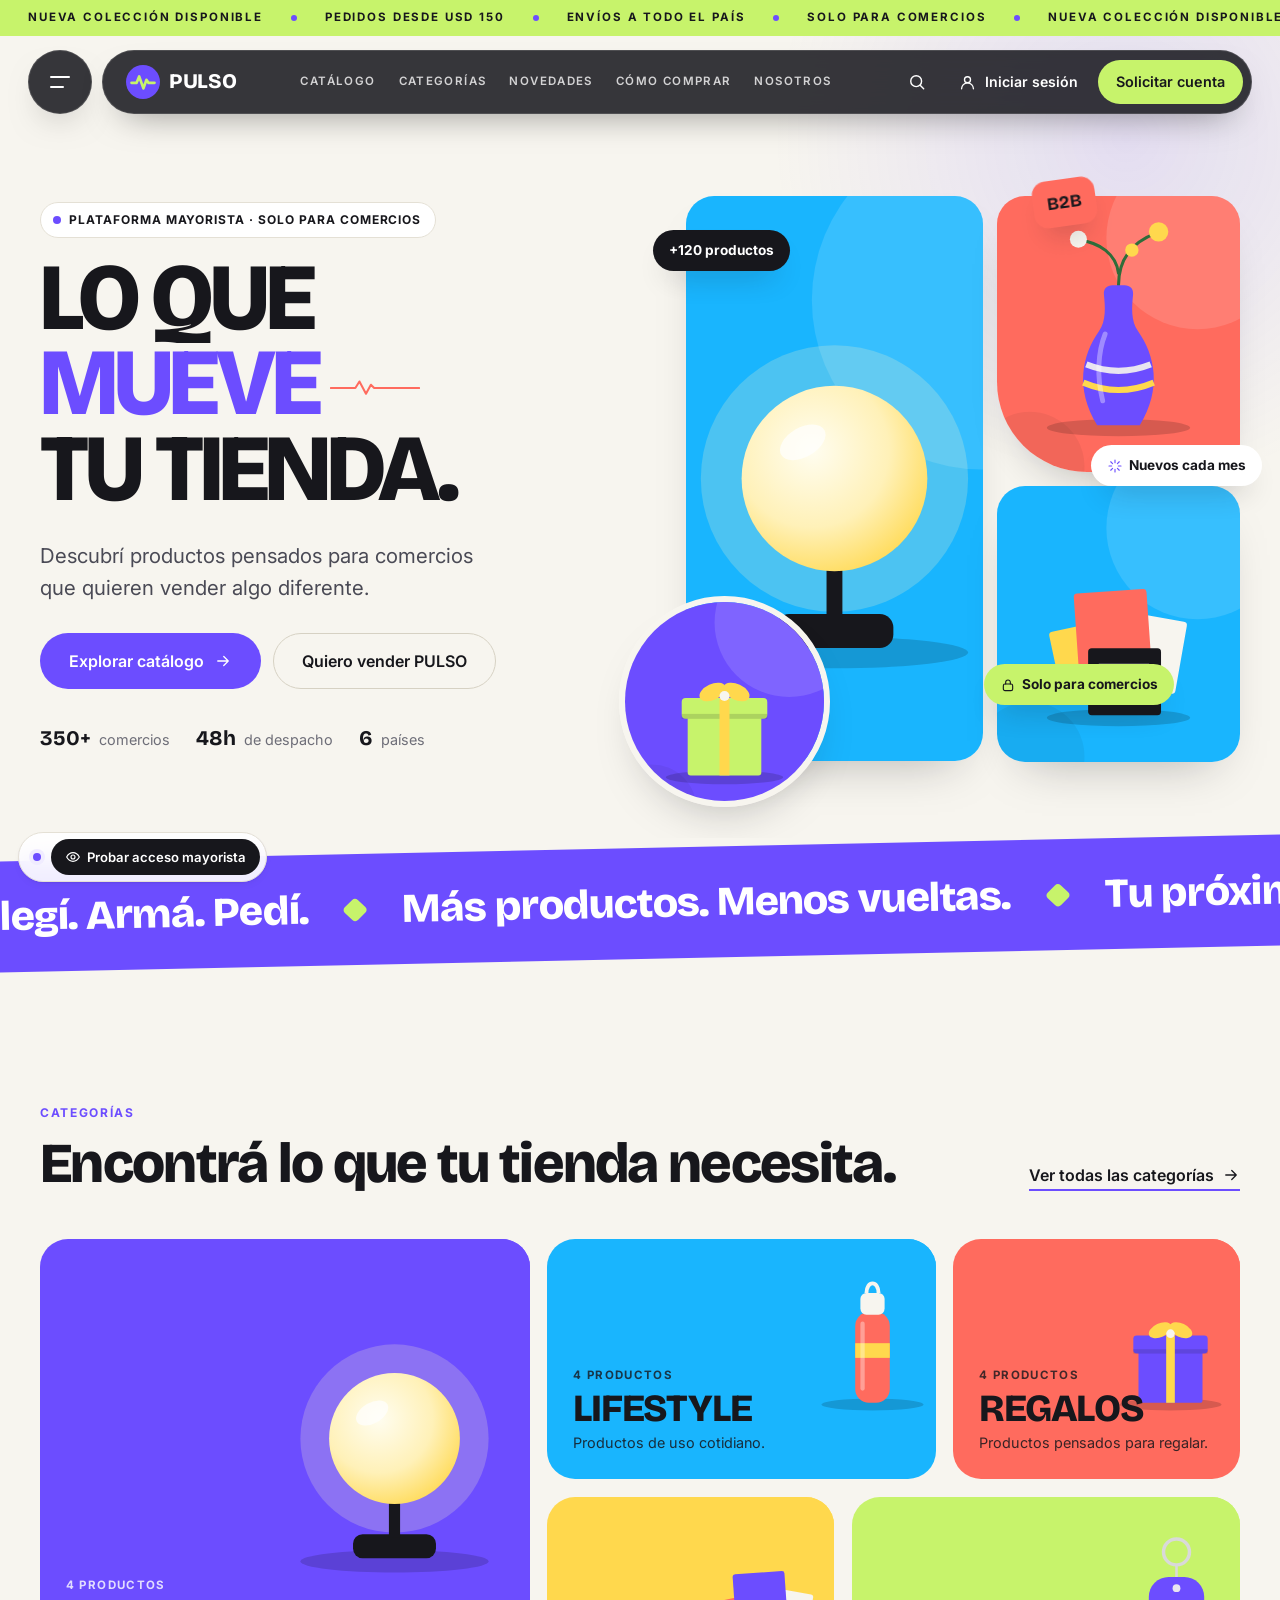
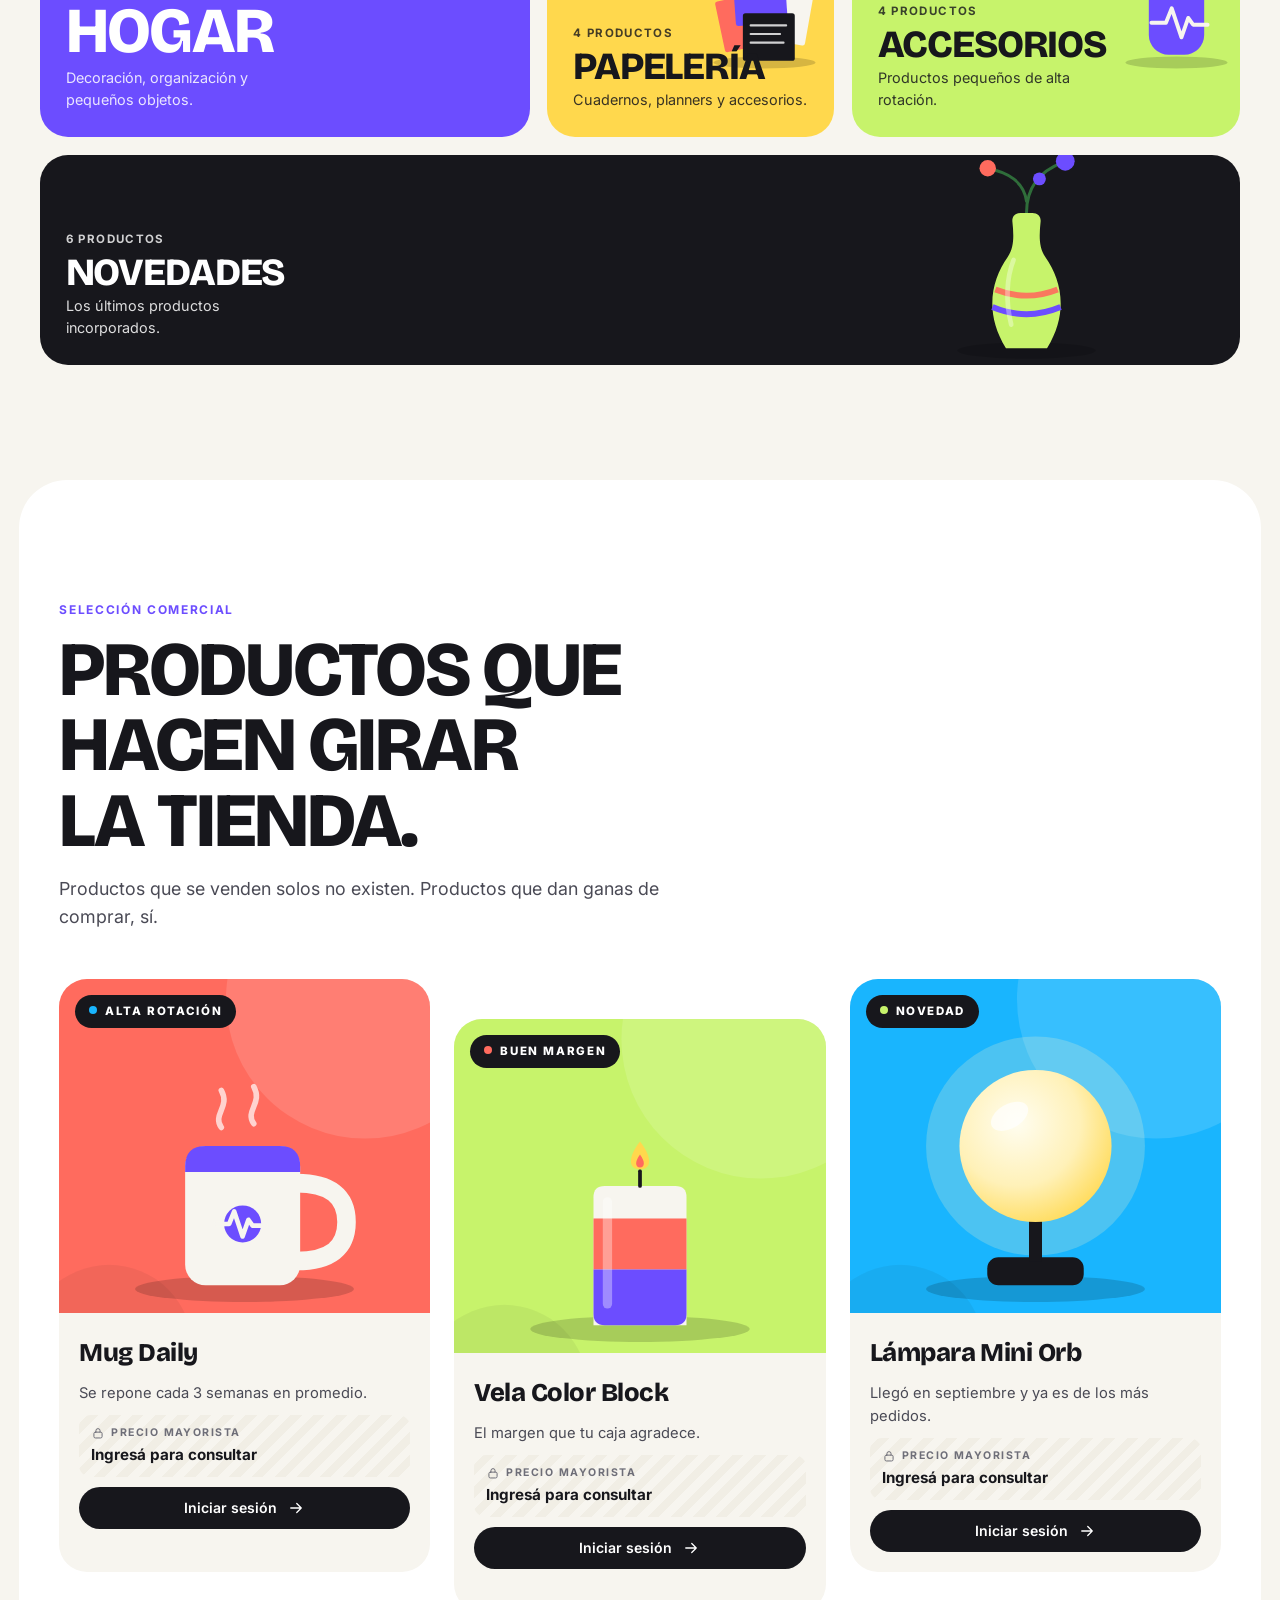
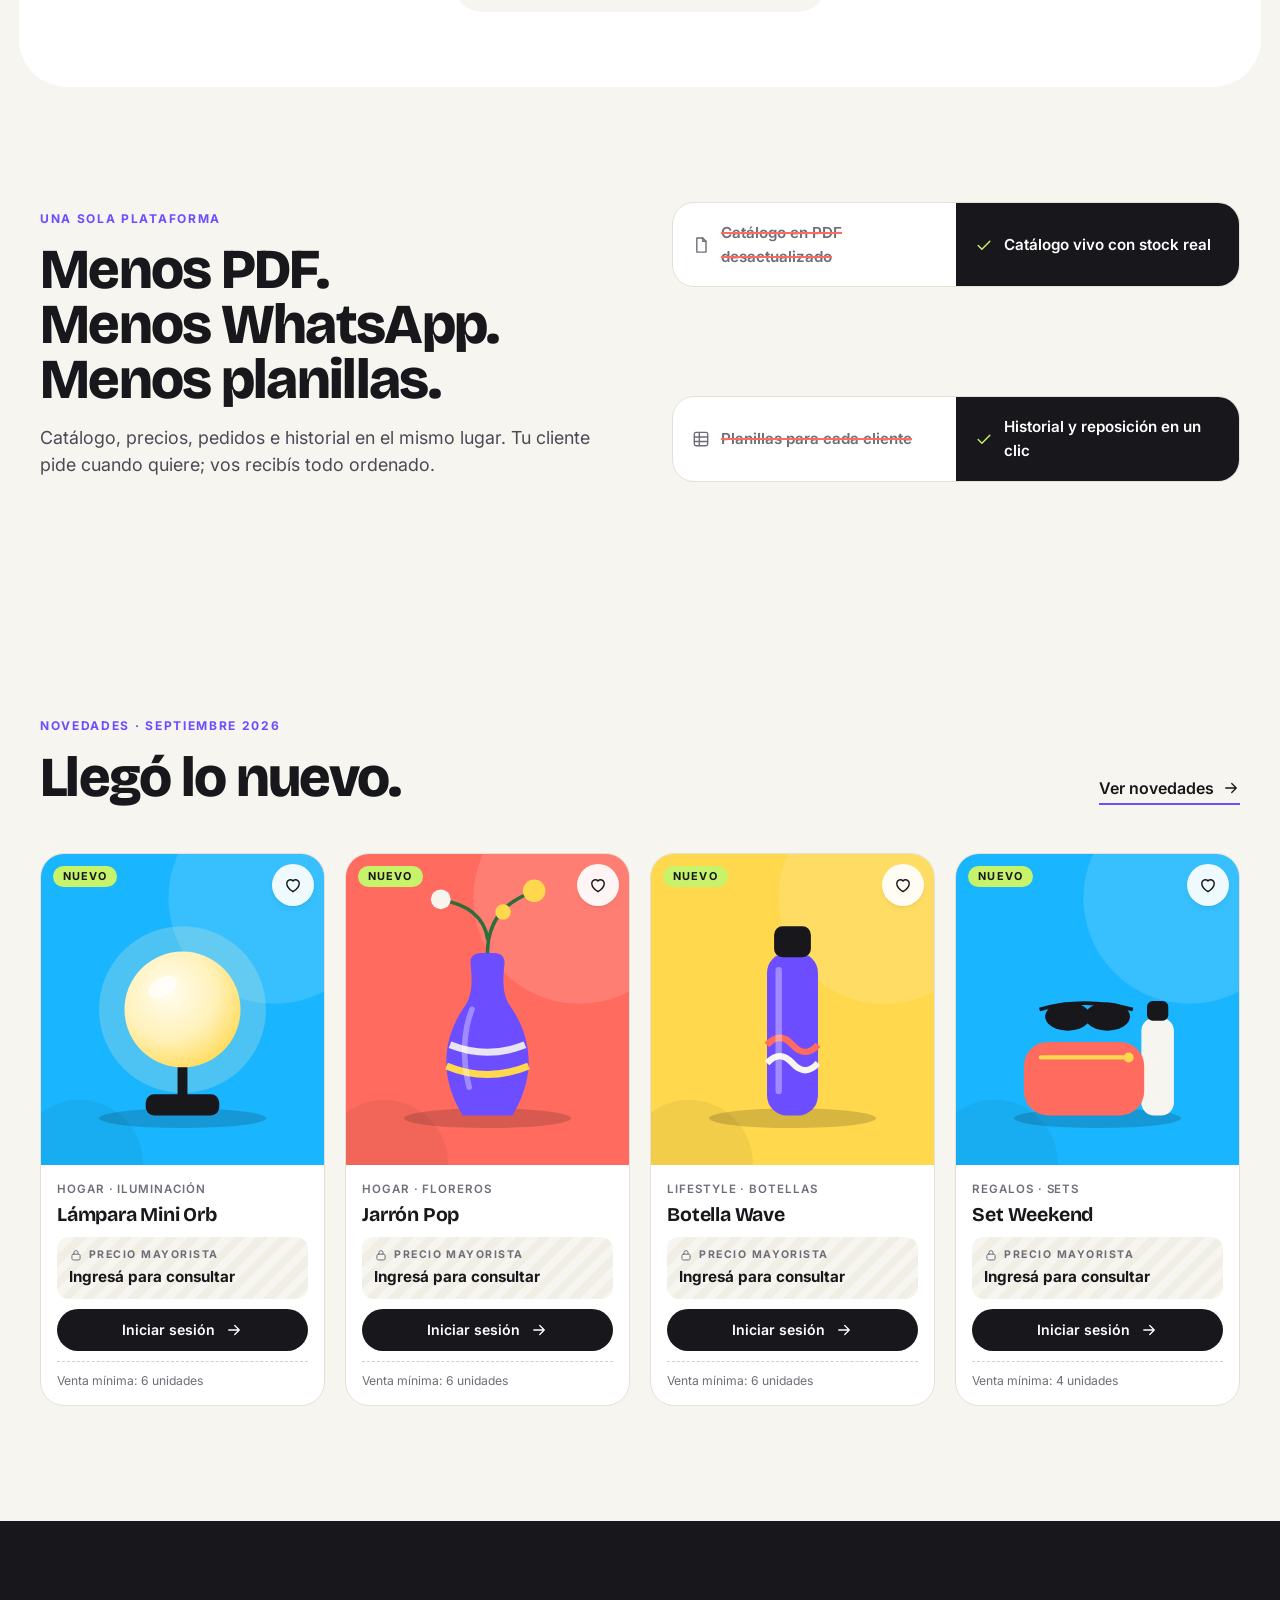
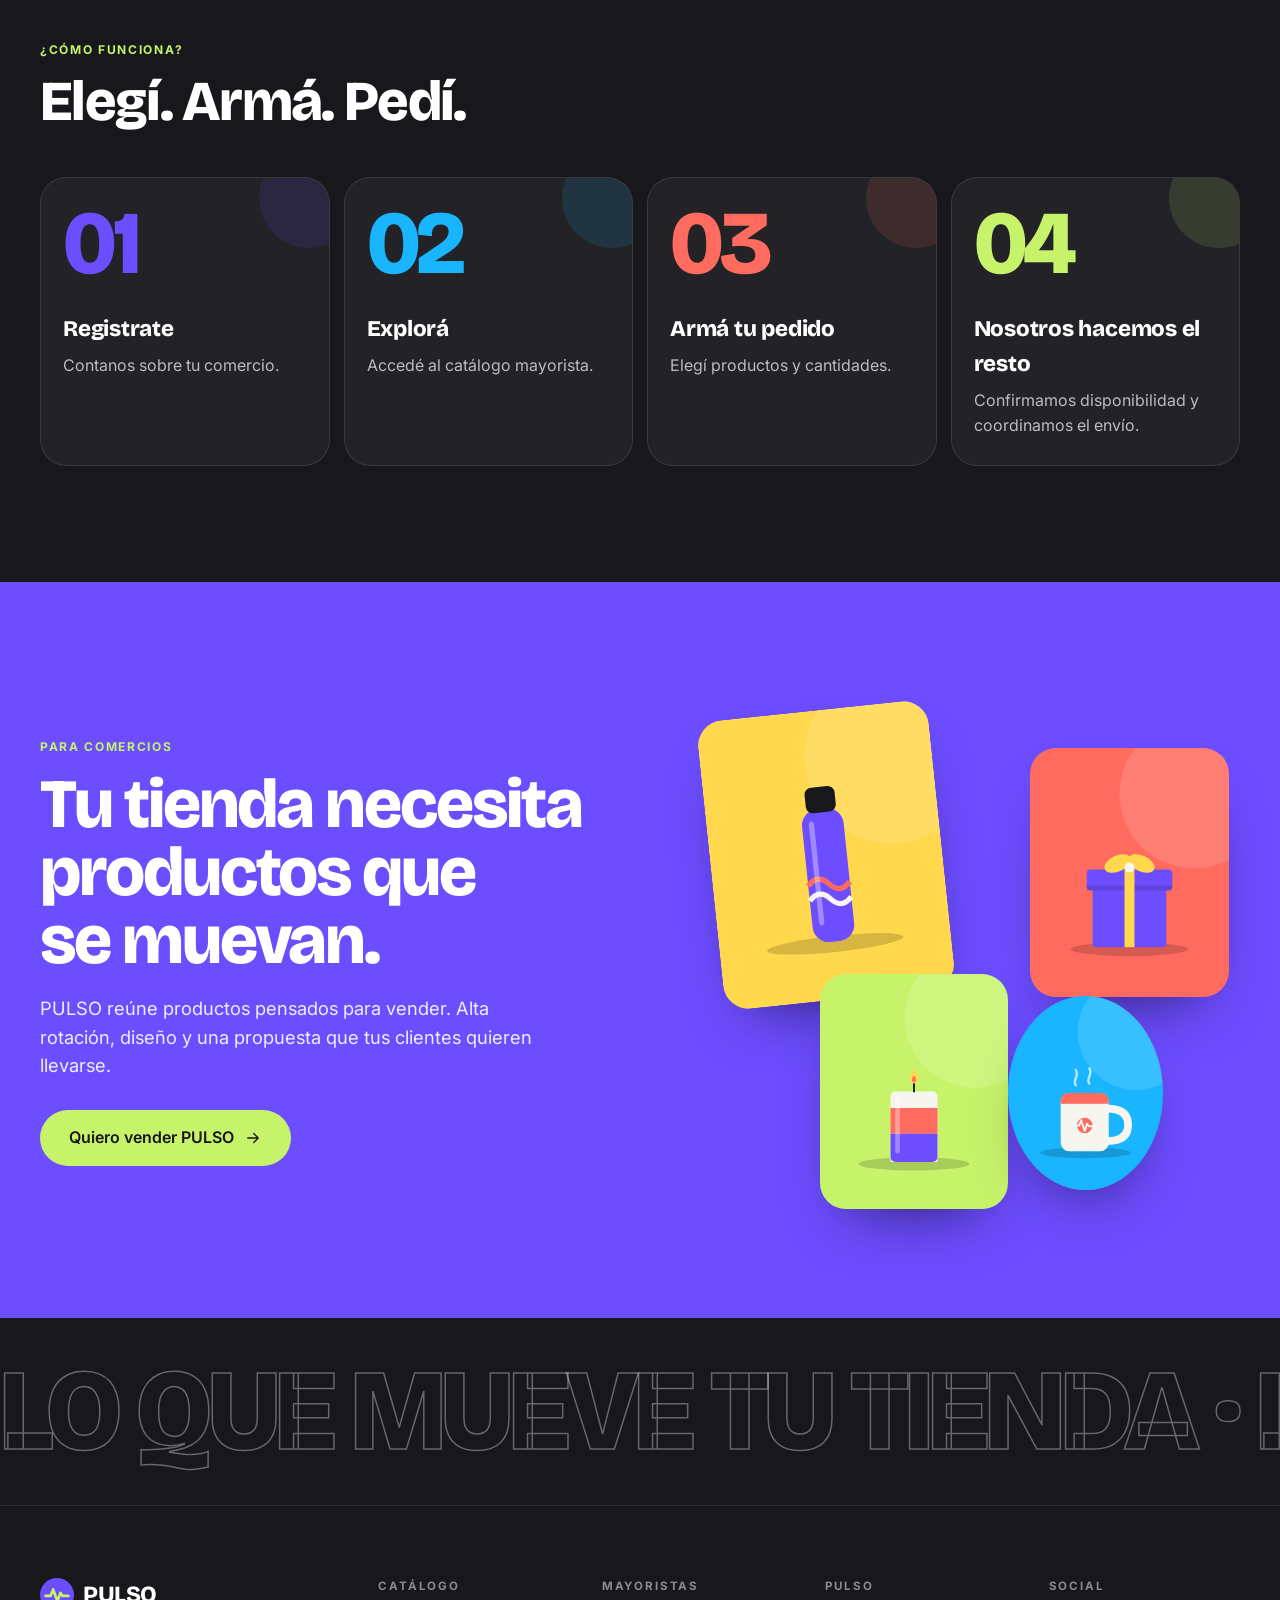
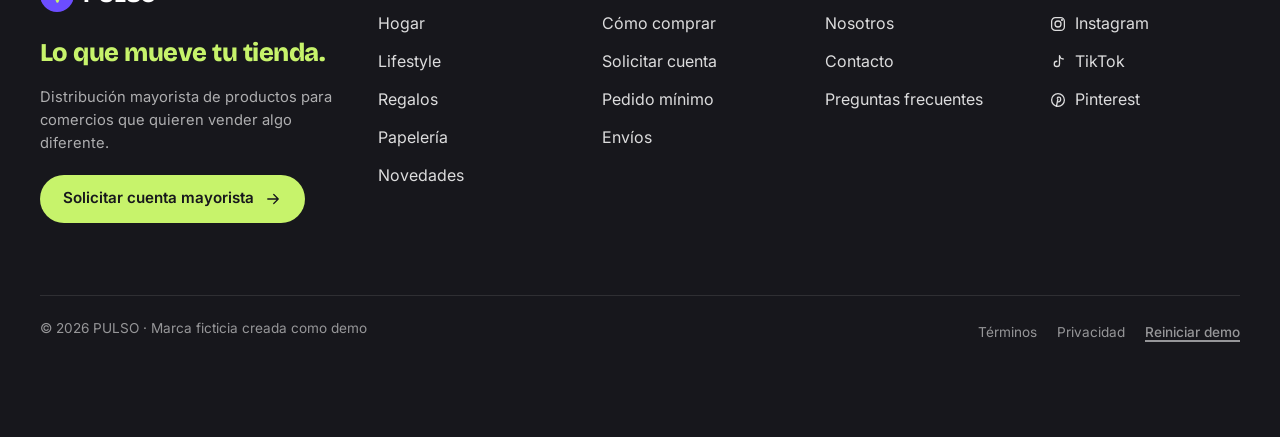
==== index.html @ f41ea363 "PULSO: demo de plataforma mayorista B2B Catálogo con precios privados, login demo, pedido con mínimo" ====
<!doctype html>
<html lang="es-UY">
<head>
  <meta charset="utf-8">
  <meta name="viewport" content="width=device-width, initial-scale=1, viewport-fit=cover">
  <title>PULSO · Lo que mueve tu tienda</title>
  <meta name="description" content="PULSO: plataforma mayorista B2B para comercios. Catálogo, precios exclusivos, pedidos con mínimo de compra e historial. Demo ficticia.">
  <meta name="theme-color" content="#6C4DFF">
  <meta property="og:title" content="PULSO · Lo que mueve tu tienda">
  <meta property="og:description" content="Demo de plataforma mayorista B2B: catálogo, precios privados, pedidos y cuenta de cliente.">
  <meta property="og:image" content="assets/img/og.svg">
  <link rel="icon" href="assets/img/favicon.svg" type="image/svg+xml">
  <link rel="preconnect" href="https://fonts.googleapis.com">
  <link rel="preconnect" href="https://fonts.gstatic.com" crossorigin>
  <link href="https://fonts.googleapis.com/css2?family=Bricolage+Grotesque:opsz,wght@12..96,500;12..96,700;12..96,800&family=Inter:wght@400;500;600;700&display=swap" rel="stylesheet">
  <link rel="stylesheet" href="assets/css/ns-firma.css">
  <link rel="stylesheet" href="assets/css/base.css">
  <link rel="stylesheet" href="assets/css/components.css">
  <link rel="stylesheet" href="assets/css/pages.css">
</head>
<body>
  <a class="pl-skip" href="#app">Saltar al contenido</a>

  <!-- Barra de anuncios (marquee) -->
  <div class="pl-topbar" role="region" aria-label="Anuncios">
    <p class="sr-only">Nueva colección disponible. Pedidos desde USD 150. Envíos a todo el país.</p>
    <div class="pl-topbar__track" aria-hidden="true">
      <span>Nueva colección disponible</span><i></i><span>Pedidos desde USD 150</span><i></i><span>Envíos a todo el país</span><i></i><span>Solo para comercios</span><i></i>
      <span>Nueva colección disponible</span><i></i><span>Pedidos desde USD 150</span><i></i><span>Envíos a todo el país</span><i></i><span>Solo para comercios</span><i></i>
    </div>
  </div>

  <!-- ============ Firma NS: header píldora + ☰ en círculo aparte + menú grande ============ -->
  <header class="ns-header" id="ns-header">
    <button class="ns-menu-btn" type="button" aria-expanded="false" aria-controls="ns-panel" aria-label="Abrir menú">
      <span class="ns-menu-btn__lines" aria-hidden="true"><span></span><span></span></span>
    </button>

    <div class="ns-bar">
      <a class="ns-brand" href="#/" aria-label="PULSO, ir al inicio">
        <span class="pl-logo">
          <svg class="pl-mark" viewBox="0 0 40 40" aria-hidden="true" focusable="false"><circle cx="20" cy="20" r="20" fill="#6C4DFF"/><path class="pl-mark__line" pathLength="1" d="M6.5 21h6l3-7.5 5 14 3.5-10 2.5 3.5h7" fill="none" stroke="#C7F36B" stroke-width="3.2" stroke-linecap="round" stroke-linejoin="round"/></svg>
          <span class="pl-logo__word">PULSO</span>
        </span>
      </a>
      <nav class="ns-nav" aria-label="Principal">
        <a href="#/catalogo">Catálogo</a>
        <a href="#/categorias">Categorías</a>
        <a href="#/novedades">Novedades</a>
        <a href="#/como-comprar">Cómo comprar</a>
        <a href="#/nosotros">Nosotros</a>
      </nav>
      <div class="pl-actions" id="pl-actions"></div>
    </div>

    <div class="ns-panel" id="ns-panel" aria-hidden="true">
      <nav class="ns-panel__nav" aria-label="Menú">
        <a href="#/catalogo"><small>01</small>Catálogo</a>
        <a href="#/categorias"><small>02</small>Categorías</a>
        <a href="#/novedades"><small>03</small>Novedades</a>
        <a href="#/como-comprar"><small>04</small>Cómo comprar</a>
        <a href="#/nosotros"><small>05</small>Nosotros</a>
        <div class="pl-panel-subs">
          <a href="#/catalogo?cat=hogar">Hogar</a><a href="#/catalogo?cat=lifestyle">Lifestyle</a><a href="#/catalogo?cat=regalos">Regalos</a><a href="#/catalogo?cat=papeleria">Papelería</a><a href="#/catalogo?cat=accesorios">Accesorios</a>
        </div>
      </nav>
      <div class="ns-panel__info">
        <p class="ns-panel__label">Hablemos</p>
        <a href="tel:+59800000000"><svg aria-hidden="true" viewBox="0 0 24 24"><path fill="none" stroke="currentColor" stroke-width="1.6" stroke-linecap="round" stroke-linejoin="round" d="M5 3h3.5l1.7 4.3-2.2 1.4a11 11 0 0 0 7.3 7.3l1.4-2.2L21 15.5V19a2 2 0 0 1-2 2A17 17 0 0 1 3 5a2 2 0 0 1 2-2z"/></svg>0000 0000</a>
        <a href="#/" data-action="social"><svg aria-hidden="true" viewBox="0 0 24 24"><g fill="none" stroke="currentColor" stroke-width="1.6" stroke-linecap="round" stroke-linejoin="round"><path d="M4 20l1.2-3.8A8 8 0 1 1 8 19.1z"/><path d="M9.2 8.6c.2-.4.5-.4.8-.4h.4l.9 2-.6.9c.5 1 1.3 1.8 2.3 2.3l.9-.6 2 .9v.4c0 .3 0 .6-.4.8-.9.6-2.3.4-4-.8a9 9 0 0 1-2.8-3.1c-.7-1.4-.1-2.1.5-2.4z"/></g></svg>099 000 000</a>
        <a href="mailto:hola@pulso.demo"><svg aria-hidden="true" viewBox="0 0 24 24"><g fill="none" stroke="currentColor" stroke-width="1.6" stroke-linecap="round" stroke-linejoin="round"><rect x="3" y="5" width="18" height="14" rx="2"/><path d="m3.5 6 8.5 7 8.5-7"/></g></svg>hola@pulso.demo</a>
        <p><svg aria-hidden="true" viewBox="0 0 24 24"><g fill="none" stroke="currentColor" stroke-width="1.6" stroke-linecap="round" stroke-linejoin="round"><path d="M12 21s-7-6.2-7-11.5a7 7 0 0 1 14 0C19 14.8 12 21 12 21z"/><circle cx="12" cy="9.5" r="2.5"/></g></svg>Depósito · Montevideo</p>
        <a class="pl-btn pl-btn--lime pl-btn--sm" href="#/registro">Solicitar cuenta mayorista</a>
      </div>
    </div>
  </header>
  <div class="ns-scrim" aria-hidden="true"></div>

  <main id="app" tabindex="-1"></main>

  <footer class="pl-footer" id="pl-footer"></footer>

  <!-- ============ Firma NS: volver arriba con anillo de progreso ============ -->
  <div class="ns-top" id="ns-top">
    <button type="button" class="ns-top__button" aria-label="Volver arriba">
      <svg class="ns-top__ring" viewBox="0 0 56 56" aria-hidden="true" focusable="false">
        <circle class="ns-top__track" cx="28" cy="28" r="25"/>
        <circle class="ns-top__progress" cx="28" cy="28" r="25" pathLength="1"/>
      </svg>
      <svg class="ns-top__arrow" viewBox="0 0 24 24" aria-hidden="true" focusable="false">
        <path d="M12 19V5M6 11l6-6 6 6" fill="none" stroke="currentColor" stroke-width="1.8" stroke-linecap="round" stroke-linejoin="round"/>
      </svg>
    </button>
  </div>

  <noscript><p class="pl-noscript">PULSO es una demo interactiva: activá JavaScript para recorrerla.</p></noscript>

  <script src="assets/js/ns-firma.js" defer></script>
  <script type="module" src="assets/js/main.js"></script>
</body>
</html>
---- assets/css/ns-firma.css ----
/* =========================================================
   Firma NS (Nico Stratta) · versión HTML
   Header flotante tipo píldora + ☰ en círculo aparte + menú grande numerado,
   volver arriba con anillo de progreso, foco propio y scroll fino.

   Independiente del resto del sitio: solo usa sus variables --ns-*.
   Para adaptarla a una marca, cambiar los tokens de :root (o redefinirlos en el CSS del sitio).
   Rangos: < 750px celular · 750–1099px tablet · ≥ 1100px escritorio.
   ========================================================= */

@property --ns-bar-h {
  syntax: '<length>';
  inherits: true;
  initial-value: 64px;
}

:root {
  /* ---- Marca (lo único que cambia de un cliente a otro) ---- */
  --ns-accent: #2ec4b6;            /* anillo de progreso, foco, subrayados, CTA */
  --ns-on-accent: #111111;         /* texto sobre el acento: oscuro si el acento es claro */
  --ns-bar: #111111;               /* color de la barra y del círculo del ☰ */
  --ns-panel-bg: #111111;          /* fondo del menú grande */
  --ns-text: #ffffff;              /* texto sobre la barra */
  --ns-top-bg: #111111;            /* fondo del botón volver arriba */
  --ns-scrollbar: #9a9a94;
  --ns-font-display: system-ui, sans-serif;   /* enlaces grandes del menú */
  --ns-font-body: system-ui, -apple-system, 'Segoe UI', sans-serif;

  /* ---- Forma ---- */
  --ns-gap: 14px;                  /* separación del borde superior */
  --ns-gap-x: clamp(14px, 2.2vw, 32px);
  --ns-radius: 40px;               /* 40 o más = píldora completa */
  --ns-split: 10px;                /* separación entre el círculo del ☰ y la barra */
  --ns-ease: cubic-bezier(0.22, 1, 0.36, 1);
  --ns-z: 50;
}

/* =========================================================
   Header flotante
   ========================================================= */
.ns-header {
  --ns-glass: color-mix(in srgb, var(--ns-bar) 52%, transparent);
  --ns-bar-h: 64px;

  position: fixed;
  top: var(--ns-gap);
  left: var(--ns-gap-x);
  right: var(--ns-gap-x);
  z-index: var(--ns-z);
  display: grid;
  grid-template-columns: var(--ns-bar-h) minmax(0, 1fr);
  column-gap: var(--ns-split);
  align-items: start;
  color: var(--ns-text);
  font-family: var(--ns-font-body);
  transition: --ns-bar-h 0.35s var(--ns-ease);
  /* La grilla ocupa también el alto del desplegable cerrado: sin esto, esa zona invisible tapa clics */
  pointer-events: none;
}
.ns-header > .ns-menu-btn,
.ns-header > .ns-bar,
.ns-header.is-open > .ns-panel { pointer-events: auto; }

/* Al bajar (o con el menú abierto): más compacta y menos transparente */
.ns-header.is-scrolled,
.ns-header.is-open {
  --ns-glass: color-mix(in srgb, var(--ns-bar) 88%, transparent);
  --ns-bar-h: 56px;
}

.ns-menu-btn,
.ns-bar,
.ns-panel {
  background: var(--ns-glass);
  border: 1px solid rgb(255 255 255 / 0.12);
  box-shadow: 0 16px 36px -20px rgb(0 0 0 / 0.55);
  -webkit-backdrop-filter: blur(16px) saturate(1.4);
  backdrop-filter: blur(16px) saturate(1.4);
  transition: background-color 0.4s ease;
}

/* ☰ en su propio círculo: dos líneas alineadas a la izquierda, la de abajo más corta */
.ns-menu-btn {
  grid-column: 1;
  grid-row: 1;
  width: var(--ns-bar-h);
  height: var(--ns-bar-h);
  display: grid;
  place-items: center;
  padding: 0;
  border-radius: 50%;
  cursor: pointer;
  color: var(--ns-text);
  font: inherit;
}
.ns-menu-btn__lines {
  position: relative;
  width: 20px;
  height: 12px;
  transition: transform 0.35s var(--ns-ease);
}
.ns-menu-btn__lines span {
  position: absolute;
  left: 0;
  width: 100%;
  height: 2px;
  border-radius: 2px;
  background: currentColor;
  transition: transform 0.35s var(--ns-ease), top 0.35s var(--ns-ease), width 0.35s var(--ns-ease);
}
.ns-menu-btn__lines span:first-child { top: 0; }
.ns-menu-btn__lines span:last-child { top: 10px; width: 70%; }
.ns-menu-btn:hover { color: var(--ns-accent); }
.ns-menu-btn:hover .ns-menu-btn__lines { transform: scale(1.08); }
.ns-menu-btn:hover .ns-menu-btn__lines span:last-child { width: 100%; }

/* Abierto: X */
.ns-header.is-open .ns-menu-btn__lines span:first-child { top: 5px; transform: rotate(45deg); }
.ns-header.is-open .ns-menu-btn__lines span:last-child { top: 5px; width: 100%; transform: rotate(-45deg); }

/* Barra principal */
.ns-bar {
  grid-column: 2;
  grid-row: 1;
  height: var(--ns-bar-h);
  display: flex;
  align-items: center;
  gap: 24px;
  padding-inline: clamp(16px, 1.8vw, 26px) 8px;
  border-radius: var(--ns-radius);
}

.ns-brand {
  display: inline-flex;
  align-items: center;
  gap: 10px;
  flex: none;
  color: inherit;
  text-decoration: none;
}
.ns-brand img {
  width: auto;
  height: calc(var(--ns-bar-h) - 26px);
  transition: transform 0.45s var(--ns-ease);
}
.ns-brand:hover img { transform: translateX(-4px); }
.ns-brand span {
  font-family: var(--ns-font-display);
  font-weight: 800;
  font-size: 1.3rem;
  line-height: 1;
}

/* Menú en línea (se oculta en tablet y celular: queda el ☰) */
.ns-nav {
  display: flex;
  gap: clamp(18px, 2.4vw, 36px);
  margin-inline: auto;
}
.ns-nav a {
  position: relative;
  font-size: 0.75rem;
  font-weight: 600;
  letter-spacing: 0.12em;
  text-transform: uppercase;
  color: color-mix(in srgb, var(--ns-text) 78%, transparent);
  text-decoration: none;
  padding-block: 6px;
  transition: color 0.25s;
}
.ns-nav a::after {
  content: '';
  position: absolute;
  left: 0;
  right: 0;
  bottom: 0;
  height: 2px;
  border-radius: 2px;
  background: var(--ns-accent);
  transform: scaleX(0);
  transform-origin: right;
  transition: transform 0.4s var(--ns-ease);
}
.ns-nav a:hover,
.ns-nav a.is-active { color: var(--ns-text); }
.ns-nav a:hover::after,
.ns-nav a.is-active::after { transform: scaleX(1); transform-origin: left; }

/* Botón de acción (WhatsApp, reservar, etc.) */
.ns-cta {
  display: inline-flex;
  align-items: center;
  gap: 8px;
  height: calc(var(--ns-bar-h) - 16px);
  padding-inline: 18px;
  margin-left: auto;
  border-radius: 999px;
  background: var(--ns-accent);
  color: var(--ns-on-accent);
  text-decoration: none;
  font-weight: 600;
  font-size: 0.9rem;
  flex: none;
  transition: background-color 0.25s, transform 0.35s var(--ns-ease);
}
.ns-nav + .ns-cta { margin-left: 0; }
.ns-cta svg { width: 18px; height: 18px; }
.ns-cta:hover { background: color-mix(in srgb, var(--ns-accent) 82%, white); transform: scale(1.03); }

/* =========================================================
   Menú grande: dentro de la columna de la barra, enlaces numerados + contacto
   ========================================================= */
.ns-panel {
  grid-column: 2;
  grid-row: 2;
  margin-top: 8px;
  border-radius: 28px;
  background: color-mix(in srgb, var(--ns-panel-bg) 95%, transparent);
  padding: clamp(24px, 3.4vw, 44px);
  display: grid;
  grid-template-columns: 1.4fr 1fr;
  gap: 32px;
  max-height: calc(100svh - var(--ns-bar-h) - var(--ns-gap) * 2 - 8px);
  overflow-y: auto;
  opacity: 0;
  visibility: hidden;
  transform: translateY(-10px) scale(0.985);
  transform-origin: top center;
  transition: opacity 0.3s ease, transform 0.45s var(--ns-ease), visibility 0s linear 0.45s;
}
.ns-header.is-open .ns-panel {
  opacity: 1;
  visibility: visible;
  transform: none;
  transition: opacity 0.3s ease, transform 0.45s var(--ns-ease), visibility 0s;
}

.ns-panel__nav { display: flex; flex-direction: column; }
.ns-panel__nav a {
  display: flex;
  align-items: baseline;
  gap: 16px;
  padding-block: 8px;
  font-family: var(--ns-font-display);
  font-weight: 800;
  font-size: clamp(1.9rem, 4.2vw, 3rem);
  line-height: 1.05;
  color: inherit;
  text-decoration: none;
  border-bottom: 1px solid rgb(255 255 255 / 0.12);
  opacity: 0;
  transform: translateY(10px);
  transition: color 0.25s, padding-left 0.4s var(--ns-ease), opacity 0.4s ease, transform 0.5s var(--ns-ease);
}
.ns-header.is-open .ns-panel__nav a {
  opacity: 1;
  transform: none;
  transition-delay: 0s, 0s, calc(0.08s + var(--i, 0) * 0.05s), calc(0.08s + var(--i, 0) * 0.05s);
}
.ns-panel__nav a small {
  font-family: var(--ns-font-body);
  font-weight: 500;
  font-size: 0.75rem;
  letter-spacing: 0.1em;
  color: var(--ns-accent);
}
.ns-panel__nav a:hover { color: var(--ns-accent); padding-left: 8px; }

.ns-panel__info {
  display: flex;
  flex-direction: column;
  gap: 14px;
  align-self: end;
  font-size: 0.95rem;
  color: color-mix(in srgb, var(--ns-text) 85%, transparent);
}
.ns-panel__info > a,
.ns-panel__info > p {
  display: flex;
  align-items: center;
  gap: 12px;
  margin: 0;
  color: inherit;
  text-decoration: none;
}
.ns-panel__info > a:hover { color: var(--ns-accent); }
.ns-panel__info svg { width: 18px; height: 18px; flex: none; color: var(--ns-accent); }
.ns-panel__label {
  font-size: 0.72rem;
  font-weight: 600;
  letter-spacing: 0.14em;
  text-transform: uppercase;
  color: color-mix(in srgb, var(--ns-text) 55%, transparent);
}
.ns-panel__social { display: flex; gap: 10px; margin-top: 6px; }
.ns-panel__social a {
  display: grid;
  place-items: center;
  width: 42px;
  height: 42px;
  color: var(--ns-text);
  border: 1px solid rgb(255 255 255 / 0.2);
  border-radius: 50%;
  transition: background-color 0.25s ease, border-color 0.25s ease;
}
.ns-panel__social a:hover { background: rgb(255 255 255 / 0.08); border-color: var(--ns-accent); }
.ns-panel__social svg { width: 18px; height: 18px; color: currentColor; }

/* Vidrio sobre la página con el menú abierto */
.ns-scrim {
  position: fixed;
  inset: 0;
  z-index: calc(var(--ns-z) - 10);
  background: rgb(10 10 10 / 0.28);
  -webkit-backdrop-filter: blur(8px);
  backdrop-filter: blur(8px);
  opacity: 0;
  visibility: hidden;
  transition: opacity 0.35s ease, visibility 0s linear 0.35s;
}
html.ns-menu-open .ns-scrim {
  opacity: 1;
  visibility: visible;
  transition: opacity 0.35s ease, visibility 0s;
}

@media (max-width: 1099px) {
  .ns-nav { display: none; }
  .ns-nav + .ns-cta { margin-left: auto; }
}

@media (max-width: 749px) {
  :root { --ns-gap: 10px; --ns-gap-x: 10px; }

  .ns-header { grid-template-columns: minmax(0, 1fr); --ns-bar-h: 58px; }
  .ns-header.is-scrolled,
  .ns-header.is-open { --ns-bar-h: 54px; }

  /* En celular el ☰ vive dentro de la píldora */
  .ns-menu-btn {
    position: relative;
    z-index: 1;
    width: 44px;
    height: 44px;
    margin: calc((var(--ns-bar-h) - 44px) / 2) 0 0 7px;
    background: transparent;
    border: 0;
    box-shadow: none;
    -webkit-backdrop-filter: none;
    backdrop-filter: none;
  }
  .ns-bar {
    grid-column: 1;
    padding-left: 58px;
    gap: 12px;
    border-radius: min(var(--ns-radius), 28px);
  }
  .ns-cta { padding-inline: 14px; }

  .ns-panel {
    grid-column: 1;
    grid-template-columns: 1fr;
    gap: 28px;
    border-radius: 24px;
  }
  .ns-panel__info { align-self: start; }
}

@media (max-width: 379px) {
  .ns-cta span { display: none; }
  .ns-cta { width: calc(var(--ns-bar-h) - 16px); padding: 0; justify-content: center; }
}

/* =========================================================
   Volver arriba con anillo de progreso
   ========================================================= */
.ns-top {
  position: fixed;
  right: max(18px, env(safe-area-inset-right));
  bottom: max(18px, env(safe-area-inset-bottom));
  z-index: calc(var(--ns-z) - 5);
  opacity: 0;
  visibility: hidden;
  transform: translateY(16px) scale(0.85);
  transition: opacity 0.35s ease, transform 0.45s var(--ns-ease), visibility 0s linear 0.35s;
}
.ns-top.is-visible {
  opacity: 1;
  visibility: visible;
  transform: none;
  transition: opacity 0.35s ease, transform 0.45s var(--ns-ease), visibility 0s;
}
.ns-top__button {
  position: relative;
  display: grid;
  place-items: center;
  width: 54px;
  height: 54px;
  padding: 0;
  color: #fff;
  cursor: pointer;
  background: var(--ns-top-bg);
  border: 0;
  border-radius: 50%;
  box-shadow: 0 14px 30px -14px rgb(0 0 0 / 0.55);
  transition: transform 0.35s var(--ns-ease);
}
.ns-top__button:hover { transform: translateY(-3px); }
.ns-top__ring {
  position: absolute;
  inset: 0;
  width: 100%;
  height: 100%;
  transform: rotate(-90deg);
}
.ns-top__track,
.ns-top__progress { fill: none; stroke-width: 2.5; }
.ns-top__track { stroke: rgb(255 255 255 / 0.15); }
.ns-top__progress {
  stroke: var(--ns-accent);
  stroke-linecap: round;
  stroke-dasharray: 1;
  stroke-dashoffset: calc(1 - var(--ns-progress, 0));
}
.ns-top__arrow {
  width: 20px;
  height: 20px;
  transition: transform 0.35s var(--ns-ease);
}
.ns-top__button:hover .ns-top__arrow { transform: translateY(-3px); }
html.ns-menu-open .ns-top { opacity: 0; visibility: hidden; }

@media (max-width: 749px) {
  .ns-top__button { width: 46px; height: 46px; }
}

/* =========================================================
   Foco propio (teclado)
   ========================================================= */
:where(a, button, input, select, textarea, summary, [tabindex]):focus-visible {
  outline: 2px solid var(--ns-accent);
  outline-offset: 3px;
}

/* =========================================================
   Barra de scroll fina (opcional: agregar la clase ns-scroll-fino al <html>)
   ========================================================= */
html.ns-scroll-fino {
  scrollbar-width: thin;
  scrollbar-color: var(--ns-scrollbar) transparent;
}
html.ns-scroll-fino ::-webkit-scrollbar { width: 10px; height: 10px; }
html.ns-scroll-fino ::-webkit-scrollbar-track { background: transparent; }
html.ns-scroll-fino ::-webkit-scrollbar-thumb {
  background: var(--ns-scrollbar);
  background-clip: padding-box;
  border: 3px solid transparent;
  border-radius: 999px;
}
html.ns-scroll-fino ::-webkit-scrollbar-thumb:hover {
  background: var(--ns-accent);
  background-clip: padding-box;
}

@media (prefers-reduced-motion: reduce) {
  .ns-header,
  .ns-header *,
  .ns-top,
  .ns-scrim {
    transition-duration: 0.01ms !important;
  }
}
---- assets/css/base.css ----
/* =========================================================
   PULSO · base: tokens, tipografía, botones, badges, formularios.
   Prefijo pl- para PULSO; ns- para la firma de Nico Stratta.
   Rangos: < 750px celular · 750–1099px tablet · ≥ 1100px compu.
   ========================================================= */

:root {
  /* Marca */
  --purple: #6C4DFF;
  --purple-600: #5A3BEE;
  --purple-50: #F0ECFF;
  --electric-blue: #19B5FE;
  --lime: #C7F36B;
  --coral: #FF6B5E;
  --yellow: #FFD84D;
  --dark: #17171C;
  --cream: #F7F5EF;
  --white: #FFFFFF;

  /* Neutros */
  --ink: #17171C;
  --ink-2: #4A4A55;
  --ink-3: #6E6E78;
  --line: #E4E0D5;
  --line-2: #D6D1C3;
  --surface: #FFFFFF;
  --bg: var(--cream);

  /* Estado */
  --ok: #1E9E5A;
  --warn: #C98A00;

  /* Forma */
  --r-sm: 10px;
  --r: 16px;
  --r-lg: 24px;
  --r-xl: 32px;
  --shadow-sm: 0 1px 2px rgb(23 23 28 / .06), 0 4px 12px -6px rgb(23 23 28 / .12);
  --shadow: 0 24px 48px -28px rgb(23 23 28 / .35);
  --ease: cubic-bezier(.22, 1, .36, 1);
  --ease-back: cubic-bezier(.34, 1.56, .64, 1);

  --font-display: 'Bricolage Grotesque', 'Inter', system-ui, sans-serif;
  --font-body: 'Inter', system-ui, -apple-system, 'Segoe UI', sans-serif;

  --container: 1320px;
  --gutter: clamp(16px, 4vw, 40px);
  --pl-top: 36px;

  /* Firma NS adaptada a PULSO */
  --ns-accent: #6C4DFF;
  --ns-on-accent: #FFFFFF;
  --ns-bar: #17171C;
  --ns-panel-bg: #17171C;
  --ns-top-bg: #17171C;
  --ns-font-display: var(--font-display);
  --ns-font-body: var(--font-body);
}

/* ---------- Reset ---------- */
*, *::before, *::after { box-sizing: border-box; }
html { -webkit-text-size-adjust: 100%; scroll-padding-top: 110px; }
body {
  margin: 0;
  font-family: var(--font-body);
  font-size: 16px;
  line-height: 1.55;
  color: var(--ink);
  background: var(--bg);
  -webkit-font-smoothing: antialiased;
  overflow-x: clip;
}
img, svg { display: block; max-width: 100%; }
img { height: auto; }
a { color: inherit; }
button, input, select, textarea { font: inherit; color: inherit; }
button { cursor: pointer; }
h1, h2, h3, h4, p, ul, ol, dl, dd, figure { margin: 0; }
ul, ol { padding: 0; list-style: none; }
code { font-family: ui-monospace, 'SF Mono', Consolas, monospace; font-size: .92em; }
[hidden] { display: none !important; }
.i { width: 20px; height: 20px; flex: none; }

.sr-only {
  position: absolute !important; width: 1px; height: 1px; padding: 0; margin: -1px;
  overflow: hidden; clip: rect(0 0 0 0); white-space: nowrap; border: 0;
}
.pl-skip {
  position: fixed; left: 12px; top: -60px; z-index: 200;
  padding: 10px 16px; border-radius: 999px; background: var(--dark); color: #fff; text-decoration: none; font-weight: 600;
  transition: top .2s;
}
.pl-skip:focus { top: 12px; }
.pl-noscript { padding: 140px 24px; text-align: center; }

/* Foco: sobre fondos violeta u oscuros el anillo pasa a lima */
.pl-sellers :focus-visible, .pl-auth__brand :focus-visible, .pl-footer :focus-visible,
.pl-unlock :focus-visible, .pl-news-hero :focus-visible, .ns-header :focus-visible { outline-color: var(--lime); }

/* ---------- Layout ---------- */
.pl-container { width: min(100% - var(--gutter) * 2, var(--container)); margin-inline: auto; }
.pl-section { padding-block: clamp(64px, 9vw, 120px); }
.pl-section--tight { padding-block: clamp(28px, 4vw, 48px); }

#app { outline: none; min-height: 70svh; }
#app.is-entering { animation: pl-page-in .5s var(--ease) both; }
@keyframes pl-page-in { from { opacity: 0; } to { opacity: 1; } }
#app.is-entering > * { animation: pl-rise .6s var(--ease) both; }
@keyframes pl-rise { from { opacity: 0; transform: translateY(14px); } to { opacity: 1; transform: none; } }

/* Cambio de estado login/logout: destello sutil */
html.is-switching #app { animation: pl-switch .6s var(--ease); }
@keyframes pl-switch { 0% { filter: saturate(1.6) brightness(1.04); } 100% { filter: none; } }

/* ---------- Tipografía ---------- */
.pl-h1, .pl-h2, .pl-display {
  font-family: var(--font-display);
  font-weight: 800;
  letter-spacing: -.03em;
  line-height: .98;
  text-wrap: balance;
}
.pl-h1 { font-size: clamp(2.5rem, 6.2vw, 5.2rem); }
.pl-h2 { font-size: clamp(2rem, 4.4vw, 3.6rem); }
.pl-h2--xl { font-size: clamp(2.4rem, 6vw, 5rem); }
.pl-lead { font-size: clamp(1.05rem, 1.4vw, 1.25rem); color: var(--ink-2); max-width: 56ch; margin-top: 16px; text-wrap: pretty; }
.pl-muted { color: var(--ink-3); font-size: .9rem; }
.pl-eyebrow {
  display: inline-flex; align-items: center; gap: 8px;
  font-size: .75rem; font-weight: 700; letter-spacing: .14em; text-transform: uppercase;
  color: var(--purple); margin-bottom: 14px;
}
.pl-eyebrow--light { color: var(--lime); }
.pl-head { margin-bottom: clamp(28px, 4vw, 48px); max-width: 900px; }
.pl-head--split { display: flex; align-items: end; justify-content: space-between; gap: 24px; max-width: none; flex-wrap: wrap; }
.pl-link {
  display: inline-flex; align-items: center; gap: 8px;
  font-weight: 600; text-decoration: none; color: var(--ink);
  border-bottom: 2px solid var(--purple); padding-bottom: 2px;
}
.pl-link .i { width: 18px; height: 18px; transition: transform .35s var(--ease); }
.pl-link:hover .i { transform: translateX(4px); }
.pl-dot { display: inline-block; width: 10px; height: 10px; border-radius: 50%; flex: none; }
.pl-dot--purple { background: var(--purple); } .pl-dot--blue { background: var(--electric-blue); }
.pl-dot--coral { background: var(--coral); } .pl-dot--yellow { background: var(--yellow); }
.pl-dot--lime { background: var(--lime); } .pl-dot--dark { background: var(--dark); }

/* ---------- Botones ---------- */
.pl-btn {
  --bg: var(--dark); --fg: #fff; --bd: transparent;
  position: relative;
  display: inline-flex; align-items: center; justify-content: center; gap: 10px;
  min-height: 48px; padding: 0 22px;
  border-radius: 999px; border: 1.5px solid var(--bd);
  background: var(--bg); color: var(--fg);
  font-weight: 600; font-size: .95rem; line-height: 1.1; text-decoration: none; white-space: nowrap;
  transition: transform .35s var(--ease), background-color .25s, box-shadow .35s var(--ease), color .25s, border-color .25s;
  overflow: hidden;
  isolation: isolate;
}
.pl-btn::before {
  content: ''; position: absolute; inset: 0; z-index: -1;
  background: rgb(255 255 255 / .16);
  transform: translateX(-101%);
  transition: transform .5s var(--ease);
}
.pl-btn:hover::before { transform: none; }
.pl-btn:hover { transform: translateY(-2px); box-shadow: 0 12px 24px -14px rgb(23 23 28 / .6); }
.pl-btn:active { transform: translateY(0) scale(.98); }
.pl-btn:disabled { opacity: .45; cursor: not-allowed; transform: none; box-shadow: none; }
.pl-btn:disabled::before { display: none; }
.pl-btn__arrow { display: inline-flex; transition: transform .35s var(--ease); }
.pl-btn__arrow .i { width: 18px; height: 18px; }
.pl-btn:hover .pl-btn__arrow { transform: translateX(4px); }
.pl-btn .i { width: 18px; height: 18px; }

.pl-btn--primary { --bg: var(--purple); }
.pl-btn--primary:hover { --bg: var(--purple-600); box-shadow: 0 14px 28px -14px rgb(108 77 255 / .8); }
.pl-btn--dark { --bg: var(--dark); }
.pl-btn--lime { --bg: var(--lime); --fg: var(--dark); }
.pl-btn--lime::before { background: rgb(255 255 255 / .35); }
.pl-btn--ghost { --bg: transparent; --fg: var(--ink); --bd: var(--line-2); }
.pl-btn--ghost::before { background: var(--dark); }
.pl-btn--ghost:hover { --fg: #fff; --bd: var(--dark); }
.pl-btn--outline-light { --bg: transparent; --fg: #fff; --bd: rgb(255 255 255 / .5); }
.pl-btn--outline-light::before { background: #fff; }
.pl-btn--outline-light:hover { --fg: var(--dark); }
.pl-btn--sm { min-height: 42px; padding: 0 16px; font-size: .88rem; }
.pl-btn--lg { min-height: 56px; padding: 0 28px; font-size: 1rem; }
.pl-btn--block { width: 100%; }

.pl-btn.is-loading { color: transparent !important; pointer-events: none; }
.pl-btn.is-loading::after {
  content: ''; position: absolute; width: 20px; height: 20px; border-radius: 50%;
  border: 2.5px solid rgb(255 255 255 / .35); border-top-color: #fff;
  animation: pl-spin .7s linear infinite;
}
@keyframes pl-spin { to { transform: rotate(360deg); } }

.pl-linkbtn {
  background: none; border: 0; padding: 4px 0; color: var(--purple); font-weight: 600; font-size: .9rem;
  text-decoration: underline; text-underline-offset: 3px; text-decoration-thickness: 1.5px;
  display: inline-flex; align-items: center; gap: 6px;
}
.pl-linkbtn:hover { color: var(--purple-600); }
.pl-linkbtn--light { color: #fff; opacity: .85; }
.pl-linkbtn .i { width: 16px; height: 16px; }

.pl-iconbtn {
  display: grid; place-items: center; width: 44px; height: 44px; padding: 0;
  border-radius: 50%; border: 0; background: transparent; color: inherit;
  transition: background-color .25s, transform .35s var(--ease);
}
.pl-iconbtn:hover { background: rgb(255 255 255 / .1); }
.pl-iconbtn--light { background: var(--cream); color: var(--ink); }
.pl-iconbtn--light:hover { background: var(--line); transform: rotate(90deg); }

/* ---------- Badges & chips ---------- */
.pl-badge {
  display: inline-flex; align-items: center; gap: 6px;
  padding: 5px 10px; border-radius: 999px;
  font-size: .68rem; font-weight: 700; letter-spacing: .1em; text-transform: uppercase; line-height: 1;
  background: var(--dark); color: #fff; text-decoration: none;
}
.pl-badge--lime { background: var(--lime); color: var(--dark); }
.pl-badge--yellow { background: var(--yellow); color: var(--dark); }
.pl-badge--coral { background: var(--coral); color: var(--dark); }
.pl-badge--blue { background: var(--electric-blue); color: var(--dark); }
.pl-badge--purple { background: var(--purple); color: #fff; }
.pl-badge--light { background: #fff; color: var(--ink); }
.pl-badge--dark { background: var(--dark); color: #fff; }

.pl-chips { display: flex; flex-wrap: wrap; gap: 8px; }
.pl-chip {
  display: inline-flex; align-items: center; gap: 6px;
  min-height: 36px; padding: 0 14px; border-radius: 999px;
  border: 1.5px solid var(--line-2); background: var(--surface);
  font-size: .85rem; font-weight: 500; text-decoration: none; color: var(--ink);
  transition: border-color .2s, background-color .2s, color .2s, transform .3s var(--ease);
}
.pl-chip:hover { border-color: var(--ink); }
.pl-chip.is-on { background: var(--dark); color: #fff; border-color: var(--dark); }
.pl-chip.is-static { cursor: default; }
.pl-chip.is-static:hover { border-color: var(--line-2); }
.pl-chip span { color: var(--ink-3); font-size: .78rem; }
.pl-chip.is-on span { color: rgb(255 255 255 / .7); }
.pl-chip .i { width: 16px; height: 16px; }
.pl-chip--active { background: var(--purple-50); border-color: transparent; color: var(--purple); font-weight: 600; }
.pl-chip--active .i { width: 14px; height: 14px; }
.pl-chip--active:hover { border-color: var(--purple); }
.pl-chip--purple { background: var(--purple); color: #fff; border-color: transparent; }
.pl-chip--blue { background: var(--electric-blue); border-color: transparent; }
.pl-chip--coral { background: var(--coral); border-color: transparent; }
.pl-chip--yellow { background: var(--yellow); border-color: transparent; }
.pl-chip--lime { background: var(--lime); border-color: transparent; }
.pl-chip--dark { background: var(--dark); color: #fff; border-color: transparent; }

.pl-count {
  display: inline-grid; place-items: center; min-width: 20px; height: 20px; padding: 0 6px;
  border-radius: 999px; background: var(--lime); color: var(--dark);
  font-size: .72rem; font-weight: 700; line-height: 1;
}
.pl-count.is-bump { animation: pl-bump .5s var(--ease-back); }
@keyframes pl-bump { 0% { transform: scale(1); } 40% { transform: scale(1.5); } 100% { transform: scale(1); } }

.pl-live {
  width: 8px; height: 8px; border-radius: 50%; background: var(--lime);
  box-shadow: 0 0 0 0 rgb(199 243 107 / .7); animation: pl-live 1.8s infinite;
}
@keyframes pl-live { 70% { box-shadow: 0 0 0 10px rgb(199 243 107 / 0); } 100% { box-shadow: 0 0 0 0 rgb(199 243 107 / 0); } }

/* ---------- Formularios ---------- */
.pl-form { display: grid; gap: 18px; }
.pl-form--grid { grid-template-columns: 1fr 1fr; gap: 16px 18px; }
.pl-form--grid .pl-field--full, .pl-form--grid .pl-form__title { grid-column: 1 / -1; }
.pl-form__title { font-family: var(--font-display); font-size: 1.5rem; font-weight: 800; letter-spacing: -.02em; margin-bottom: 4px; }
.pl-field { display: grid; gap: 6px; align-content: start; }
.pl-field > label { font-size: .85rem; font-weight: 600; }
.pl-field > label small { font-weight: 400; color: var(--ink-3); }
.pl-field input, .pl-field textarea, .pl-select select {
  width: 100%; min-height: 50px; padding: 12px 16px;
  border: 1.5px solid var(--line-2); border-radius: 14px; background: #fff;
  transition: border-color .2s, box-shadow .2s;
}
.pl-field input::placeholder, textarea::placeholder { color: #9d9da6; }
.pl-field input:hover, .pl-select select:hover { border-color: #b7b1a1; }
.pl-field input:focus, .pl-field textarea:focus, .pl-select select:focus {
  outline: none; border-color: var(--purple); box-shadow: 0 0 0 4px rgb(108 77 255 / .15);
}
.pl-field [aria-invalid="true"] { border-color: var(--coral); box-shadow: 0 0 0 4px rgb(255 107 94 / .15); }
.pl-field__msg { font-size: .8rem; color: #C23A2E; min-height: 0; }
.pl-field__msg:empty { display: none; }
.pl-field__pass { position: relative; }
.pl-field__pass input { padding-right: 52px; }
.pl-field__toggle {
  position: absolute; right: 4px; top: 50%; translate: 0 -50%;
  width: 44px; height: 44px; display: grid; place-items: center; border: 0; background: none; color: var(--ink-3); border-radius: 10px;
}
.pl-field__toggle[aria-pressed="true"] { color: var(--purple); }
.pl-form__row { display: flex; justify-content: space-between; align-items: center; gap: 12px; flex-wrap: wrap; }
.pl-form__error {
  padding: 12px 14px; border-radius: 12px; background: #FFE9E6; color: #A42D22; font-size: .9rem; font-weight: 500;
}
.pl-form__note { font-size: .8rem; color: var(--ink-3); text-align: center; }
.pl-form.is-shake { animation: pl-shake .4s; }
@keyframes pl-shake { 20%, 60% { transform: translateX(-6px); } 40%, 80% { transform: translateX(6px); } }

.pl-select { position: relative; display: inline-flex; align-items: center; }
.pl-select select { appearance: none; padding-right: 44px; cursor: pointer; font-weight: 500; }
.pl-select > .i { position: absolute; right: 14px; pointer-events: none; width: 18px; height: 18px; }
.pl-select--field { display: flex; }

/* Checkbox y switch propios (el input real sigue accesible) */
.pl-check, .pl-switch { display: flex; align-items: center; gap: 10px; min-height: 36px; cursor: pointer; font-size: .92rem; position: relative; }
.pl-check input, .pl-switch input { position: absolute; opacity: 0; width: 1px; height: 1px; }
.pl-check > span {
  width: 22px; height: 22px; border-radius: 7px; border: 1.5px solid var(--line-2); background: #fff; flex: none;
  display: grid; place-items: center; transition: background-color .2s, border-color .2s;
}
.pl-check > span::after {
  content: ''; width: 10px; height: 6px; border: 2.5px solid #fff; border-top: 0; border-right: 0;
  transform: rotate(-45deg) scale(0); margin-top: -3px; transition: transform .25s var(--ease-back);
}
.pl-check input:checked + span { background: var(--purple); border-color: var(--purple); }
.pl-check input:checked + span::after { transform: rotate(-45deg) scale(1); }
.pl-check input:focus-visible + span, .pl-switch input:focus-visible + span { outline: 2px solid var(--purple); outline-offset: 3px; }
.pl-check input[aria-invalid="true"] + span { border-color: var(--coral); }
.pl-switch > span {
  width: 40px; height: 24px; border-radius: 999px; background: var(--line-2); position: relative; flex: none; transition: background-color .25s;
}
.pl-switch > span::after {
  content: ''; position: absolute; left: 3px; top: 3px; width: 18px; height: 18px; border-radius: 50%; background: #fff;
  box-shadow: var(--shadow-sm); transition: transform .3s var(--ease);
}
.pl-switch input:checked + span { background: var(--purple); }
.pl-switch input:checked + span::after { transform: translateX(16px); }

/* ---------- Revelado al hacer scroll ---------- */
[data-reveal] {
  opacity: 0; transform: translateY(22px);
  transition: opacity .7s var(--ease), transform .8s var(--ease);
  transition-delay: calc(var(--d, 0) * 70ms);
}
[data-reveal].is-in { opacity: 1; transform: none; }

@media (max-width: 749px) {
  .pl-form--grid { grid-template-columns: 1fr; }
  .pl-btn--lg { min-height: 54px; padding: 0 22px; }
}

@media (prefers-reduced-motion: reduce) {
  *, *::before, *::after { animation-duration: .01ms !important; animation-iteration-count: 1 !important; transition-duration: .01ms !important; }
  [data-reveal] { opacity: 1 !important; transform: none !important; }
}
---- assets/css/components.css ----
/* =========================================================
   PULSO · componentes reutilizables
   ========================================================= */

/* ---------- Barra de anuncios (marquee) ---------- */
.pl-topbar {
  position: relative; z-index: 1;
  height: 36px; overflow: hidden;
  background: var(--lime); color: var(--dark);
  display: flex; align-items: center;
}
.pl-topbar__track {
  display: flex; align-items: center; gap: 28px; flex: none;
  padding-left: 28px;
  font-size: .72rem; font-weight: 700; letter-spacing: .16em; text-transform: uppercase; white-space: nowrap;
  animation: pl-marquee 36s linear infinite;
}
.pl-topbar__track i { width: 6px; height: 6px; border-radius: 50%; background: var(--purple); flex: none; }
.pl-topbar:hover .pl-topbar__track { animation-play-state: paused; }
@keyframes pl-marquee { to { transform: translateX(-50%); } }

/* ---------- Header: ajustes sobre la firma NS ---------- */
.ns-header { top: calc(var(--ns-gap) + var(--pl-top)); --ns-glass: color-mix(in srgb, var(--ns-bar) 86%, transparent); }
.ns-header.is-scrolled, .ns-header.is-open { --ns-glass: color-mix(in srgb, var(--ns-bar) 94%, transparent); }
.ns-bar { gap: 20px; }
.ns-nav { gap: clamp(14px, 1.8vw, 30px); }
.ns-nav a { font-size: .72rem; }

.pl-logo { display: inline-flex; align-items: center; gap: 9px; }
.pl-mark { width: 34px; height: 34px; flex: none; }
.pl-mark__line { stroke-dasharray: 1; stroke-dashoffset: 0; }
.ns-brand:hover .pl-mark__line, .pl-auth__logo:hover .pl-mark__line { animation: pl-draw 1s var(--ease); }
@keyframes pl-draw { from { stroke-dashoffset: 1; } to { stroke-dashoffset: 0; } }
.pl-logo__word { font-family: var(--font-display); font-weight: 800; font-size: 1.45rem; letter-spacing: -.02em; line-height: 1; }
.pl-logo--light { color: #fff; }

.pl-actions { display: flex; align-items: center; gap: 6px; flex: none; }
.ns-nav + .pl-actions { margin-left: 0; }
.pl-actions .pl-iconbtn { width: 42px; height: 42px; }
.pl-login {
  display: inline-flex; align-items: center; gap: 8px; height: 42px; padding: 0 14px;
  border-radius: 999px; text-decoration: none; font-weight: 600; font-size: .88rem;
  transition: background-color .25s;
}
.pl-login:hover { background: rgb(255 255 255 / .1); }
.pl-login .i { width: 19px; height: 19px; }
.pl-cta { background: var(--lime); color: var(--dark); height: 44px; }
.pl-cta:hover { background: #d6f98f; }

.pl-tag-wholesale {
  display: inline-flex; align-items: center; gap: 6px;
  padding: 6px 10px; border-radius: 999px; background: rgb(199 243 107 / .14); color: var(--lime);
  font-size: .64rem; font-weight: 700; letter-spacing: .14em; text-transform: uppercase; white-space: nowrap;
}
.pl-tag-wholesale::before { content: ''; width: 6px; height: 6px; border-radius: 50%; background: var(--lime); }
.pl-tag-wholesale.is-block { background: var(--dark); align-self: start; }

.pl-avatar {
  display: grid; place-items: center; width: 34px; height: 34px; border-radius: 50%;
  background: linear-gradient(135deg, var(--coral), var(--yellow)); color: var(--dark);
  font-weight: 700; font-size: .78rem; flex: none;
}
.pl-avatar--lg { width: 52px; height: 52px; font-size: 1.05rem; }

.pl-user { position: relative; }
.pl-user__btn {
  display: flex; align-items: center; gap: 8px; height: 44px; padding: 0 10px 0 5px;
  border: 0; border-radius: 999px; background: rgb(255 255 255 / .08); color: #fff; font-weight: 600; font-size: .88rem;
  transition: background-color .25s;
}
.pl-user__btn:hover, .pl-user__btn[aria-expanded="true"] { background: rgb(255 255 255 / .16); }
.pl-user__chev { width: 16px; height: 16px; transition: transform .3s var(--ease); }
.pl-user__btn[aria-expanded="true"] .pl-user__chev { transform: rotate(180deg); }
.pl-user__menu {
  position: absolute; right: 0; top: calc(100% + 12px); min-width: 250px;
  padding: 8px; border-radius: 20px; background: #fff; color: var(--ink);
  box-shadow: 0 30px 60px -20px rgb(23 23 28 / .45); border: 1px solid var(--line);
  animation: pl-pop .3s var(--ease);
  transform-origin: top right;
}
@keyframes pl-pop { from { opacity: 0; transform: translateY(-6px) scale(.97); } }
.pl-user__head { display: grid; padding: 10px 12px 12px; border-bottom: 1px solid var(--line); margin-bottom: 6px; }
.pl-user__head span { font-size: .8rem; color: var(--ink-3); }
.pl-user__menu a, .pl-user__menu button {
  display: flex; align-items: center; gap: 12px; width: 100%; min-height: 44px; padding: 0 12px;
  border: 0; border-radius: 12px; background: none; text-decoration: none; font-size: .92rem; font-weight: 500; text-align: left;
}
.pl-user__menu a:hover, .pl-user__menu button:hover { background: var(--cream); }
.pl-user__menu .i { width: 18px; height: 18px; color: var(--purple); }
.pl-user__menu button { color: #B03A2E; }
.pl-user__menu button .i { color: currentColor; }

.pl-cartbtn {
  position: relative; display: inline-flex; align-items: center; gap: 8px; height: 44px; padding: 0 16px 0 14px;
  border: 0; border-radius: 999px; background: var(--purple); color: #fff; font-weight: 600; font-size: .88rem;
  transition: background-color .25s, transform .35s var(--ease);
}
.pl-cartbtn:hover { background: var(--purple-600); transform: scale(1.03); }
.pl-cartbtn .i { width: 19px; height: 19px; }

/* Menú grande (firma): subenlaces de categorías */
.ns-panel__nav .pl-panel-subs { display: flex; flex-wrap: wrap; gap: 8px; margin-top: 18px; }
.ns-panel__nav .pl-panel-subs a {
  font-family: var(--font-body); font-size: .85rem; font-weight: 500; padding: 8px 14px; border: 1px solid rgb(255 255 255 / .2);
  border-radius: 999px; opacity: 1; transform: none; line-height: 1.2;
}
.ns-panel__nav .pl-panel-subs a:hover { padding-left: 14px; border-color: var(--lime); color: var(--lime); }
.ns-panel__nav a:hover, .ns-panel__nav a.is-active { color: var(--lime); }
.ns-panel__nav a small { color: var(--lime); }
.ns-panel__info svg { color: var(--lime); }
.ns-panel__info .pl-btn { align-self: start; margin-top: 8px; color: var(--dark); }
.ns-nav a::after { background: var(--lime); }

@media (max-width: 1279px) {
  .pl-login span, .pl-tag-wholesale:not(.is-block), .pl-user__name { display: none; }
  .pl-login { width: 42px; padding: 0; justify-content: center; }
}
@media (max-width: 1099px) {
  .pl-actions { margin-left: auto; }
}
@media (max-width: 749px) {
  .pl-cta { display: none; }
  .pl-cartbtn__label { display: none; }
  .pl-cartbtn { padding: 0 12px; }
  .pl-actions { gap: 2px; }
  .pl-logo__word { font-size: 1.25rem; }
  .pl-mark { width: 30px; height: 30px; }
  .pl-user__btn { padding: 0 4px; background: none; }
  .pl-user__chev { display: none; }
  .pl-user__menu { position: fixed; right: 10px; left: 10px; top: auto; margin-top: 12px; }
}

/* ---------- Product card ---------- */
.pl-grid { display: grid; grid-template-columns: repeat(4, minmax(0, 1fr)); gap: clamp(14px, 1.6vw, 22px); }
.pl-grid--3 { grid-template-columns: repeat(3, minmax(0, 1fr)); }

.pl-card {
  position: relative; display: flex; flex-direction: column;
  background: var(--surface); border-radius: var(--r-lg); overflow: hidden;
  border: 1px solid var(--line);
  transition: transform .45s var(--ease), box-shadow .45s var(--ease), border-color .3s, opacity .7s var(--ease);
}
.pl-card:hover { transform: translateY(-6px); box-shadow: var(--shadow); border-color: transparent; }
.pl-card.is-leaving { opacity: 0 !important; transform: scale(.95) !important; }
.pl-card__media { position: relative; display: block; aspect-ratio: 4 / 4.4; overflow: hidden; background: var(--line); }
.pl-card__media img { position: absolute; inset: 0; width: 100%; height: 100%; object-fit: cover; transition: transform .8s var(--ease), opacity .5s; }
.pl-card__alt { opacity: 0; }
.pl-card:hover .pl-card__media img { transform: scale(1.06); }
@media (hover: hover) { .pl-card:hover .pl-card__alt { opacity: 1; } }
.pl-card__badges { position: absolute; top: 12px; left: 12px; display: flex; flex-wrap: wrap; gap: 6px; pointer-events: none; max-width: calc(100% - 70px); }

.pl-fav {
  position: absolute; top: 10px; right: 10px; z-index: 2;
  width: 42px; height: 42px; display: grid; place-items: center; padding: 0;
  border: 0; border-radius: 50%; background: rgb(255 255 255 / .92); color: var(--ink);
  box-shadow: var(--shadow-sm); transition: transform .35s var(--ease), color .2s, background-color .2s;
}
.pl-fav:hover { transform: scale(1.1); }
.pl-fav .i { width: 20px; height: 20px; }
.pl-fav.is-on { color: var(--coral); }
.pl-fav.is-on .i g { fill: currentColor; }
.pl-fav.is-pop { animation: pl-heart .5s var(--ease-back); }
@keyframes pl-heart { 30% { transform: scale(1.35); } 60% { transform: scale(.9); } }
.pl-fav--lg { width: 50px; height: 50px; top: 16px; right: 16px; }

.pl-card__body { display: flex; flex-direction: column; gap: 10px; padding: 16px 16px 14px; flex: 1; }
.pl-card__cat { font-size: .72rem; font-weight: 600; letter-spacing: .08em; text-transform: uppercase; color: var(--ink-3); }
.pl-card__title { font-family: var(--font-display); font-size: 1.22rem; font-weight: 700; letter-spacing: -.01em; line-height: 1.15; margin-top: -4px; }
.pl-card__title a { text-decoration: none; }
.pl-card__title a::after { content: ''; position: absolute; inset: 0 0 auto 0; aspect-ratio: 4 / 4.4; }
.pl-card__title a:hover { color: var(--purple); }
.pl-card__foot { display: flex; justify-content: space-between; gap: 8px; flex-wrap: wrap; margin-top: auto; padding-top: 10px; border-top: 1px dashed var(--line-2); font-size: .76rem; color: var(--ink-3); }

/* ---------- Precio ---------- */
.pl-price { display: grid; gap: 2px; }
.pl-price__label { display: inline-flex; align-items: center; gap: 6px; font-size: .66rem; font-weight: 700; letter-spacing: .14em; text-transform: uppercase; color: var(--ink-3); }
.pl-price__label .i { width: 14px; height: 14px; }
.pl-price__value { font-family: var(--font-display); font-size: 1.6rem; font-weight: 800; letter-spacing: -.02em; line-height: 1.1; animation: pl-price-in .6s var(--ease) both; }
@keyframes pl-price-in { from { opacity: 0; filter: blur(6px); transform: translateY(4px); } }
.pl-price__rrp { font-size: .78rem; color: var(--ink-3); }
.pl-price__rrp em { font-style: normal; font-weight: 700; color: #1a7f49; background: #E3F8D0; padding: 1px 6px; border-radius: 6px; margin-left: 4px; }
.pl-price.is-locked { padding: 10px 12px; border-radius: 12px; background: repeating-linear-gradient(-45deg, var(--cream), var(--cream) 8px, #F1EEE5 8px, #F1EEE5 16px); }
.pl-price__locked { font-weight: 700; font-size: .95rem; }

.pl-buy { display: grid; grid-template-columns: auto 1fr; gap: 8px; }

/* Selector de cantidad */
.pl-qty {
  display: inline-flex; align-items: center; height: 42px;
  border: 1.5px solid var(--line-2); border-radius: 999px; background: #fff; overflow: hidden;
}
.pl-qty__btn { width: 36px; height: 100%; display: grid; place-items: center; border: 0; background: none; padding: 0; transition: background-color .2s, color .2s; }
.pl-qty__btn:hover { background: var(--cream); color: var(--purple); }
.pl-qty__btn .i { width: 16px; height: 16px; }
.pl-qty__input {
  width: 42px; height: 100%; border: 0; background: none; text-align: center; font-weight: 700; font-size: .95rem;
  -moz-appearance: textfield; appearance: textfield;
}
.pl-qty__input::-webkit-inner-spin-button, .pl-qty__input::-webkit-outer-spin-button { -webkit-appearance: none; margin: 0; }
.pl-qty__input:focus { outline: none; background: var(--purple-50); }
.pl-qty--sm { height: 36px; }
.pl-qty--sm .pl-qty__btn { width: 32px; }
.pl-qty--sm .pl-qty__input { width: 38px; font-size: .88rem; }
.pl-qty--lg { height: 56px; }
.pl-qty--lg .pl-qty__btn { width: 48px; }
.pl-qty--lg .pl-qty__input { width: 56px; font-size: 1.1rem; }

.pl-add { overflow: hidden; }
.pl-add__label, .pl-add__done { display: inline-flex; align-items: center; gap: 6px; transition: transform .4s var(--ease), opacity .3s; }
.pl-add__done { position: absolute; inset: 0; justify-content: center; transform: translateY(110%); opacity: 0; }
.pl-add.is-done { background: var(--lime) !important; color: var(--dark) !important; opacity: 1 !important; cursor: default; }
.pl-add.is-done .pl-add__label { transform: translateY(-110%); opacity: 0; }
.pl-add.is-done .pl-add__done { transform: none; opacity: 1; }

/* Stock */
.pl-stock { display: inline-flex; align-items: center; gap: 6px; font-weight: 600; }
.pl-stock i { width: 8px; height: 8px; border-radius: 50%; background: var(--ok); }
.pl-stock--in { color: #1a7f49; }
.pl-stock--low { color: #9A6A00; } .pl-stock--low i { background: #E8A500; }
.pl-stock--restock { color: #B03A2E; } .pl-stock--restock i { background: var(--coral); }

/* Estados de pedido: color + punto + texto (nunca solo color) */
.pl-status {
  display: inline-flex; align-items: center; gap: 7px; padding: 5px 11px 5px 9px; border-radius: 999px;
  font-size: .78rem; font-weight: 600; white-space: nowrap; background: var(--cream); color: var(--ink);
}
.pl-status i { width: 8px; height: 8px; border-radius: 50%; background: currentColor; }
.pl-status--recibido { background: var(--purple-50); color: #4B30D6; }
.pl-status--confirmado { background: #E0F4FF; color: #0B6FA0; }
.pl-status--preparando { background: #FFF4CC; color: #7A5B00; }
.pl-status--enviado { background: #FFE6E3; color: #A8342A; }
.pl-status--entregado { background: #E3F8D0; color: #1F6E3C; }

/* ---------- Capas: scrim, drawer, modal ---------- */
.pl-scrim {
  position: fixed; inset: 0; z-index: 80;
  background: rgb(23 23 28 / .3);
  -webkit-backdrop-filter: blur(8px); backdrop-filter: blur(8px);
  opacity: 0; visibility: hidden; transition: opacity .35s ease, visibility 0s linear .35s;
}
html.pl-layer-open { overflow: hidden; }
html.pl-layer-open .pl-scrim { opacity: 1; visibility: visible; transition: opacity .35s ease, visibility 0s; }
html.pl-layer-open .ns-top, html.pl-layer-open .pl-demo { opacity: 0; visibility: hidden; }

.pl-drawer {
  position: fixed; z-index: 90; top: 10px; right: 10px; bottom: 10px;
  width: min(460px, calc(100vw - 20px));
  display: flex; flex-direction: column;
  background: #fff; border-radius: 24px; box-shadow: 0 40px 80px -30px rgb(23 23 28 / .5);
  transform: translateX(calc(100% + 20px)); visibility: hidden;
  transition: transform .55s var(--ease), visibility 0s linear .55s;
}
.pl-drawer.is-open { transform: none; visibility: visible; transition: transform .55s var(--ease), visibility 0s; }
.pl-drawer__head { display: flex; align-items: center; justify-content: space-between; gap: 12px; padding: 20px 20px 16px 24px; border-bottom: 1px solid var(--line); }
.pl-drawer__head h2 { font-family: var(--font-display); font-size: 1.7rem; font-weight: 800; letter-spacing: -.02em; line-height: 1; text-transform: uppercase; }
.pl-drawer__count { font-size: .82rem; color: var(--ink-3); }
.pl-drawer__body { flex: 1; overflow-y: auto; padding: 18px 24px; overscroll-behavior: contain; }
.pl-drawer__foot { padding: 16px 24px 20px; border-top: 1px solid var(--line); background: var(--cream); border-radius: 0 0 24px 24px; display: grid; gap: 12px; }
.pl-drawer__legal { font-size: .76rem; color: var(--ink-3); text-align: center; }
.pl-drawer--filters .pl-drawer__head h2 { font-size: 1.4rem; }
.pl-drawer--filters .pl-drawer__body { display: grid; gap: 26px; align-content: start; }

/* Progreso de pedido mínimo */
.pl-progress { padding: 16px; border-radius: 18px; background: var(--cream); margin-bottom: 16px; }
.pl-progress__msg { font-size: .9rem; min-height: 24px; }
.pl-progress__msg .i { display: inline-block; vertical-align: -4px; margin-right: 4px; width: 18px; height: 18px; color: #1a7f49; }
.pl-progress__bar { position: relative; height: 10px; margin-top: 12px; border-radius: 999px; background: #E6E1D4; overflow: hidden; }
.pl-progress__bar span {
  position: absolute; inset: 0; transform-origin: left; transform: scaleX(var(--p, 0));
  border-radius: inherit; background: linear-gradient(90deg, var(--purple), var(--electric-blue));
  transition: transform .7s var(--ease), background .4s;
}
.pl-progress.is-done { background: #EEFAD9; }
.pl-progress.is-done .pl-progress__bar span { background: linear-gradient(90deg, #7ED957, var(--lime)); }
.pl-progress.is-done .pl-progress__msg { color: #1F6E3C; animation: pl-bump .5s var(--ease-back); }
.pl-progress__legend { display: flex; justify-content: space-between; margin-top: 6px; font-size: .72rem; color: var(--ink-3); }

.pl-lines { display: grid; gap: 4px; }
.pl-line {
  display: grid; grid-template-columns: 64px 1fr auto; gap: 14px; align-items: start;
  padding: 14px 0; border-bottom: 1px solid var(--line);
  animation: pl-rise .5s var(--ease) both;
  transition: opacity .22s, transform .22s;
}
.pl-line.is-leaving { opacity: 0; transform: translateX(30px); }
.pl-line__img img { width: 64px; height: 80px; object-fit: cover; border-radius: 12px; }
.pl-line__info { display: grid; gap: 3px; min-width: 0; }
.pl-line__name { font-weight: 700; text-decoration: none; line-height: 1.2; }
.pl-line__name:hover { color: var(--purple); }
.pl-line__sku { font-size: .74rem; color: var(--ink-3); }
.pl-line__calc { font-size: .85rem; color: var(--ink-2); margin-bottom: 6px; }
.pl-line__end { display: grid; justify-items: end; gap: 10px; }
.pl-line__end strong { font-size: 1rem; }
.pl-line__remove { width: 36px; height: 36px; border: 0; background: none; border-radius: 50%; display: grid; place-items: center; color: var(--ink-3); }
.pl-line__remove:hover { background: #FFE9E6; color: #B03A2E; }
.pl-line__remove .i { width: 18px; height: 18px; }
.pl-note { display: grid; gap: 6px; margin-top: 16px; font-size: .85rem; font-weight: 600; }
.pl-note small { font-weight: 400; color: var(--ink-3); }
.pl-note textarea { width: 100%; resize: vertical; min-height: 64px; padding: 10px 14px; border-radius: 14px; border: 1.5px solid var(--line-2); font-size: .9rem; font-weight: 400; }
.pl-note textarea:focus { outline: none; border-color: var(--purple); }

.pl-totals { display: grid; gap: 6px; font-size: .9rem; }
.pl-totals div { display: flex; justify-content: space-between; gap: 12px; }
.pl-totals dt { color: var(--ink-2); }
.pl-totals div:first-child dd { font-family: var(--font-display); font-size: 1.5rem; font-weight: 800; }
.pl-totals div:first-child { align-items: baseline; }
.pl-totals__state dd { font-weight: 600; color: #9A6A00; display: inline-flex; align-items: center; gap: 4px; }
.pl-totals__state.is-ok dd { color: #1a7f49; }
.pl-totals__state .i { width: 16px; height: 16px; }

.pl-modal {
  position: fixed; inset: 0; z-index: 90; display: grid; place-items: center; padding: 16px;
  visibility: hidden; pointer-events: none;
}
.pl-modal.is-open { visibility: visible; pointer-events: auto; }
.pl-modal__card {
  position: relative; width: min(520px, 100%); max-height: calc(100svh - 32px); overflow-y: auto;
  padding: clamp(24px, 4vw, 36px); border-radius: 28px; background: #fff; box-shadow: 0 40px 80px -30px rgb(23 23 28 / .5);
  opacity: 0; transform: translateY(20px) scale(.97);
  transition: opacity .3s, transform .45s var(--ease);
}
.pl-modal__card.is-wide { width: min(640px, 100%); }
.pl-modal.is-open .pl-modal__card { opacity: 1; transform: none; }
.pl-modal__close { position: absolute; top: 14px; right: 14px; background: var(--cream); }
.pl-modal__close:hover { background: var(--line); }
.pl-modal__title { font-family: var(--font-display); font-size: clamp(1.6rem, 3vw, 2.1rem); font-weight: 800; letter-spacing: -.02em; line-height: 1.05; padding-right: 48px; }
.pl-modal__lead { color: var(--ink-2); margin: 10px 0 20px; }
.pl-modal__actions { display: flex; flex-wrap: wrap; gap: 10px; margin-top: 22px; }

/* Buscador */
.pl-modal--search { place-items: start center; padding-top: clamp(16px, 10vh, 110px); }
.pl-modal--search .pl-modal__card { width: min(680px, 100%); padding: 10px; }
.pl-search__form { display: flex; align-items: center; gap: 12px; padding: 6px 12px 6px 18px; border-bottom: 1px solid var(--line); }
.pl-search__form > .i { width: 22px; height: 22px; color: var(--purple); }
.pl-search__form input { flex: 1; min-width: 0; height: 58px; border: 0; background: none; font-size: 1.2rem; font-weight: 500; }
.pl-search__form input:focus { outline: none; }
.pl-search__form input::-webkit-search-cancel-button { display: none; }
.pl-search__form kbd { font-family: inherit; font-size: .72rem; padding: 4px 8px; border-radius: 6px; background: var(--cream); color: var(--ink-3); border: 1px solid var(--line); }
.pl-search__results { padding: 16px 14px 14px; display: grid; gap: 12px; max-height: min(60svh, 520px); overflow-y: auto; }
.pl-search__hint { font-size: .7rem; font-weight: 700; letter-spacing: .14em; text-transform: uppercase; color: var(--ink-3); }
.pl-search__none { display: grid; gap: 4px; padding: 20px 4px; }
.pl-search__none span { color: var(--ink-3); }
.pl-results { display: grid; gap: 4px; }
.pl-result {
  display: grid; grid-template-columns: 48px 1fr auto; gap: 14px; align-items: center; padding: 8px; border-radius: 14px;
  text-decoration: none; transition: background-color .2s;
  animation: pl-rise .35s var(--ease) both;
}
.pl-result:hover, .pl-result:focus-visible { background: var(--cream); }
.pl-result img { width: 48px; height: 60px; object-fit: cover; border-radius: 10px; }
.pl-result__text { display: grid; min-width: 0; }
.pl-result__text small { color: var(--ink-3); font-size: .78rem; }
.pl-result__price { font-weight: 700; font-size: .92rem; display: inline-flex; align-items: center; gap: 6px; white-space: nowrap; }
.pl-result__price .i { width: 14px; height: 14px; }
.pl-result__price:has(.i) { font-weight: 500; font-size: .78rem; color: var(--ink-3); }

/* ---------- Toasts ---------- */
.pl-toasts {
  position: fixed; z-index: 120; right: max(18px, env(safe-area-inset-right)); bottom: calc(max(18px, env(safe-area-inset-bottom)) + 66px);
  display: grid; gap: 10px; justify-items: end; pointer-events: none; width: min(400px, calc(100vw - 32px));
}
.pl-toast {
  display: flex; align-items: center; gap: 12px; padding: 10px 10px 10px 12px; border-radius: 18px;
  background: var(--dark); color: #fff; box-shadow: 0 20px 40px -18px rgb(23 23 28 / .6);
  pointer-events: auto; font-size: .92rem; font-weight: 500;
  opacity: 0; transform: translateY(16px) scale(.96);
  transition: opacity .3s, transform .45s var(--ease);
}
.pl-toast.is-in { opacity: 1; transform: none; }
.pl-toast.is-out { opacity: 0; transform: translateX(30px); }
.pl-toast__icon { width: 32px; height: 32px; border-radius: 50%; display: grid; place-items: center; background: var(--lime); color: var(--dark); flex: none; }
.pl-toast__icon .i { width: 18px; height: 18px; }
.pl-toast--purple { background: var(--purple); }
.pl-toast--coral .pl-toast__icon { background: var(--coral); }
.pl-toast__text { flex: 1; }
.pl-toast__action { color: var(--lime); font-weight: 700; font-size: .85rem; white-space: nowrap; }
.pl-toast__close { width: 32px; height: 32px; display: grid; place-items: center; border: 0; background: none; color: rgb(255 255 255 / .6); border-radius: 50%; }
.pl-toast__close:hover { color: #fff; background: rgb(255 255 255 / .1); }
.pl-toast__close .i { width: 16px; height: 16px; }

/* ---------- Píldora "Probar acceso mayorista" ---------- */
.pl-demo {
  position: fixed; z-index: 44; left: max(18px, env(safe-area-inset-left)); bottom: max(18px, env(safe-area-inset-bottom));
  display: flex; align-items: center; gap: 10px; padding: 6px 6px 6px 14px; border-radius: 999px;
  background: rgb(255 255 255 / .9); -webkit-backdrop-filter: blur(12px); backdrop-filter: blur(12px);
  border: 1px solid var(--line); box-shadow: var(--shadow-sm); font-size: .84rem;
  animation: pl-rise .6s 1.2s var(--ease) both;
  transition: opacity .3s, visibility .3s;
}
.pl-demo__dot { width: 8px; height: 8px; border-radius: 50%; background: var(--purple); box-shadow: 0 0 0 4px var(--purple-50); }
.pl-demo button {
  display: inline-flex; align-items: center; gap: 6px; min-height: 36px; padding: 0 14px; border: 0; border-radius: 999px;
  background: var(--dark); color: #fff; font-weight: 600; font-size: .82rem; transition: background-color .25s;
}
.pl-demo button:hover { background: var(--purple); }
.pl-demo button .i { width: 16px; height: 16px; }
html.is-member .pl-demo__dot { background: var(--lime); box-shadow: 0 0 0 4px #EEFAD9; }
html.is-member .pl-demo button { background: var(--cream); color: var(--ink); border: 1px solid var(--line-2); }
html.is-member .pl-demo button:hover { background: var(--dark); color: #fff; }
html.ns-menu-open .pl-demo { opacity: 0; visibility: hidden; }

.pl-demo-card { border-radius: 20px; padding: 18px; background: var(--dark); color: #fff; }
.pl-demo-card__label { display: flex; align-items: center; gap: 10px; font-size: .72rem; font-weight: 700; letter-spacing: .14em; text-transform: uppercase; color: var(--lime); margin-bottom: 12px; }
.pl-demo-card__label .pl-mark { width: 26px; height: 26px; }
.pl-demo-card dl { display: grid; gap: 8px; }
.pl-demo-card dl div { display: flex; justify-content: space-between; gap: 12px; padding: 10px 12px; border-radius: 12px; background: rgb(255 255 255 / .07); }
.pl-demo-card dt { color: rgb(255 255 255 / .6); font-size: .85rem; }
.pl-demo-card code { font-size: .95rem; color: #fff; }
.pl-demo-steps { display: grid; gap: 8px; margin-top: 18px; }
.pl-demo-steps li { display: flex; align-items: center; gap: 12px; font-size: .92rem; }
.pl-demo-steps span { width: 26px; height: 26px; border-radius: 50%; display: grid; place-items: center; background: var(--purple-50); color: var(--purple); font-weight: 700; font-size: .8rem; }

/* ---------- Estados vacíos ---------- */
.pl-empty { display: grid; justify-items: center; text-align: center; gap: 10px; padding: clamp(32px, 6vw, 64px) 16px; }
.pl-empty__art { width: 120px; height: 120px; margin-bottom: 8px; animation: pl-float 5s ease-in-out infinite; }
.pl-empty h3 { font-family: var(--font-display); font-size: 1.5rem; font-weight: 800; letter-spacing: -.02em; }
.pl-empty p { color: var(--ink-2); max-width: 40ch; }
.pl-empty .pl-btn { margin-top: 10px; }

/* ---------- Tablas, paneles ---------- */
.pl-panel { background: #fff; border: 1px solid var(--line); border-radius: var(--r-lg); padding: clamp(18px, 2.4vw, 28px); }
.pl-panel__head { display: flex; justify-content: space-between; align-items: center; gap: 12px; margin-bottom: 16px; flex-wrap: wrap; }
.pl-panel__head h2 { font-family: var(--font-display); font-size: 1.3rem; font-weight: 800; letter-spacing: -.01em; }
.pl-pad { padding: 12px 4px; }
.pl-table-wrap { position: relative; overflow-x: auto; margin-inline: -4px; }
.pl-table { width: 100%; border-collapse: collapse; font-size: .92rem; min-width: 520px; }
.pl-table th, .pl-table td { text-align: left; padding: 14px 10px; border-bottom: 1px solid var(--line); }
.pl-table thead th { font-size: .7rem; font-weight: 700; letter-spacing: .12em; text-transform: uppercase; color: var(--ink-3); padding-block: 8px 10px; }
.pl-table tbody tr { transition: background-color .2s; }
.pl-table tbody tr:hover { background: var(--cream); }
.pl-table tbody tr:last-child th, .pl-table tbody tr:last-child td { border-bottom: 0; }
.pl-table .is-num { text-align: right; font-variant-numeric: tabular-nums; font-weight: 600; }
.pl-table .is-end { text-align: right; }
.pl-table tr.is-fresh { animation: pl-fresh 2.4s var(--ease); }
@keyframes pl-fresh { 0%, 40% { background: #EEFAD9; } }
.pl-order-link { border: 0; background: none; padding: 0; font-weight: 700; font-family: ui-monospace, Consolas, monospace; font-size: .9rem; color: var(--ink); }
.pl-order-link:hover { color: var(--purple); text-decoration: underline; }

.pl-dl { display: grid; gap: 0; }
.pl-dl div { display: flex; justify-content: space-between; gap: 12px; padding: 10px 0; border-bottom: 1px solid var(--line); font-size: .92rem; }
.pl-dl div:last-child { border-bottom: 0; }
.pl-dl dt { color: var(--ink-3); }
.pl-dl dd { font-weight: 600; text-align: right; }

/* Línea de tiempo de estado */
.pl-timeline { display: grid; grid-template-columns: repeat(5, 1fr); gap: 4px; margin: 6px 0 22px; counter-reset: s; }
.pl-timeline li { position: relative; display: grid; justify-items: center; gap: 6px; font-size: .72rem; font-weight: 600; color: var(--ink-3); text-align: center; }
.pl-timeline li::before { content: ''; position: absolute; top: 13px; left: -50%; right: 50%; height: 3px; background: var(--line); z-index: 0; }
.pl-timeline li:first-child::before { display: none; }
.pl-timeline span { position: relative; z-index: 1; width: 28px; height: 28px; border-radius: 50%; display: grid; place-items: center; background: var(--line); color: #fff; }
.pl-timeline span .i { width: 14px; height: 14px; }
.pl-timeline li.is-done, .pl-timeline li.is-current { color: var(--ink); }
.pl-timeline li.is-done::before, .pl-timeline li.is-current::before { background: var(--purple); }
.pl-timeline li.is-done span { background: var(--purple); }
.pl-timeline li.is-current span { background: var(--lime); color: var(--dark); box-shadow: 0 0 0 5px #EEFAD9; }

.pl-mini-lines { display: grid; }
.pl-mini-lines li { display: grid; grid-template-columns: 48px 1fr auto; gap: 12px; align-items: center; padding: 10px 0; border-bottom: 1px solid var(--line); font-size: .92rem; }
.pl-mini-lines img { width: 48px; height: 60px; object-fit: cover; border-radius: 10px; }
.pl-mini-lines span { display: grid; font-weight: 600; }
.pl-mini-lines span a { text-decoration: none; }
.pl-mini-lines span a:hover { color: var(--purple); }
.pl-mini-lines small { font-weight: 400; color: var(--ink-3); }
.pl-mini-total { display: flex; justify-content: space-between; align-items: baseline; padding-top: 14px; }
.pl-mini-total strong { font-family: var(--font-display); font-size: 1.6rem; font-weight: 800; }
.pl-order-note { margin-top: 12px; padding: 12px; border-radius: 12px; background: var(--cream); font-size: .9rem; }

/* Check animado (registro, confirmación) */
.pl-check-anim { width: 76px; height: 76px; }
.pl-check-anim circle { fill: var(--lime); stroke: none; transform-origin: center; animation: pl-pop-in .5s var(--ease-back) both; }
.pl-check-anim path { fill: none; stroke: var(--dark); stroke-width: 6; stroke-linecap: round; stroke-linejoin: round; stroke-dasharray: 1; stroke-dashoffset: 1; animation: pl-draw-check .5s .35s var(--ease) forwards; }
.pl-check-anim--xl { width: 96px; height: 96px; }
@keyframes pl-pop-in { from { transform: scale(0); } }
@keyframes pl-draw-check { to { stroke-dashoffset: 0; } }

@keyframes pl-float { 0%, 100% { transform: translateY(0); } 50% { transform: translateY(-10px); } }

/* ---------- Footer ---------- */
.pl-footer { background: var(--dark); color: #fff; margin-top: 0; overflow: hidden; }
.pl-footer__big { border-bottom: 1px solid rgb(255 255 255 / .1); padding-block: clamp(20px, 3vw, 36px); overflow: hidden; }
.pl-footer__marquee { display: flex; width: max-content; animation: pl-marquee 40s linear infinite; }
.pl-footer__marquee span {
  font-family: var(--font-display); font-weight: 800; font-size: clamp(3rem, 9vw, 8rem); letter-spacing: -.04em; line-height: 1; white-space: nowrap; padding-right: .3em;
  color: transparent; -webkit-text-stroke: 1.5px rgb(255 255 255 / .35);
}
.pl-footer__grid { display: grid; grid-template-columns: 1.6fr repeat(4, 1fr); gap: 40px 32px; padding-block: clamp(48px, 6vw, 72px); }
.pl-footer__brand { display: grid; gap: 14px; align-content: start; justify-items: start; }
.pl-footer__brand > a { text-decoration: none; }
.pl-footer__slogan { font-family: var(--font-display); font-size: 1.6rem; font-weight: 800; letter-spacing: -.02em; color: var(--lime); }
.pl-footer__small { color: rgb(255 255 255 / .65); max-width: 36ch; font-size: .92rem; margin-bottom: 6px; }
.pl-footer__col { display: grid; gap: 10px; align-content: start; }
.pl-footer__col h2 { font-size: .72rem; font-weight: 700; letter-spacing: .16em; text-transform: uppercase; color: rgb(255 255 255 / .5); margin-bottom: 4px; }
.pl-footer__col a { display: inline-flex; align-items: center; gap: 8px; color: rgb(255 255 255 / .85); text-decoration: none; min-height: 28px; transition: color .2s, transform .3s var(--ease); }
.pl-footer__col a:hover { color: var(--lime); transform: translateX(3px); }
.pl-footer__col .i { width: 18px; height: 18px; }
.pl-footer__bottom { display: flex; justify-content: space-between; gap: 16px; flex-wrap: wrap; padding-block: 22px 90px; border-top: 1px solid rgb(255 255 255 / .1); font-size: .85rem; color: rgb(255 255 255 / .55); }
.pl-footer__bottom div { display: flex; gap: 20px; align-items: center; flex-wrap: wrap; }
.pl-footer__bottom a { color: inherit; text-decoration: none; }
.pl-footer__bottom a:hover { color: #fff; }
.pl-footer__bottom .pl-linkbtn { color: rgb(255 255 255 / .55); font-weight: 500; font-size: .85rem; }

@media (max-width: 1099px) {
  .pl-grid { grid-template-columns: repeat(3, minmax(0, 1fr)); }
  .pl-footer__grid { grid-template-columns: repeat(2, 1fr); }
  .pl-footer__brand { grid-column: 1 / -1; }
}
@media (max-width: 749px) {
  .pl-grid, .pl-grid--3 { grid-template-columns: repeat(2, minmax(0, 1fr)); gap: 10px; }
  .pl-card { border-radius: 18px; }
  .pl-card__body { padding: 12px 12px 12px; gap: 8px; }
  .pl-card__title { font-size: 1.02rem; }
  .pl-card__badges { top: 8px; left: 8px; }
  .pl-card__badges .pl-badge { font-size: .58rem; padding: 4px 7px; }
  .pl-fav { width: 38px; height: 38px; top: 6px; right: 6px; }
  .pl-price__value { font-size: 1.3rem; }
  .pl-price.is-locked { padding: 8px 10px; }
  .pl-price__locked { font-size: .85rem; }
  .pl-buy { grid-template-columns: 1fr; }
  .pl-buy .pl-qty { width: 100%; justify-content: space-between; }
  .pl-buy .pl-qty__btn { width: 44px; }
  .pl-card__foot { font-size: .7rem; }
  .pl-card .pl-btn--sm { min-height: 44px; padding: 0 10px; font-size: .84rem; }
  .pl-toasts { right: 12px; left: 12px; width: auto; bottom: calc(max(12px, env(safe-area-inset-bottom)) + 62px); justify-items: stretch; }
  .pl-demo { left: 12px; bottom: 12px; padding-left: 12px; }
  .pl-demo__txt { display: none; }
  .pl-drawer { top: auto; left: 10px; width: auto; max-height: calc(100svh - 20px); height: calc(100svh - 60px); transform: translateY(calc(100% + 20px)); }
  .pl-drawer__body { padding: 16px; }
  .pl-drawer__foot { padding: 14px 16px 16px; }
  .pl-footer__grid { grid-template-columns: 1fr 1fr; gap: 32px 20px; }
  .pl-timeline li { font-size: .62rem; }
}
@media (max-width: 379px) {
  .pl-grid { gap: 8px; }
  .pl-card__body { padding: 10px; }
  .pl-qty__input { width: 34px; }
}
@media (prefers-reduced-motion: reduce) {
  .pl-topbar__track, .pl-footer__marquee { animation: none; }
}
.pl-auth__brand .pl-mark { --mark-bg: #17171C; }

/* Con un drawer o modal abierto, los avisos se corren para no tapar el pie */
html.pl-layer-open .pl-toasts { right: auto; left: max(18px, env(safe-area-inset-left)); bottom: max(18px, env(safe-area-inset-bottom)); justify-items: start; }
.pl-line__info .pl-qty { justify-self: start; }
@media (max-width: 749px) {
  html.pl-layer-open .pl-toasts { top: 12px; bottom: auto; left: 12px; right: 12px; justify-items: stretch; }
}
---- assets/css/pages.css ----
/* =========================================================
   PULSO · páginas
   ========================================================= */

/* Espacio para el header flotante */
.pl-page-head { padding: clamp(130px, 14vw, 170px) 0 clamp(24px, 3vw, 40px); }
.pl-page-head .pl-h1 { max-width: 16ch; }
.pl-page-head--catalog { padding-bottom: 20px; }

/* ---------- Hero ---------- */
.pl-hero { position: relative; padding: clamp(120px, 13vw, 160px) 0 clamp(48px, 6vw, 80px); overflow: hidden; }
.pl-hero::before {
  content: ''; position: absolute; width: 60vw; height: 60vw; max-width: 900px; max-height: 900px; right: -18vw; top: -22vw;
  border-radius: 50%; background: radial-gradient(circle, rgb(108 77 255 / .14), transparent 65%); pointer-events: none;
}
.pl-hero__grid { position: relative; display: grid; grid-template-columns: 1.05fr 1fr; gap: clamp(32px, 5vw, 72px); align-items: center; }
.pl-hero__eyebrow { background: #fff; border: 1px solid var(--line); padding: 8px 14px 8px 12px; border-radius: 999px; color: var(--ink); letter-spacing: .08em; }
.pl-hero__eyebrow .pl-live { background: var(--purple); animation-name: pl-live-purple; }
@keyframes pl-live-purple { 70% { box-shadow: 0 0 0 10px rgb(108 77 255 / 0); } from { box-shadow: 0 0 0 0 rgb(108 77 255 / .6); } }
.pl-hero__title {
  font-family: var(--font-display); font-weight: 800; letter-spacing: -.045em; line-height: .86;
  font-size: clamp(3.2rem, 7.4vw, 7.6rem); margin-top: 6px;
}
.pl-hero__line { display: block; overflow: hidden; padding-bottom: .04em; white-space: nowrap; }
.pl-hero__line > span { display: inline-flex; align-items: center; gap: .12em; animation: pl-line-up .9s var(--ease) both; }
.pl-hero__line:nth-child(2) > span { animation-delay: .08s; }
.pl-hero__line:nth-child(3) > span { animation-delay: .16s; }
@keyframes pl-line-up { from { transform: translateY(105%); } }
.pl-hero__line--accent { color: var(--purple); }
.pl-pulse-line { width: .95em; height: .3em; color: var(--coral); flex: none; margin-top: .06em; }
.pl-pulse-line path { stroke-dasharray: 1; stroke-dashoffset: 1; animation: pl-draw 1.4s .6s var(--ease) forwards, pl-beat 2.4s 2.2s ease-in-out infinite; }
@keyframes pl-beat { 0%, 100% { opacity: 1; } 50% { opacity: .55; } }
.pl-hero__lead { font-size: clamp(1.1rem, 1.6vw, 1.35rem); color: var(--ink-2); max-width: 34ch; margin-top: 26px; animation: pl-rise .8s .3s var(--ease) both; }
.pl-hero__ctas { display: flex; flex-wrap: wrap; gap: 12px; margin-top: 30px; animation: pl-rise .8s .4s var(--ease) both; }
.pl-hero__proof { display: flex; flex-wrap: wrap; gap: 8px 26px; margin-top: 34px; color: var(--ink-3); font-size: .9rem; animation: pl-rise .8s .5s var(--ease) both; }
.pl-hero__proof strong { color: var(--ink); font-family: var(--font-display); font-size: 1.3rem; margin-right: 4px; }

.pl-hero__art { position: relative; display: grid; grid-template-columns: 1.1fr .9fr; grid-template-rows: 1fr 1fr; gap: 14px; aspect-ratio: 1 / 1.02; }
.pl-tile { position: relative; border-radius: 28px; overflow: hidden; box-shadow: var(--shadow); animation: pl-tile-in 1s var(--ease) both; }
.pl-tile img { width: 100%; height: 100%; object-fit: cover; transition: transform 1s var(--ease); }
.pl-tile:hover img { transform: scale(1.06); }
.pl-tile--a { grid-row: 1 / 3; animation-delay: .15s; }
.pl-tile--b { animation-delay: .25s; border-radius: 28px 28px 28px 90px; }
.pl-tile--c { animation-delay: .35s; }
.pl-tile--d { position: absolute; width: 38%; aspect-ratio: 1; left: -12%; bottom: -8%; border-radius: 50%; border: 6px solid var(--cream); animation-delay: .45s; z-index: 2; }
@keyframes pl-tile-in { from { opacity: 0; transform: translateY(30px) scale(.94); } }
.pl-chipf {
  position: absolute; z-index: 3; display: inline-flex; align-items: center; gap: 6px;
  padding: 10px 16px; border-radius: 999px; background: #fff; color: var(--ink); box-shadow: 0 16px 30px -16px rgb(23 23 28 / .45);
  font-weight: 700; font-size: .85rem; white-space: nowrap;
  animation: pl-chip-in .7s var(--ease-back) both, pl-float 6s ease-in-out infinite;
}
.pl-chipf .i { width: 16px; height: 16px; color: var(--purple); }
.pl-chipf--1 { top: 6%; left: -6%; background: var(--dark); color: #fff; animation-delay: .7s, 1.4s; }
.pl-chipf--2 { top: 44%; right: -4%; animation-delay: .85s, 2s; }
.pl-chipf--3 { bottom: 10%; right: 12%; background: var(--lime); animation-delay: 1s, 2.6s; }
.pl-chipf--3 .i { color: var(--dark); }
.pl-chipf--4 { top: -3%; right: 26%; background: var(--coral); font-family: var(--font-display); font-size: 1.1rem; padding: 10px 14px; border-radius: 14px; transform: rotate(-8deg); animation-delay: 1.1s, 3s; }
.pl-chipf--price { bottom: 40%; left: 24%; background: var(--purple); color: #fff; flex-direction: column; align-items: start; gap: 0; border-radius: 18px; font-size: .75rem; font-weight: 500; animation-delay: 1.2s, 1.8s; }
.pl-chipf--price strong { font-family: var(--font-display); font-size: 1.3rem; }
@keyframes pl-chip-in { from { opacity: 0; scale: .6; } }

/* Banda de frases */
.pl-band-wrap { overflow: hidden; padding-block: 24px; margin-top: -14px; }
.pl-band { background: var(--purple); color: #fff; overflow: hidden; padding-block: clamp(16px, 2vw, 24px); transform: rotate(-1.2deg) scaleX(1.04); }
.pl-band__track { display: flex; align-items: center; gap: 36px; width: max-content; animation: pl-marquee 30s linear infinite; }
.pl-band__track span { font-family: var(--font-display); font-weight: 800; font-size: clamp(1.6rem, 3.2vw, 2.8rem); letter-spacing: -.02em; white-space: nowrap; }
.pl-band__track i { width: 18px; height: 18px; background: var(--lime); border-radius: 4px; transform: rotate(45deg); flex: none; }

/* ---------- Categorías ---------- */
.pl-cats { display: grid; grid-template-columns: repeat(12, 1fr); grid-auto-rows: minmax(210px, auto); gap: clamp(12px, 1.4vw, 18px); }
.pl-cat {
  --bg: var(--purple); --fg: #fff;
  position: relative; display: flex; flex-direction: column; justify-content: flex-end; gap: 4px;
  padding: clamp(18px, 2vw, 26px); border-radius: 28px; overflow: hidden; background: var(--bg); color: var(--fg);
  text-decoration: none; min-height: 240px; isolation: isolate;
  transition: transform .5s var(--ease), box-shadow .5s var(--ease);
}
.pl-cat:nth-child(1) { grid-column: span 5; grid-row: span 2; }
.pl-cat:nth-child(2) { grid-column: span 4; }
.pl-cat:nth-child(3) { grid-column: span 3; }
.pl-cat:nth-child(4) { grid-column: span 3; }
.pl-cat:nth-child(5) { grid-column: span 4; }
.pl-cat:nth-child(6) { grid-column: 1 / -1; min-height: 180px; }
.pl-cat--purple { --bg: var(--purple); --fg: #fff; }
.pl-cat--blue { --bg: var(--electric-blue); --fg: var(--dark); }
.pl-cat--coral { --bg: var(--coral); --fg: var(--dark); }
.pl-cat--yellow { --bg: var(--yellow); --fg: var(--dark); }
.pl-cat--lime { --bg: var(--lime); --fg: var(--dark); }
.pl-cat--dark { --bg: var(--dark); --fg: #fff; }
.pl-cat:hover { transform: translateY(-6px) rotate(-.4deg); box-shadow: var(--shadow); }
.pl-cat__img { position: absolute; z-index: -1; right: -6%; top: -4%; width: 62%; height: 90%; }
.pl-cat__img img { width: 100%; height: 100%; object-fit: contain; object-position: top right; transition: transform .8s var(--ease); mix-blend-mode: normal; }
.pl-cat:hover .pl-cat__img img { transform: scale(1.1) rotate(-3deg); }
.pl-cat:nth-child(1) .pl-cat__img { width: 90%; height: 80%; right: -5%; top: 0; }
.pl-cat:nth-child(6) .pl-cat__img { width: 26%; height: 140%; top: -20%; right: 8%; }
.pl-cat__count { font-size: .72rem; font-weight: 700; letter-spacing: .12em; text-transform: uppercase; opacity: .8; }
.pl-cat__name { font-family: var(--font-display); font-weight: 800; font-size: clamp(1.8rem, 3vw, 2.6rem); letter-spacing: -.03em; line-height: 1; text-transform: uppercase; }
.pl-cat:nth-child(1) .pl-cat__name { font-size: clamp(2.4rem, 5vw, 4.4rem); }
.pl-cat__desc { font-size: .9rem; opacity: .85; max-width: 26ch; }
.pl-cat__arrow {
  position: absolute; top: 18px; left: 18px; width: 46px; height: 46px; border-radius: 50%; display: grid; place-items: center;
  background: var(--fg); color: var(--bg); transform: scale(.6) rotate(-45deg); opacity: 0; transition: transform .45s var(--ease-back), opacity .3s;
}
.pl-cat:hover .pl-cat__arrow, .pl-cat:focus-visible .pl-cat__arrow { transform: none; opacity: 1; }
@media (hover: none) { .pl-cat__arrow { transform: none; opacity: 1; width: 40px; height: 40px; } }

/* ---------- Productos que hacen girar la tienda ---------- */
.pl-spin { background: #fff; border-radius: 48px; margin-inline: clamp(8px, 1.5vw, 20px); }
.pl-spin .pl-h2--xl { text-transform: uppercase; max-width: 14ch; }
.pl-spin__grid { display: grid; grid-template-columns: repeat(3, 1fr); gap: clamp(14px, 2vw, 24px); }
.pl-spin__card { --tone: var(--electric-blue); position: relative; display: flex; flex-direction: column; border-radius: 28px; background: var(--cream); overflow: hidden; transition: transform .45s var(--ease); }
.pl-spin__card:nth-child(2) { transform: translateY(40px); }
.pl-spin__card:hover { transform: translateY(-6px); }
.pl-spin__card:nth-child(2):hover { transform: translateY(34px); }
.pl-spin__card--coral { --tone: var(--coral); } .pl-spin__card--lime { --tone: var(--lime); }
.pl-spin__tag {
  position: absolute; top: 16px; left: 16px; z-index: 2; padding: 8px 14px; border-radius: 999px; background: var(--dark); color: #fff;
  font-size: .72rem; font-weight: 800; letter-spacing: .14em;
}
.pl-spin__tag::before { content: ''; display: inline-block; width: 8px; height: 8px; border-radius: 50%; background: var(--tone); margin-right: 8px; vertical-align: 1px; }
.pl-spin__img { display: block; aspect-ratio: 4 / 3.6; overflow: hidden; }
.pl-spin__img img { width: 100%; height: 100%; object-fit: cover; transition: transform .8s var(--ease); }
.pl-spin__card:hover .pl-spin__img img { transform: scale(1.06); }
.pl-spin__body { display: grid; gap: 10px; padding: 20px; }
.pl-spin__body h3 { font-family: var(--font-display); font-size: 1.6rem; font-weight: 800; letter-spacing: -.02em; }
.pl-spin__body h3 a { text-decoration: none; }
.pl-spin__note { color: var(--ink-2); font-size: .92rem; }
.pl-spin__margin { font-size: .85rem; color: #1a7f49; } .pl-spin__margin strong { font-size: 1.05rem; }

/* ---------- Reemplaza PDF / WhatsApp / planillas ---------- */
.pl-replace__grid { display: grid; grid-template-columns: 1fr 1fr; gap: clamp(32px, 5vw, 72px); align-items: center; }
.pl-replace__list { display: grid; gap: 12px; }
.pl-replace__list li { display: grid; grid-template-columns: 1fr 1fr; border-radius: 22px; overflow: hidden; border: 1px solid var(--line); background: #fff; }
.pl-replace__list span { display: flex; align-items: center; gap: 10px; padding: 18px; font-weight: 600; font-size: .95rem; }
.pl-replace__old { color: var(--ink-3); text-decoration: line-through; text-decoration-color: var(--coral); text-decoration-thickness: 2px; }
.pl-replace__new { background: var(--dark); color: #fff; }
.pl-replace__new .i { color: var(--lime); }

/* ---------- Cómo funciona ---------- */
.pl-steps-wrap { background: var(--dark); color: #fff; }
.pl-steps-wrap .pl-eyebrow { color: var(--lime); }
.pl-steps { display: grid; grid-template-columns: repeat(4, 1fr); gap: 14px; }
.pl-step { --c: var(--purple); position: relative; padding: 26px 22px 28px; border-radius: 26px; background: rgb(255 255 255 / .05); border: 1px solid rgb(255 255 255 / .1); overflow: hidden; transition: background-color .3s, transform .45s var(--ease); }
.pl-step:hover { background: rgb(255 255 255 / .09); transform: translateY(-4px); }
.pl-step--blue { --c: var(--electric-blue); } .pl-step--coral { --c: var(--coral); } .pl-step--lime { --c: var(--lime); }
.pl-step__n { display: block; font-family: var(--font-display); font-weight: 800; font-size: clamp(4rem, 7vw, 6.4rem); line-height: .9; letter-spacing: -.05em; color: var(--c); margin-bottom: 28px; }
.pl-step h3 { font-family: var(--font-display); font-size: 1.4rem; font-weight: 800; letter-spacing: -.01em; margin-bottom: 6px; }
.pl-step p { color: rgb(255 255 255 / .7); }
.pl-step::after { content: ''; position: absolute; right: -30px; top: -30px; width: 100px; height: 100px; border-radius: 50%; background: var(--c); opacity: .12; }

/* ---------- Vendedores ---------- */
.pl-sellers { background: var(--purple); color: #fff; overflow: hidden; }
.pl-sellers__grid { display: grid; grid-template-columns: 1.1fr 1fr; gap: 40px; align-items: center; padding-block: clamp(72px, 10vw, 130px); }
.pl-sellers .pl-h2 { font-size: clamp(2.4rem, 5.4vw, 4.6rem); }
.pl-sellers p:not(.pl-eyebrow) { font-size: 1.15rem; opacity: .9; max-width: 44ch; margin: 20px 0 30px; }
.pl-sellers__float { position: relative; height: clamp(320px, 38vw, 480px); }
.pl-float { position: absolute; width: 42%; border-radius: 26px; box-shadow: 0 30px 60px -30px rgb(0 0 0 / .6); animation: pl-float 7s ease-in-out infinite; }
.pl-float--0 { left: 4%; top: 0; transform: rotate(-6deg); }
.pl-float--1 { right: 2%; top: 8%; width: 36%; animation-delay: -2s; }
.pl-float--2 { left: 24%; bottom: -4%; width: 34%; animation-delay: -4s; }
.pl-float--3 { right: 14%; bottom: 0; width: 28%; animation-delay: -1s; border-radius: 50%; }

/* ---------- Catálogo ---------- */
.pl-catalog { display: grid; grid-template-columns: 260px 1fr; gap: clamp(24px, 3vw, 44px); align-items: start; padding-bottom: clamp(64px, 8vw, 110px); }
.pl-catalog__side { position: sticky; top: calc(var(--ns-gap) + 90px); display: grid; gap: 26px; max-height: calc(100svh - 120px); overflow-y: auto; padding: 4px 4px 20px; scrollbar-width: thin; }
.pl-filter { display: grid; gap: 10px; }
.pl-filter__title { font-size: .7rem; font-weight: 700; letter-spacing: .16em; text-transform: uppercase; color: var(--ink-3); }
.pl-filter__cats { display: grid; gap: 2px; }
.pl-filter__cats button {
  display: flex; align-items: center; gap: 10px; width: 100%; min-height: 42px; padding: 0 12px; border: 0; border-radius: 12px;
  background: none; text-align: left; font-weight: 500; transition: background-color .2s, padding-left .3s var(--ease);
}
.pl-filter__cats button span { margin-left: auto; font-size: .78rem; color: var(--ink-3); }
.pl-filter__cats button:hover { background: #fff; padding-left: 16px; }
.pl-filter__cats button.is-on { background: var(--dark); color: #fff; font-weight: 600; }
.pl-filter__cats button.is-on span { color: rgb(255 255 255 / .6); }
.pl-filter .pl-chip { min-height: 34px; font-size: .8rem; }
.pl-filter__promo { padding: 18px; border-radius: 20px; background: var(--purple); color: #fff; gap: 12px; }
.pl-filter__promo > .i { width: 26px; height: 26px; color: var(--lime); }
.pl-filter__promo p { font-size: .88rem; }
.pl-filter__promo .pl-btn { --bg: var(--lime); --fg: var(--dark); }

.pl-toolbar { display: flex; gap: 10px; align-items: center; }
.pl-toolbar__search { position: relative; flex: 1; display: flex; align-items: center; }
.pl-toolbar__search .i { position: absolute; left: 16px; color: var(--ink-3); }
.pl-toolbar__search input {
  width: 100%; height: 50px; padding: 0 16px 0 46px; border-radius: 999px; border: 1.5px solid var(--line-2); background: #fff; font-weight: 500;
}
.pl-toolbar__search input:focus { outline: none; border-color: var(--purple); box-shadow: 0 0 0 4px rgb(108 77 255 / .15); }
.pl-toolbar .pl-select select { height: 50px; min-height: 50px; border-radius: 999px; padding-left: 18px; background: #fff; border: 1.5px solid var(--line-2); }
.pl-toolbar__filters { display: none; min-height: 50px; }
.pl-toolbar__meta { display: flex; align-items: center; gap: 12px; flex-wrap: wrap; margin: 16px 0 20px; min-height: 36px; }
.pl-toolbar__meta p { font-weight: 600; font-size: .9rem; color: var(--ink-2); }

/* ---------- Producto ---------- */
.pl-pdp { padding-top: clamp(120px, 12vw, 150px); padding-bottom: 40px; }
.pl-crumbs { display: flex; flex-wrap: wrap; gap: 8px; font-size: .85rem; color: var(--ink-3); margin-bottom: 20px; }
.pl-crumbs a { text-decoration: none; }
.pl-crumbs a:hover { color: var(--purple); }
.pl-pdp__grid { display: grid; grid-template-columns: 1.1fr 1fr; gap: clamp(28px, 4vw, 64px); align-items: start; }
.pl-gallery { position: sticky; top: 110px; display: grid; grid-template-columns: 84px 1fr; gap: 14px; }
.pl-gallery__main { position: relative; grid-column: 2; grid-row: 1; border-radius: 32px; overflow: hidden; aspect-ratio: 4 / 5; }
.pl-gallery__main img { width: 100%; height: 100%; object-fit: cover; }
.pl-gallery__main img.is-swap { animation: pl-swap .5s var(--ease); }
@keyframes pl-swap { from { opacity: .3; transform: scale(1.04); } }
.pl-gallery__main .pl-card__badges { top: 18px; left: 18px; }
.pl-gallery__thumbs { grid-column: 1; grid-row: 1; display: grid; gap: 10px; align-content: start; }
.pl-gallery__thumb { padding: 0; border: 2px solid transparent; border-radius: 16px; overflow: hidden; background: none; transition: border-color .2s, transform .3s var(--ease); }
.pl-gallery__thumb img { width: 100%; aspect-ratio: 4 / 5; object-fit: cover; }
.pl-gallery__thumb:hover { transform: translateY(-2px); }
.pl-gallery__thumb.is-on { border-color: var(--purple); }

.pl-pdp__info { display: grid; gap: 16px; }
.pl-pdp__cat { display: flex; gap: 8px; flex-wrap: wrap; }
.pl-pdp__title { font-family: var(--font-display); font-weight: 800; font-size: clamp(2.4rem, 4.6vw, 4rem); letter-spacing: -.035em; line-height: .95; }
.pl-pdp__sku { font-size: .88rem; color: var(--ink-3); }
.pl-pdp__sku code { color: var(--ink); background: #fff; padding: 2px 8px; border-radius: 6px; border: 1px solid var(--line); }
.pl-pdp__short { font-size: 1.05rem; color: var(--ink-2); max-width: 52ch; }
.pl-pdp__price { display: grid; grid-template-columns: 1fr auto; gap: 16px; align-items: center; padding: 20px; border-radius: 22px; background: #fff; border: 1px solid var(--line); }
.pl-pdp__value { display: block; font-family: var(--font-display); font-weight: 800; font-size: clamp(2.2rem, 3.6vw, 3rem); letter-spacing: -.03em; line-height: 1.05; animation: pl-price-in .6s var(--ease) both; }
.pl-pdp__price .pl-price__rrp { font-size: .92rem; }
.pl-pdp__margin { display: grid; justify-items: end; text-align: right; padding: 12px 16px; border-radius: 16px; background: #EEFAD9; color: #1F6E3C; }
.pl-pdp__margin span { font-size: .7rem; font-weight: 700; letter-spacing: .12em; text-transform: uppercase; }
.pl-pdp__margin strong { font-family: var(--font-display); font-size: 1.8rem; line-height: 1.1; }
.pl-pdp__margin small { font-size: .75rem; }
.pl-pdp__facts { display: grid; grid-template-columns: 1fr 1fr; gap: 10px; }
.pl-pdp__facts div { padding: 12px 16px; border-radius: 16px; background: #fff; border: 1px solid var(--line); }
.pl-pdp__facts dt { font-size: .7rem; font-weight: 700; letter-spacing: .12em; text-transform: uppercase; color: var(--ink-3); }
.pl-pdp__facts dd { font-weight: 600; margin-top: 2px; }
.pl-pdp__buy { display: grid; grid-template-columns: auto 1fr; gap: 10px; }
.pl-pdp__subtotal { font-size: .9rem; color: var(--ink-2); }
.pl-pdp__incart { display: flex; align-items: center; gap: 8px; flex-wrap: wrap; padding: 10px 14px; border-radius: 14px; background: var(--purple-50); font-size: .9rem; }
.pl-pdp__incart .i { color: var(--purple); width: 18px; }
.pl-pdp__min { display: flex; align-items: center; gap: 8px; font-size: .92rem; }
.pl-pdp__min .i { color: var(--purple); }
.pl-pdp__perks { display: grid; grid-template-columns: 1fr 1fr; gap: 8px; margin-top: 4px; }
.pl-pdp__perks li { display: flex; align-items: center; gap: 8px; font-size: .9rem; font-weight: 500; }
.pl-pdp__perks .i { width: 18px; height: 18px; color: var(--purple); }

/* Bloqueo para visitantes */
.pl-unlock { position: relative; border-radius: 28px; overflow: hidden; background: var(--dark); color: #fff; isolation: isolate; }
.pl-unlock::before { content: ''; position: absolute; z-index: -1; width: 320px; height: 320px; right: -80px; top: -120px; border-radius: 50%; background: var(--purple); filter: blur(10px); opacity: .9; animation: pl-float 8s ease-in-out infinite; }
.pl-unlock::after { content: ''; position: absolute; z-index: -1; width: 160px; height: 160px; left: -40px; bottom: -70px; border-radius: 50%; background: var(--coral); opacity: .55; }
.pl-unlock__price { display: grid; padding: 18px 22px; border-bottom: 1px dashed rgb(255 255 255 / .2); filter: blur(5px); user-select: none; opacity: .75; }
.pl-unlock__price span { font-size: .75rem; letter-spacing: .1em; text-transform: uppercase; }
.pl-unlock__price strong { font-family: var(--font-display); font-size: 2.4rem; }
.pl-unlock__body { display: grid; gap: 12px; justify-items: start; padding: 22px; }
.pl-unlock__icon { width: 48px; height: 48px; border-radius: 16px; display: grid; place-items: center; background: var(--lime); color: var(--dark); }
.pl-unlock h2 { font-family: var(--font-display); font-weight: 800; font-size: clamp(1.6rem, 2.6vw, 2.1rem); letter-spacing: -.02em; line-height: 1.05; }
.pl-unlock p { opacity: .85; }
.pl-unlock__ctas { display: flex; flex-wrap: wrap; gap: 10px; margin-top: 4px; }

.pl-pdp__details { display: grid; grid-template-columns: 1fr 1fr 1fr; gap: 16px; margin-top: clamp(48px, 6vw, 80px); }
.pl-pdp__block { padding: 26px; border-radius: 26px; background: #fff; border: 1px solid var(--line); display: grid; gap: 12px; align-content: start; }
.pl-pdp__block h2 { font-size: .75rem; font-weight: 800; letter-spacing: .16em; text-transform: uppercase; color: var(--purple); }
.pl-pdp__block--store { background: var(--yellow); border-color: transparent; }
.pl-pdp__block--store h2 { color: var(--dark); }
.pl-pdp__block--store .pl-chip { background: rgb(255 255 255 / .6); border-color: transparent; }
.pl-pdp__where-title { font-weight: 700; font-size: .9rem; }
.pl-pdp__tip { font-size: .92rem; }
.pl-pdp__tip--money { padding: 12px; border-radius: 14px; background: rgb(255 255 255 / .55); }
.pl-specs div { display: flex; justify-content: space-between; gap: 16px; padding: 10px 0; border-bottom: 1px solid var(--line); font-size: .9rem; }
.pl-specs div:last-child { border-bottom: 0; }
.pl-specs dt { color: var(--ink-3); }
.pl-specs dd { font-weight: 600; text-align: right; }
.pl-related { padding-bottom: 20px; }

/* ---------- Novedades ---------- */
.pl-news-hero { position: relative; background: var(--dark); color: #fff; padding: clamp(140px, 15vw, 190px) 0 clamp(60px, 8vw, 100px); overflow: hidden; }
.pl-news-hero::before { content: ''; position: absolute; left: 50%; top: 40%; width: 70vw; height: 70vw; border-radius: 50%; background: radial-gradient(circle, rgb(108 77 255 / .45), transparent 60%); }
.pl-news-hero .pl-container { position: relative; }
.pl-news-hero__title { font-family: var(--font-display); font-weight: 800; font-size: clamp(4rem, 13vw, 11rem); letter-spacing: -.05em; line-height: .84; }
.pl-news-hero__lead { font-size: 1.2rem; max-width: 44ch; margin-top: 26px; opacity: .85; }
.pl-news-hero__stamp {
  position: absolute; right: 0; top: 0; width: clamp(110px, 14vw, 180px); aspect-ratio: 1; border-radius: 50%; display: grid; place-items: center; text-align: center;
  background: var(--lime); color: var(--dark); font-family: var(--font-display); font-weight: 800; font-size: clamp(1.2rem, 2vw, 1.8rem); line-height: .95; letter-spacing: -.02em;
  animation: pl-rotate 14s linear infinite;
}
@keyframes pl-rotate { to { transform: rotate(360deg); } }
.pl-news { display: grid; gap: clamp(20px, 3vw, 40px); padding-block: clamp(48px, 6vw, 90px); }
.pl-news__card { display: grid; grid-template-columns: 1.15fr 1fr; gap: clamp(20px, 4vw, 60px); align-items: center; padding: clamp(14px, 2vw, 24px); border-radius: 36px; background: #fff; border: 1px solid var(--line); }
.pl-news__card.is-flip .pl-news__media { order: 2; }
.pl-news__media { position: relative; display: grid; grid-template-columns: 1.6fr 1fr; gap: 12px; align-items: end; }
.pl-news__img { display: block; border-radius: 26px; overflow: hidden; }
.pl-news__img img { width: 100%; aspect-ratio: 4 / 5; object-fit: cover; transition: transform .9s var(--ease); }
.pl-news__card:hover .pl-news__img img { transform: scale(1.05); }
.pl-news__img--sm { margin-bottom: 18%; }
.pl-news__body { display: grid; gap: 12px; justify-items: start; padding: 10px; }
.pl-news__tags { display: flex; flex-wrap: wrap; align-items: center; gap: 10px; }
.pl-news__since { font-size: .8rem; font-weight: 600; color: var(--ink-3); }
.pl-news__name { font-family: var(--font-display); font-size: clamp(2rem, 4vw, 3.4rem); font-weight: 800; letter-spacing: -.035em; line-height: .95; }
.pl-news__name a { text-decoration: none; }
.pl-news__desc { color: var(--ink-2); max-width: 46ch; }
.pl-news__buy { display: grid; gap: 10px; width: min(100%, 380px); }
.pl-news__body .pl-card__foot { width: min(100%, 380px); border-top: 0; padding-top: 0; }

/* ---------- Cómo comprar ---------- */
.pl-info { display: grid; grid-template-columns: repeat(3, 1fr); gap: 14px; }
.pl-info__card { --c: var(--purple); display: grid; gap: 8px; align-content: start; padding: 26px; border-radius: 26px; background: #fff; border: 1px solid var(--line); transition: transform .45s var(--ease), box-shadow .45s var(--ease); }
.pl-info__card:hover { transform: translateY(-4px); box-shadow: var(--shadow); }
.pl-info__card--blue { --c: var(--electric-blue); } .pl-info__card--coral { --c: var(--coral); } .pl-info__card--yellow { --c: var(--yellow); } .pl-info__card--lime { --c: var(--lime); }
.pl-info__icon { width: 52px; height: 52px; border-radius: 16px; display: grid; place-items: center; background: var(--c); color: var(--dark); margin-bottom: 8px; }
.pl-info__card--purple .pl-info__icon { color: #fff; }
.pl-info__icon .i { width: 24px; height: 24px; }
.pl-info__card h2 { font-size: .75rem; font-weight: 800; letter-spacing: .14em; text-transform: uppercase; color: var(--ink-3); }
.pl-info__big { font-family: var(--font-display); font-size: 2.2rem; font-weight: 800; letter-spacing: -.03em; line-height: 1; }
.pl-info__card p:last-child { color: var(--ink-2); font-size: .95rem; }
.pl-info__card--cta { background: var(--purple); color: #fff; border-color: transparent; }
.pl-info__card--cta h2 { font-family: var(--font-display); font-size: 2rem; letter-spacing: -.02em; text-transform: none; color: #fff; }
.pl-info__card--cta p:not(:last-child) { opacity: .85; }
.pl-info__card--cta .pl-btn { justify-self: start; margin-top: 10px; }
.pl-faq-wrap { max-width: 920px; }
.pl-faq { display: grid; gap: 10px; }
.pl-faq__item { border-radius: 20px; background: #fff; border: 1px solid var(--line); overflow: hidden; }
.pl-faq__item summary {
  display: flex; justify-content: space-between; align-items: center; gap: 16px; padding: 20px 22px; cursor: pointer; list-style: none;
  font-family: var(--font-display); font-size: 1.2rem; font-weight: 700; letter-spacing: -.01em;
}
.pl-faq__item summary::-webkit-details-marker { display: none; }
.pl-faq__icon { width: 36px; height: 36px; border-radius: 50%; display: grid; place-items: center; background: var(--cream); flex: none; transition: transform .35s var(--ease), background-color .25s; }
.pl-faq__item[open] .pl-faq__icon { transform: rotate(45deg); background: var(--lime); }
.pl-faq__item p { padding: 0 22px 22px; color: var(--ink-2); max-width: 70ch; animation: pl-rise .4s var(--ease); }

/* ---------- Nosotros ---------- */
.pl-about-hero { padding: clamp(140px, 15vw, 190px) 0 clamp(40px, 5vw, 70px); }
.pl-about-hero__title { max-width: 18ch; font-size: clamp(2.8rem, 7vw, 6.4rem); }
.pl-about-hero__cols { display: grid; grid-template-columns: 1fr 1fr; gap: clamp(20px, 4vw, 60px); margin-top: clamp(28px, 4vw, 48px); align-items: start; }
.pl-about-hero__cols .pl-lead { margin-top: 0; font-size: clamp(1.2rem, 1.8vw, 1.5rem); color: var(--ink); font-weight: 500; }
.pl-about-hero__cols p:last-child { color: var(--ink-2); }
.pl-mosaic { display: grid; grid-template-columns: repeat(12, 1fr); gap: 14px; }
.pl-mosaic__item { position: relative; border-radius: 28px; overflow: hidden; }
.pl-mosaic__item img { width: 100%; height: 100%; object-fit: cover; transition: transform .9s var(--ease); }
.pl-mosaic__item:hover img { transform: scale(1.05); }
.pl-mosaic__item--0 { grid-column: span 5; grid-row: span 2; }
.pl-mosaic__item--1 { grid-column: span 4; aspect-ratio: 4 / 3.4; }
.pl-mosaic__item--2 { grid-column: span 3; aspect-ratio: 3 / 3.4; }
.pl-mosaic__item--3 { grid-column: span 7; aspect-ratio: 7 / 3.4; }
.pl-mosaic figcaption {
  position: absolute; left: 12px; bottom: 12px; right: 12px; display: grid; padding: 12px 14px; border-radius: 16px;
  background: rgb(255 255 255 / .9); -webkit-backdrop-filter: blur(8px); backdrop-filter: blur(8px); font-size: .82rem; color: var(--ink-2);
}
.pl-mosaic figcaption strong { color: var(--ink); font-size: .95rem; }
.pl-stats { background: var(--dark); color: #fff; margin-top: clamp(48px, 6vw, 80px); }
.pl-stats__grid { display: grid; grid-template-columns: repeat(4, 1fr); padding-block: clamp(48px, 6vw, 80px); }
.pl-stat { display: grid; gap: 6px; padding: 10px clamp(12px, 2vw, 28px); border-left: 1px solid rgb(255 255 255 / .15); }
.pl-stat:first-child { border-left: 0; padding-left: 0; }
.pl-stat strong { font-family: var(--font-display); font-weight: 800; font-size: clamp(3rem, 7vw, 6rem); letter-spacing: -.05em; line-height: .9; color: var(--lime); font-variant-numeric: tabular-nums; }
.pl-stat:nth-child(2) strong { color: var(--electric-blue); } .pl-stat:nth-child(3) strong { color: var(--coral); } .pl-stat:nth-child(4) strong { color: var(--yellow); }
.pl-stat > span { color: rgb(255 255 255 / .75); }
.pl-values { display: grid; grid-template-columns: repeat(3, 1fr); gap: 14px; }
.pl-value { padding: 28px; border-radius: 26px; border: 1px solid var(--line); background: #fff; display: grid; gap: 8px; }
.pl-value span { font-family: var(--font-display); font-weight: 800; font-size: 1.1rem; color: var(--purple); }
.pl-value h2 { font-family: var(--font-display); font-size: 1.7rem; font-weight: 800; letter-spacing: -.02em; }
.pl-value p { color: var(--ink-2); }

/* ---------- Login ---------- */
#app[data-page="login"] ~ .pl-footer { display: none; }
.pl-auth { display: grid; grid-template-columns: 1fr 1fr; min-height: 100svh; }
.pl-auth__brand {
  position: relative; display: flex; flex-direction: column; justify-content: center; gap: 28px;
  padding: clamp(130px, 14vw, 160px) clamp(24px, 5vw, 72px) clamp(40px, 5vw, 72px); background: var(--purple); color: #fff; overflow: hidden;
}
.pl-auth__logo { text-decoration: none; }
.pl-auth__title { position: relative; z-index: 1; font-family: var(--font-display); font-weight: 800; font-size: clamp(2.6rem, 5.2vw, 5rem); letter-spacing: -.04em; line-height: .92; max-width: 12ch; }
.pl-auth__title span { color: var(--lime); }
.pl-auth__list { position: relative; z-index: 1; display: grid; gap: 10px; }
.pl-auth__list li { display: flex; gap: 10px; align-items: center; font-weight: 500; }
.pl-auth__list .i { color: var(--lime); }
.pl-auth__float { position: absolute; right: -40px; bottom: -40px; width: 55%; height: 60%; pointer-events: none; }
.pl-auth__float img { position: absolute; width: 46%; border-radius: 24px; box-shadow: 0 30px 50px -30px rgb(0 0 0 / .6); animation: pl-float 7s ease-in-out infinite; opacity: .95; }
.pl-auth__float img:nth-child(1) { right: 10%; bottom: 30%; transform: rotate(8deg); }
.pl-auth__float img:nth-child(2) { right: 48%; bottom: 8%; width: 36%; animation-delay: -2.5s; }
.pl-auth__float img:nth-child(3) { right: 2%; bottom: 0; width: 34%; animation-delay: -5s; }
.pl-auth__panel { display: grid; align-content: center; justify-items: center; gap: 20px; padding: clamp(130px, 14vw, 160px) clamp(20px, 5vw, 72px) 60px; }
.pl-auth__form { width: min(440px, 100%); }
.pl-auth__form .pl-h2 { font-size: clamp(2rem, 3.4vw, 2.8rem); margin-bottom: 8px; }
.pl-auth__form .pl-eyebrow { margin-bottom: 0; }
.pl-auth__alt { text-align: center; font-size: .92rem; color: var(--ink-2); }
.pl-auth__alt a { color: var(--purple); font-weight: 700; }
.pl-auth__demo {
  width: min(440px, 100%); display: flex; align-items: center; justify-content: space-between; gap: 14px; padding: 14px 14px 14px 18px;
  border-radius: 18px; background: #fff; border: 1.5px dashed var(--line-2); font-size: .85rem;
}
.pl-auth__demo-title { display: flex; align-items: center; gap: 6px; font-weight: 700; }
.pl-auth__demo-title .i { width: 16px; color: var(--purple); }
.pl-auth__demo code { background: var(--cream); padding: 1px 6px; border-radius: 6px; }

/* ---------- Registro ---------- */
.pl-register { padding: clamp(130px, 14vw, 170px) 0 clamp(64px, 8vw, 110px); }
.pl-register__grid { display: grid; grid-template-columns: 1fr 1.05fr; gap: clamp(32px, 5vw, 72px); align-items: start; }
.pl-register__intro { position: sticky; top: 120px; }
.pl-register__intro .pl-h1 { font-size: clamp(2.8rem, 6vw, 5.4rem); }
.pl-register__perks { display: grid; gap: 16px; margin-top: 32px; }
.pl-register__perks li { display: flex; gap: 14px; }
.pl-register__perks li > span { width: 44px; height: 44px; border-radius: 14px; display: grid; place-items: center; background: var(--dark); color: var(--lime); flex: none; }
.pl-register__perks strong { display: block; }
.pl-register__perks div { color: var(--ink-2); font-size: .92rem; }
.pl-register__art { display: flex; gap: 12px; margin-top: 32px; }
.pl-register__art img { width: 34%; border-radius: 22px; }
.pl-register__art img:last-child { transform: translateY(24px) rotate(4deg); }
.pl-register__card { padding: clamp(22px, 3vw, 40px); border-radius: 32px; background: #fff; border: 1px solid var(--line); box-shadow: var(--shadow); }
.pl-success { display: grid; justify-items: center; text-align: center; gap: 14px; padding: 30px 10px; outline: none; }
.pl-success h2 { font-family: var(--font-display); font-size: clamp(2rem, 4vw, 2.8rem); font-weight: 800; letter-spacing: -.03em; }
.pl-success > p { color: var(--ink-2); max-width: 40ch; font-size: 1.05rem; }
.pl-success__next { display: flex; flex-wrap: wrap; justify-content: center; gap: 10px; margin-top: 14px; padding: 20px; border-radius: 20px; background: var(--cream); }
.pl-success__next p { width: 100%; font-size: .92rem; }

/* ---------- Cuenta ---------- */
.pl-account { padding: clamp(120px, 12vw, 150px) 0 clamp(64px, 8vw, 110px); }
.pl-account__grid { display: grid; grid-template-columns: 250px 1fr; gap: clamp(24px, 3vw, 44px); align-items: start; }
.pl-account__side { position: sticky; top: 110px; display: grid; gap: 16px; }
.pl-account__me { display: flex; gap: 12px; align-items: center; }
.pl-account__me div { display: grid; line-height: 1.3; }
.pl-account__me span { font-size: .85rem; color: var(--ink-3); }
.pl-account__nav { display: grid; gap: 2px; padding: 8px; border-radius: 22px; background: #fff; border: 1px solid var(--line); }
.pl-account__nav a, .pl-account__nav button {
  display: flex; align-items: center; gap: 12px; min-height: 46px; padding: 0 14px; border-radius: 14px; border: 0; background: none;
  text-decoration: none; font-weight: 500; text-align: left; transition: background-color .2s;
}
.pl-account__nav a:hover, .pl-account__nav button:hover { background: var(--cream); }
.pl-account__nav a.is-on { background: var(--dark); color: #fff; }
.pl-account__nav a.is-on .i { color: var(--lime); }
.pl-account__nav .i { width: 19px; color: var(--purple); }
.pl-account__nav em { margin-left: auto; font-style: normal; font-size: .75rem; min-width: 22px; height: 22px; display: grid; place-items: center; border-radius: 999px; background: var(--cream); color: var(--ink); }
.pl-account__nav a.is-on em { background: rgb(255 255 255 / .15); color: #fff; }
.pl-account__nav button { color: #B03A2E; }
.pl-account__nav button .i { color: currentColor; }
.pl-account__help { padding: 16px; border-radius: 20px; background: var(--yellow); font-size: .88rem; display: grid; gap: 6px; }
.pl-account__help .pl-linkbtn { color: var(--dark); }
.pl-account__main { display: grid; grid-template-columns: minmax(0, 1fr); gap: 18px; min-width: 0; }
.pl-account__hello { display: flex; justify-content: space-between; align-items: end; gap: 16px; flex-wrap: wrap; }
.pl-account__hello .pl-h1 { font-size: clamp(2.2rem, 5vw, 4rem); }
.pl-account__hello .pl-lead { margin-top: 8px; }
.pl-account__status { display: flex; flex-wrap: wrap; align-items: center; gap: 8px 22px; padding: 14px 18px; border-radius: 18px; background: #fff; border: 1px solid var(--line); font-size: .9rem; color: var(--ink-2); }
.pl-account__status strong { color: var(--ink); }
.pl-kpis { display: grid; grid-template-columns: repeat(4, minmax(0, 1fr)); gap: 14px; }
.pl-kpi { display: grid; gap: 8px; padding: 20px; border-radius: 22px; background: #fff; border: 1px solid var(--line); transition: transform .4s var(--ease), box-shadow .4s var(--ease); }
.pl-kpi:hover { transform: translateY(-3px); box-shadow: var(--shadow); }
.pl-kpi__label { display: flex; align-items: center; gap: 8px; font-size: .7rem; font-weight: 700; letter-spacing: .14em; text-transform: uppercase; color: var(--ink-3); }
.pl-kpi__label .i { width: 18px; color: var(--purple); }
.pl-kpi__value { font-family: var(--font-display); font-weight: 800; font-size: clamp(1.7rem, 2.8vw, 2.6rem); letter-spacing: -.03em; line-height: 1; font-variant-numeric: tabular-nums; overflow-wrap: anywhere; }
.pl-kpi__meta { font-size: .82rem; color: var(--ink-3); }
.pl-kpi--accent { background: var(--purple); color: #fff; border-color: transparent; }
.pl-kpi--accent .pl-kpi__label, .pl-kpi--accent .pl-kpi__meta { color: rgb(255 255 255 / .75); }
.pl-kpi--accent .pl-kpi__label .i { color: var(--lime); }
.pl-account__two { display: grid; grid-template-columns: 1.4fr 1fr; gap: 18px; }
.pl-status-filter { margin-top: -4px; }

/* Gráfico de compras por mes: una serie, un tono, barras finas con puntas redondeadas y tooltip */
.pl-chart__plot { position: relative; height: 220px; margin-top: 8px; padding-left: 64px; }
.pl-chart__grid { position: absolute; inset: 0 0 26px 0; }
.pl-chart__grid span { position: absolute; left: 0; right: 0; bottom: calc(var(--y) * 100%); border-top: 1px solid var(--line); }
.pl-chart__grid em { position: absolute; left: 0; top: -9px; font-style: normal; font-size: .7rem; color: var(--ink-3); background: #fff; padding-right: 6px; font-variant-numeric: tabular-nums; }
.pl-chart__bars { position: relative; height: 100%; display: grid; grid-auto-flow: column; grid-auto-columns: 1fr; gap: 2px; }
.pl-chart__col { position: relative; display: flex; justify-content: center; align-items: flex-end; padding-bottom: 26px; outline: none; cursor: default; }
.pl-chart__bar {
  width: min(28px, 60%); height: calc(var(--h) * 100%); border-radius: 4px 4px 0 0; background: var(--purple);
  transform-origin: bottom; animation: pl-bar-grow .9s calc(var(--d) * 70ms + .2s) var(--ease) both; transition: background-color .2s;
}
@keyframes pl-bar-grow { from { transform: scaleY(0); } }
.pl-chart__col:hover .pl-chart__bar, .pl-chart__col:focus-visible .pl-chart__bar { background: var(--purple-600); }
.pl-chart__x { position: absolute; bottom: 0; font-size: .75rem; color: var(--ink-3); }
.pl-chart__label { position: absolute; bottom: calc(26px + (100% - 26px) * var(--h) + 4px); font-size: .75rem; font-weight: 700; color: var(--ink); white-space: nowrap; }
.pl-chart__tip {
  position: absolute; bottom: calc(100% - 10px); left: 50%; z-index: 2; display: grid; gap: 1px; padding: 8px 12px; border-radius: 12px;
  background: var(--dark); color: rgb(255 255 255 / .75); font-size: .72rem; white-space: nowrap; pointer-events: none;
  opacity: 0; transform: translate(-50%, 6px); transition: opacity .2s, transform .25s var(--ease);
}
.pl-chart__tip strong { color: #fff; font-size: .9rem; }
.pl-chart__col:hover .pl-chart__tip, .pl-chart__col:focus-visible .pl-chart__tip { opacity: 1; transform: translate(-50%, 0); }
.pl-chart__col:focus-visible { outline: 2px solid var(--purple); outline-offset: 2px; border-radius: 8px; }

/* ---------- Confirmación ---------- */
.pl-confirm { position: relative; padding: clamp(130px, 14vw, 170px) 0 clamp(64px, 8vw, 110px); overflow: hidden; }
.pl-confirm__grid { position: relative; display: grid; grid-template-columns: 1.1fr 1fr; gap: clamp(32px, 5vw, 72px); align-items: center; }
.pl-confirm__copy .pl-h1 { font-size: clamp(3rem, 8vw, 6.4rem); margin-top: 4px; }
.pl-confirm__copy .pl-check-anim { margin-bottom: 20px; }
.pl-confirm__ctas { display: flex; flex-wrap: wrap; gap: 12px; margin-top: 28px; }
.pl-confirm__burst { position: absolute; left: 12%; top: 190px; width: 0; height: 0; }
.pl-confirm__burst i {
  position: absolute; width: 12px; height: 12px; border-radius: 3px;
  background: var(--purple); animation: pl-burst 1.4s .5s var(--ease) both;
  --a: calc(var(--i) * 25.7deg);
}
.pl-confirm__burst i:nth-child(4n+1) { background: var(--lime); border-radius: 50%; }
.pl-confirm__burst i:nth-child(4n+2) { background: var(--coral); }
.pl-confirm__burst i:nth-child(4n+3) { background: var(--yellow); border-radius: 50%; }
@keyframes pl-burst {
  from { transform: rotate(var(--a)) translateX(0) scale(0); opacity: 1; }
  70% { opacity: 1; }
  to { transform: rotate(var(--a)) translateX(180px) scale(1) rotate(180deg); opacity: 0; }
}
.pl-ticket { position: relative; padding: 26px; border-radius: 28px; background: #fff; border: 1px solid var(--line); box-shadow: var(--shadow); animation: pl-tile-in .9s .3s var(--ease) both; }
.pl-ticket::before, .pl-ticket::after { content: ''; position: absolute; top: 96px; width: 24px; height: 24px; border-radius: 50%; background: var(--cream); border: 1px solid var(--line); }
.pl-ticket::before { left: -13px; } .pl-ticket::after { right: -13px; }
.pl-ticket__head { display: flex; justify-content: space-between; align-items: center; gap: 12px; padding-bottom: 18px; border-bottom: 2px dashed var(--line); margin-bottom: 14px; }
.pl-ticket__id { font-family: ui-monospace, Consolas, monospace; font-weight: 700; font-size: 1.05rem; letter-spacing: .04em; }
.pl-ticket__meta { display: grid; grid-template-columns: 1fr 1fr; gap: 10px; margin-bottom: 8px; }
.pl-ticket__meta dt { font-size: .7rem; font-weight: 700; letter-spacing: .12em; text-transform: uppercase; color: var(--ink-3); }
.pl-ticket__meta dd { font-weight: 600; }
.pl-ticket .pl-mini-lines { max-height: 280px; overflow-y: auto; }
.pl-ticket__foot { display: flex; align-items: center; gap: 8px; margin-top: 16px; padding: 12px 14px; border-radius: 14px; background: var(--purple-50); font-size: .88rem; }
.pl-ticket__foot .i { color: var(--purple); width: 18px; }

/* ---------- 404 ---------- */
.pl-404 { padding: clamp(140px, 15vw, 190px) 0 clamp(64px, 8vw, 110px); }
.pl-404__grid { display: grid; grid-template-columns: 1.2fr 1fr; gap: 40px; align-items: center; }
.pl-404 .pl-h1 { max-width: 14ch; }
.pl-404 .pl-btn { margin-top: 28px; }
.pl-404__box { animation: pl-wobble 3s ease-in-out infinite; transform-origin: 160px 270px; }
@keyframes pl-wobble { 0%, 100% { transform: rotate(-2deg); } 50% { transform: rotate(2deg); } }
.pl-404__q { animation: pl-float 3s ease-in-out infinite; }
.pl-404__dot { animation: pl-float 4s ease-in-out infinite; }

.pl-catrow { padding-block: clamp(28px, 4vw, 56px); }

/* =========================================================
   Responsive
   ========================================================= */
@media (max-width: 1279px) {
  .pl-kpis { grid-template-columns: repeat(2, minmax(0, 1fr)); }
}
@media (max-width: 1099px) {
  .pl-hero__grid { grid-template-columns: 1fr; }
  .pl-hero__art { max-width: 620px; width: 100%; margin: 20px auto 0; }
  .pl-cats { grid-template-columns: repeat(6, 1fr); }
  .pl-cat:nth-child(n) { grid-column: span 3; grid-row: auto; }
  .pl-cat:nth-child(1), .pl-cat:nth-child(6) { grid-column: 1 / -1; min-height: 260px; }
  .pl-cat:nth-child(1) .pl-cat__img { width: 50%; height: 110%; }
  .pl-spin__grid { grid-template-columns: repeat(2, 1fr); }
  .pl-spin__card:nth-child(2) { transform: none; }
  .pl-spin__card:nth-child(2):hover { transform: translateY(-6px); }
  .pl-spin__card:nth-child(3) { grid-column: 1 / -1; display: grid; grid-template-columns: 1fr 1fr; }
  .pl-spin__card:nth-child(3) .pl-spin__img { aspect-ratio: auto; height: 100%; }
  .pl-replace__grid { grid-template-columns: 1fr; }
  .pl-steps { grid-template-columns: repeat(2, 1fr); }
  .pl-sellers__grid { grid-template-columns: 1fr; }
  .pl-catalog { grid-template-columns: 1fr; }
  .pl-catalog__side { display: none; }
  .pl-toolbar__filters { display: inline-flex; }
  .pl-pdp__grid { grid-template-columns: 1fr; }
  .pl-gallery { position: static; max-width: 680px; }
  .pl-pdp__details { grid-template-columns: 1fr 1fr; }
  .pl-pdp__block--store { grid-column: 1 / -1; }
  .pl-news__card, .pl-news__card.is-flip { grid-template-columns: 1fr; }
  .pl-news__card.is-flip .pl-news__media { order: 0; }
  .pl-info { grid-template-columns: repeat(2, 1fr); }
  .pl-about-hero__cols { grid-template-columns: 1fr; }
  .pl-auth { grid-template-columns: 1fr; min-height: 0; }
  .pl-auth__brand { padding-bottom: 60px; min-height: 480px; }
  .pl-auth__float { width: 46%; height: 70%; }
  .pl-auth__panel { padding-top: 48px; }
  .pl-register__grid { grid-template-columns: 1fr; }
  .pl-register__intro { position: static; }
  .pl-register__art { display: none; }
  .pl-account__grid { grid-template-columns: minmax(0, 1fr); }
  .pl-account__side { position: static; grid-template-columns: minmax(0, 1fr); }
  .pl-account__nav { display: flex; overflow-x: auto; scrollbar-width: none; }
  .pl-account__nav a, .pl-account__nav button { flex: none; }
  .pl-account__help, .pl-account__side .pl-tag-wholesale { display: none; }
  .pl-account__two { grid-template-columns: minmax(0, 1fr); }
  .pl-confirm__grid { grid-template-columns: 1fr; }
  .pl-404__grid { grid-template-columns: 1fr; }
  .pl-404__art { max-width: 360px; }
  .pl-mosaic__item--0 { grid-column: span 12; grid-row: auto; aspect-ratio: 4 / 3; }
  .pl-mosaic__item--1, .pl-mosaic__item--2 { grid-column: span 6; }
  .pl-mosaic__item--3 { grid-column: span 12; }
}
@media (max-width: 749px) {
  .pl-hero { padding-top: 110px; }
  .pl-hero__title { font-size: clamp(3.4rem, 17vw, 5.6rem); }
  .pl-hero__ctas .pl-btn { flex: 1 1 100%; }
  .pl-hero__art { gap: 10px; }
  .pl-tile { border-radius: 20px; }
  .pl-chipf { font-size: .74rem; padding: 8px 12px; }
  .pl-chipf--1 { left: 0; }
  .pl-chipf--2 { right: 0; }
  .pl-chipf--4 { font-size: .95rem; }
  .pl-tile--d { left: -4%; }
  .pl-cats { grid-template-columns: 1fr 1fr; grid-auto-rows: auto; gap: 10px; }
  .pl-cat:nth-child(n) { grid-column: span 1; min-height: 200px; border-radius: 22px; padding: 16px; }
  .pl-cat:nth-child(1), .pl-cat:nth-child(6) { grid-column: 1 / -1; min-height: 220px; }
  .pl-cat__desc { display: none; }
  .pl-cat:nth-child(1) .pl-cat__desc, .pl-cat:nth-child(6) .pl-cat__desc { display: block; }
  .pl-cat__name { font-size: 1.5rem; }
  .pl-cat__img { width: 75%; height: 70%; }
  .pl-spin { border-radius: 28px; }
  .pl-spin__grid { grid-template-columns: 1fr; }
  .pl-spin__card:nth-child(3) { display: flex; }
  .pl-replace__list li { grid-template-columns: 1fr; }
  .pl-replace__list span { padding: 14px 16px; }
  .pl-steps { grid-template-columns: 1fr; }
  .pl-step__n { margin-bottom: 14px; }
  .pl-sellers__float { height: 280px; }
  .pl-toolbar { flex-wrap: wrap; }
  .pl-toolbar__search { flex: 1 1 100%; }
  .pl-toolbar__filters, .pl-toolbar .pl-select { flex: 1; }
  .pl-toolbar .pl-select select { width: 100%; }
  .pl-gallery { grid-template-columns: 1fr; }
  .pl-gallery__thumbs { grid-row: 2; grid-column: 1; grid-template-columns: repeat(4, 1fr); }
  .pl-gallery__main { grid-column: 1; border-radius: 24px; }
  .pl-pdp__price { grid-template-columns: 1fr; }
  .pl-pdp__margin { justify-items: start; text-align: left; }
  .pl-pdp__buy { grid-template-columns: 1fr; }
  .pl-pdp__buy .pl-qty { width: 100%; justify-content: space-between; }
  .pl-pdp__details { grid-template-columns: 1fr; }
  .pl-pdp__perks { grid-template-columns: 1fr; }
  .pl-news__media { grid-template-columns: 1fr; }
  .pl-news__img--sm { display: none; }
  .pl-news__card { border-radius: 26px; }
  .pl-info { grid-template-columns: 1fr; }
  .pl-faq__item summary { font-size: 1.05rem; padding: 16px 18px; }
  .pl-stats__grid { grid-template-columns: 1fr 1fr; gap: 28px 0; }
  .pl-stat:nth-child(3) { border-left: 0; padding-left: 0; }
  .pl-values { grid-template-columns: 1fr; }
  .pl-mosaic { gap: 10px; }
  .pl-mosaic__item--1, .pl-mosaic__item--2 { grid-column: span 12; }
  .pl-auth__brand { min-height: 0; padding-top: 110px; }
  .pl-auth__float { display: none; }
  .pl-auth__demo { flex-direction: column; align-items: stretch; }
  .pl-kpis { gap: 10px; }
  .pl-kpi { padding: 16px; }
  .pl-account__hello .pl-btn { width: 100%; }
  .pl-chart__plot { padding-left: 56px; }
  .pl-ticket { padding: 20px; }
}
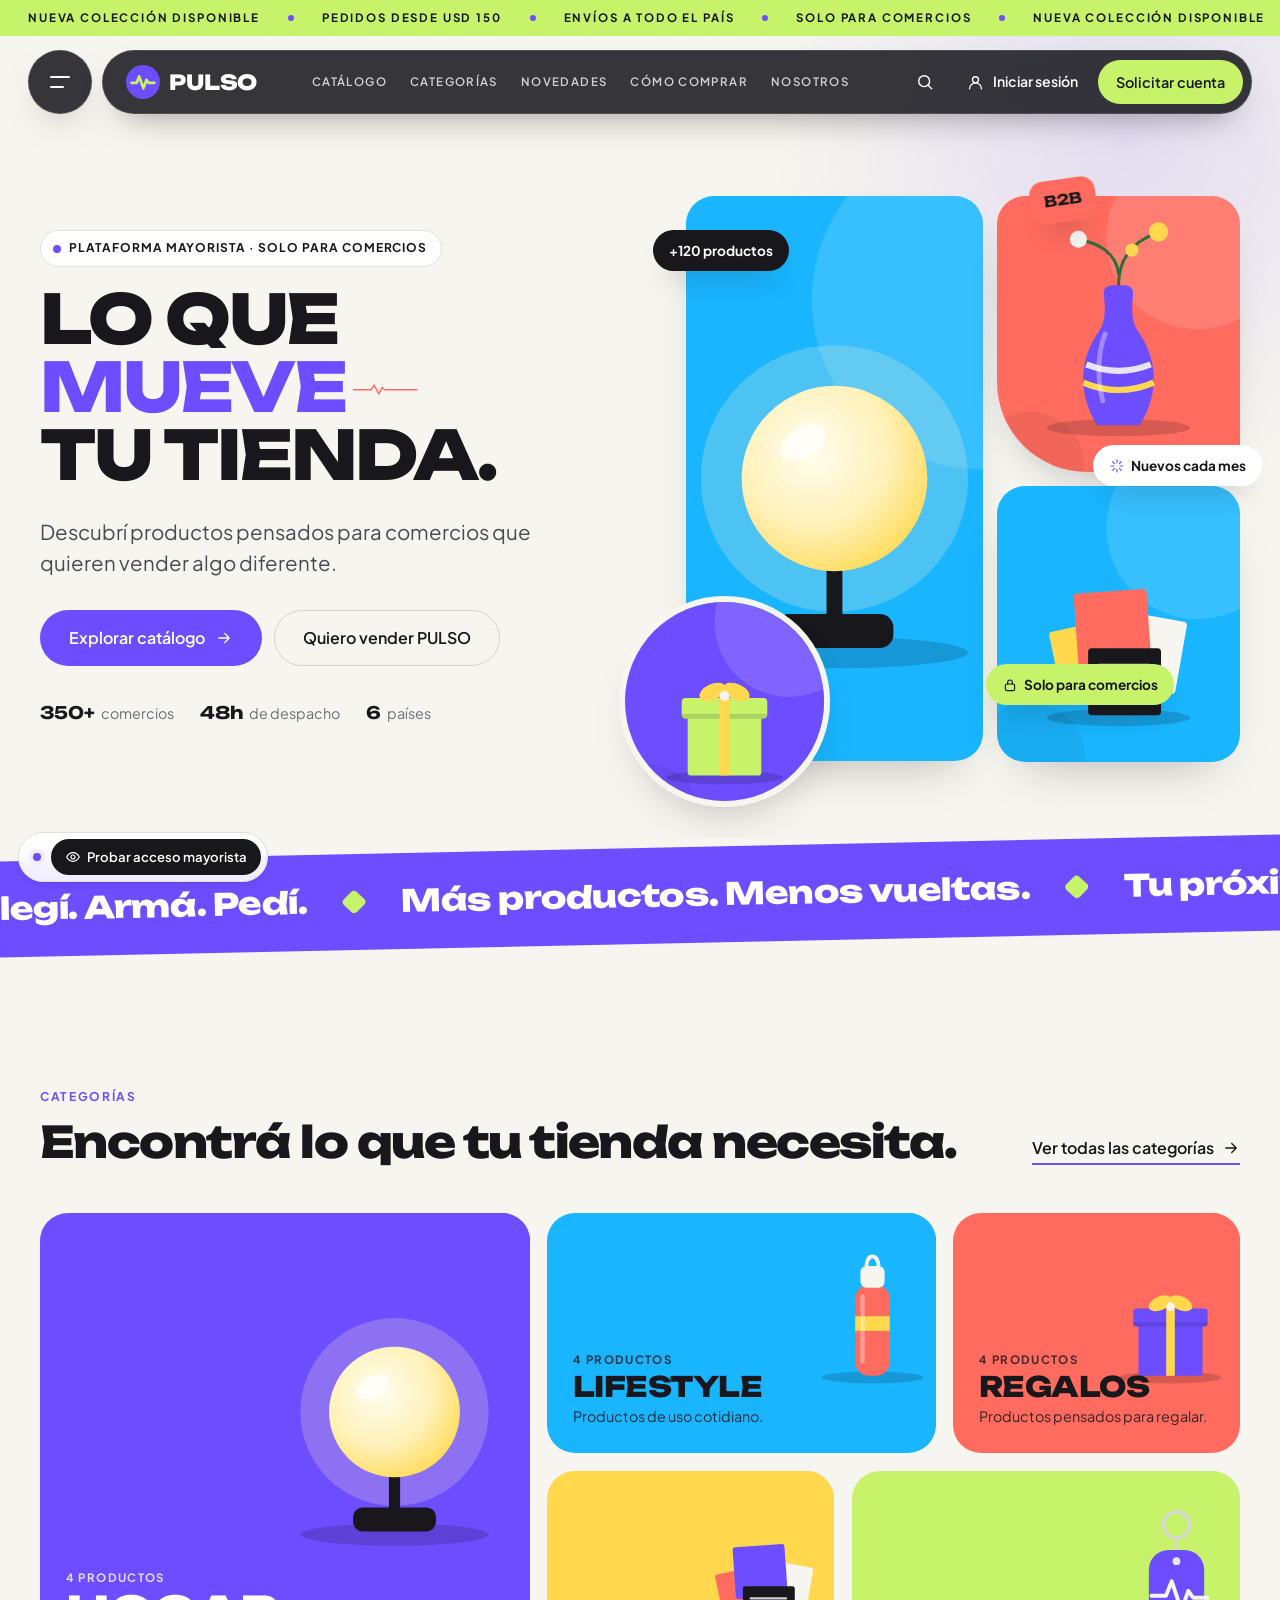
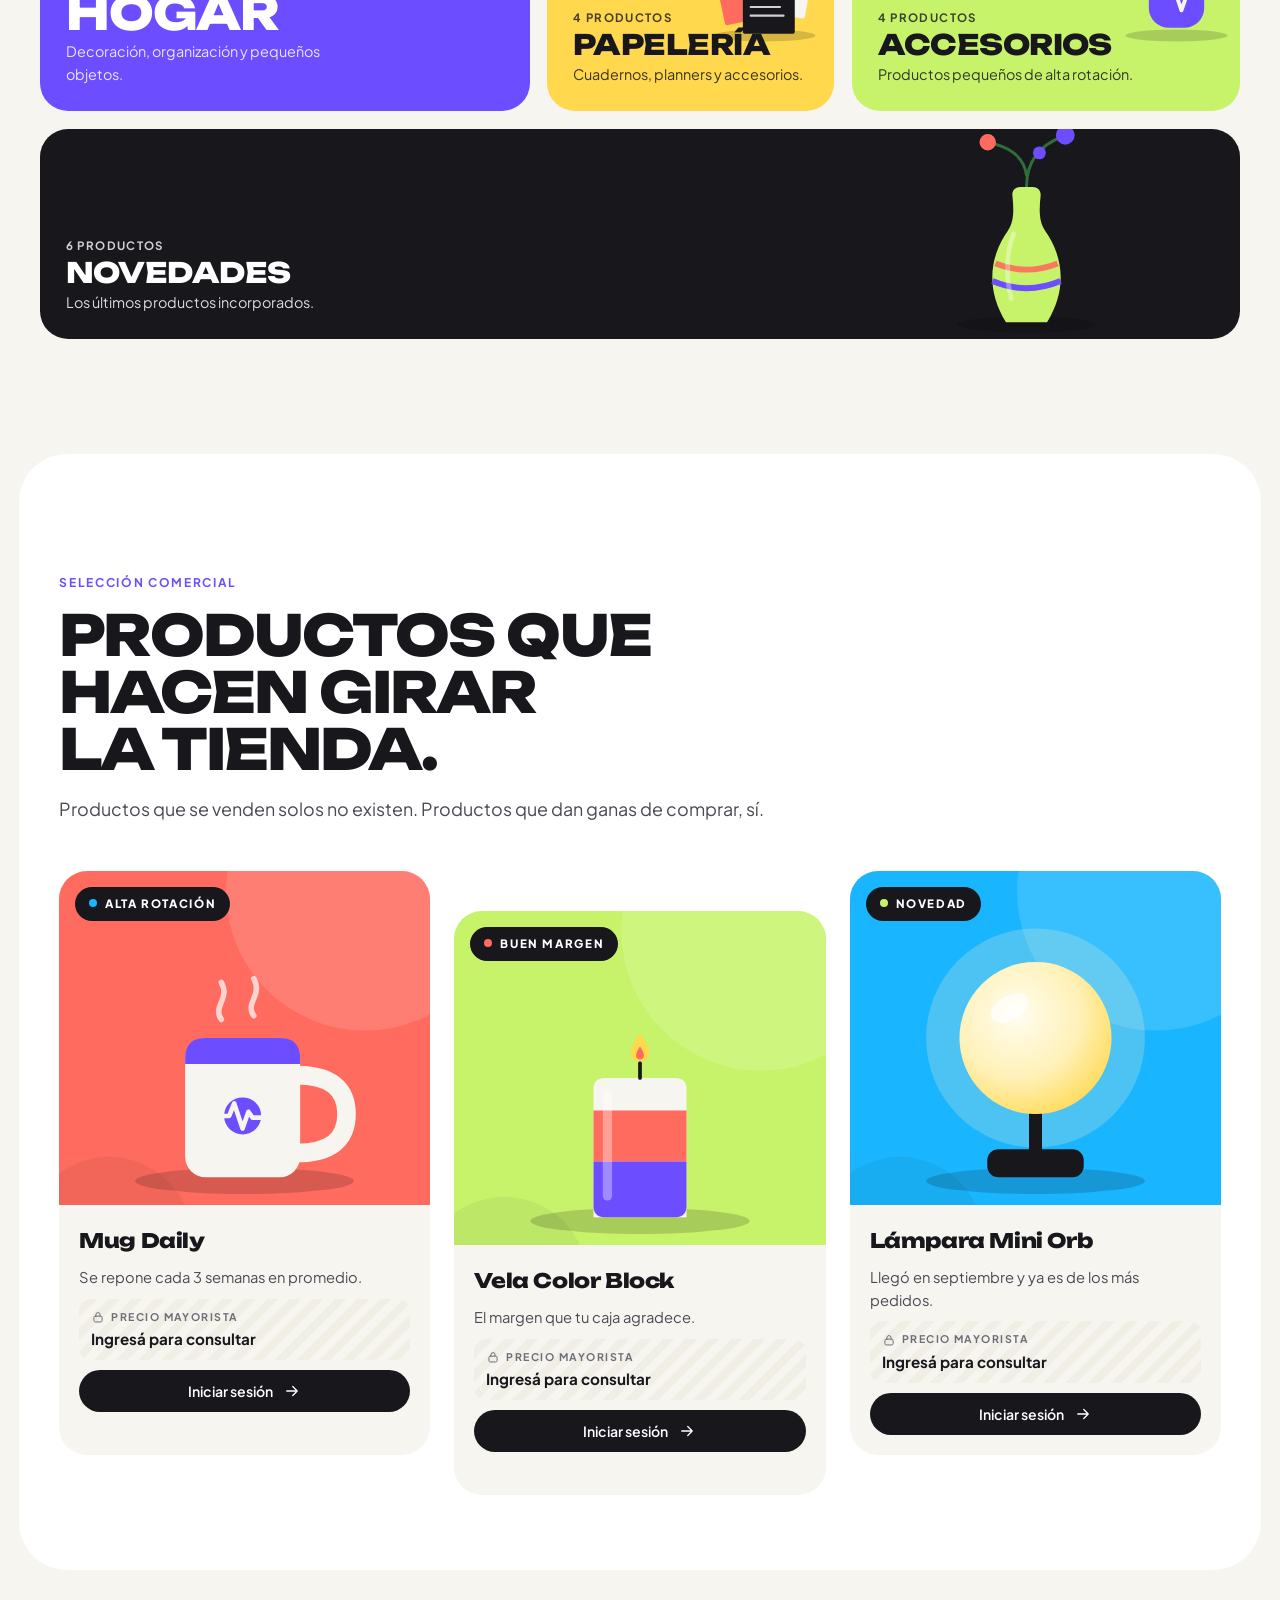
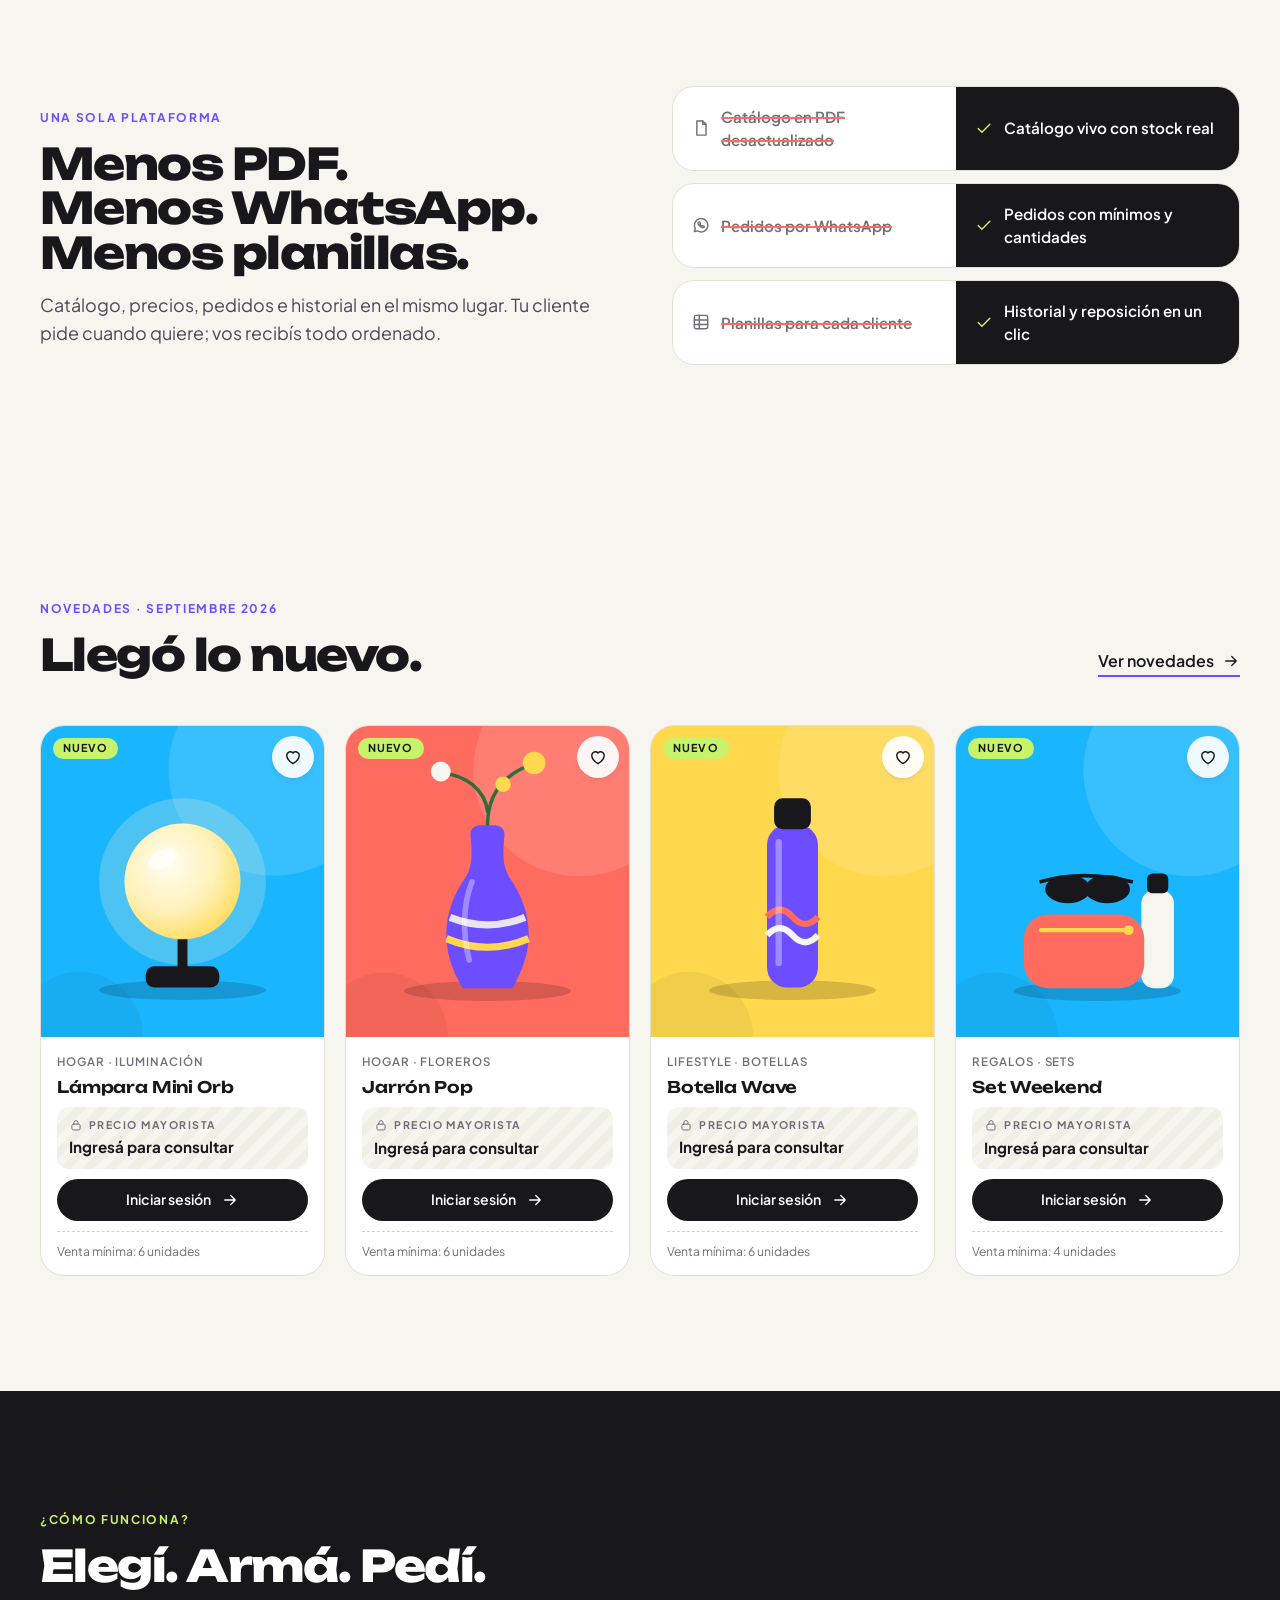
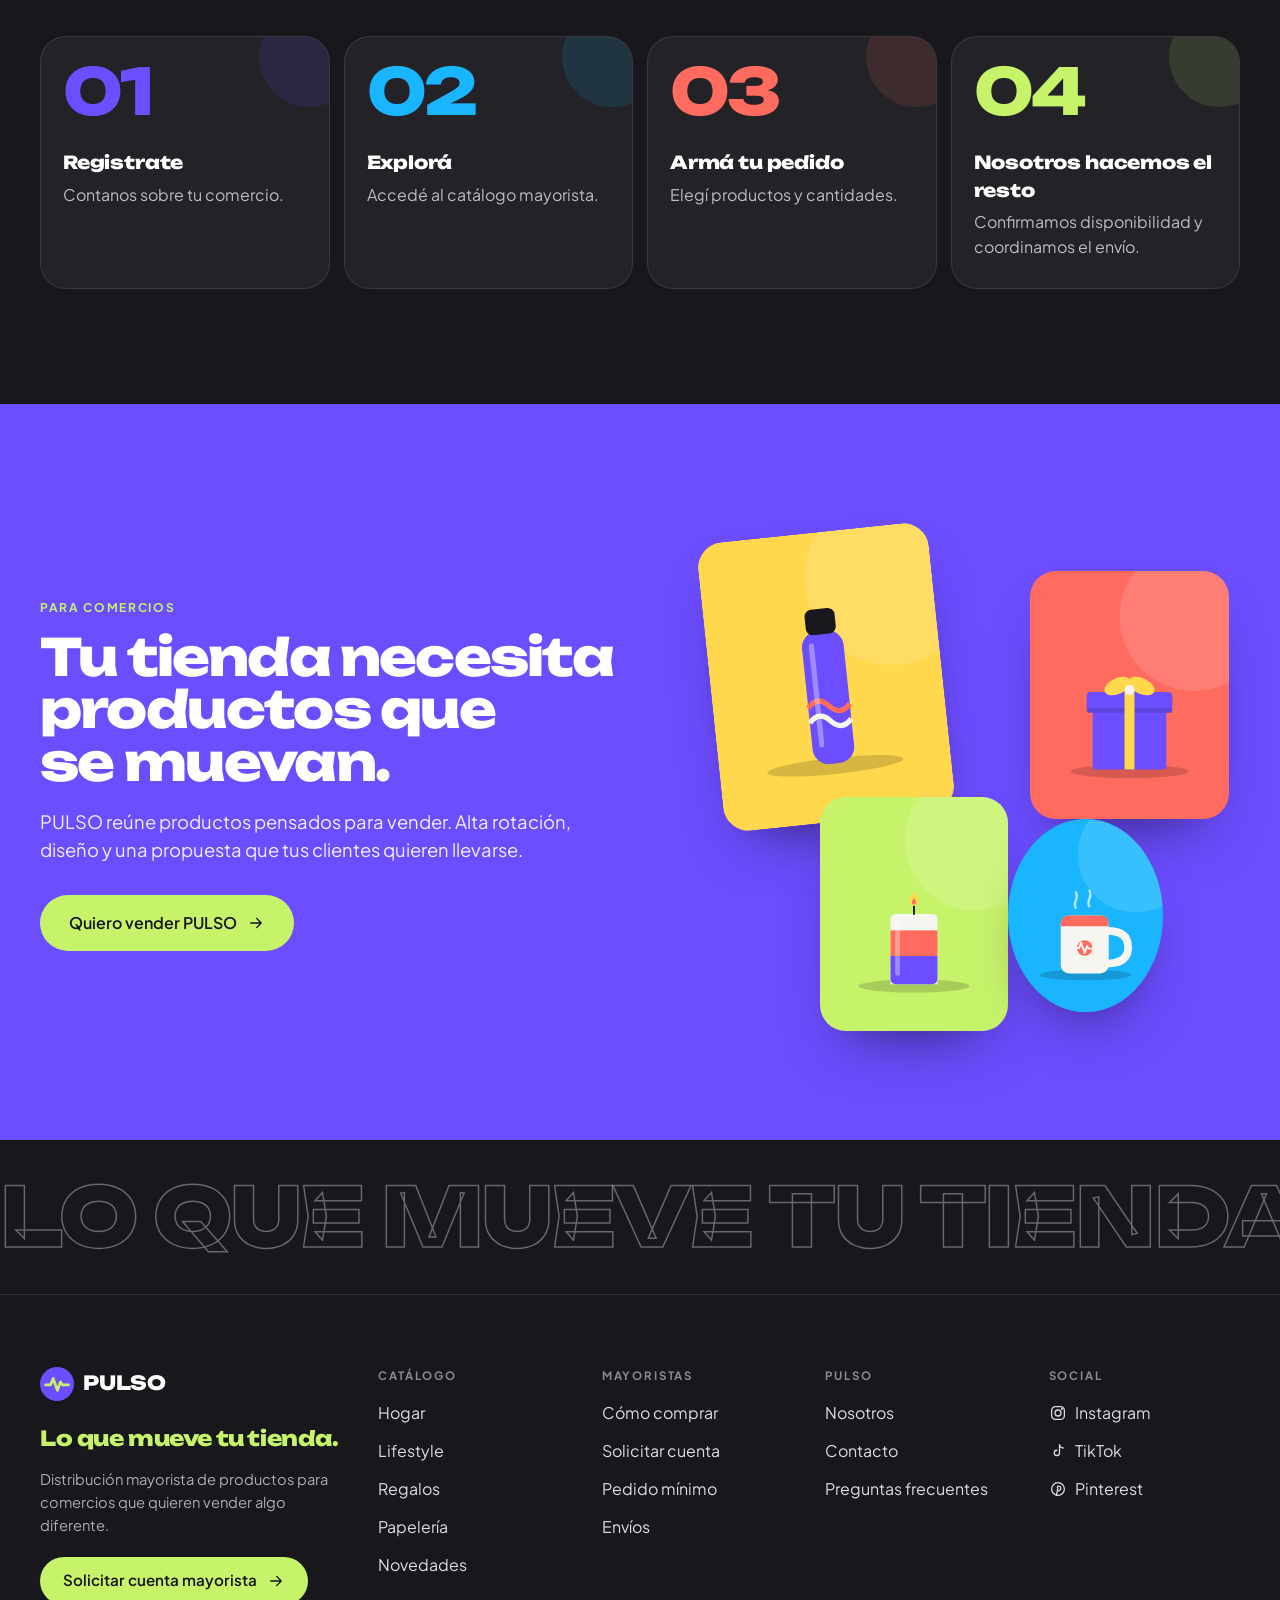
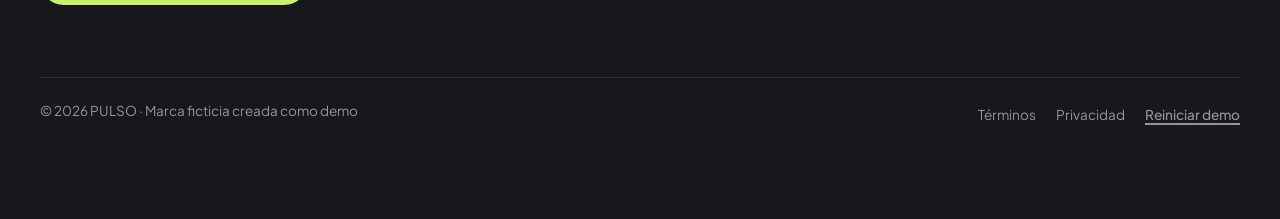
==== commit 06f8c2a4: "Tipografía propia y menú grande rediseñado - Títulos y logo en Unbounded; texto en Plus Jakarta Sans" ====
--- a/index.html
+++ b/index.html
@@ -12,7 +12,7 @@
   <link rel="icon" href="assets/img/favicon.svg" type="image/svg+xml">
   <link rel="preconnect" href="https://fonts.googleapis.com">
   <link rel="preconnect" href="https://fonts.gstatic.com" crossorigin>
-  <link href="https://fonts.googleapis.com/css2?family=Bricolage+Grotesque:opsz,wght@12..96,500;12..96,700;12..96,800&family=Inter:wght@400;500;600;700&display=swap" rel="stylesheet">
+  <link href="https://fonts.googleapis.com/css2?family=Unbounded:wght@500;600;700;800&family=Plus+Jakarta+Sans:wght@400;500;600;700;800&display=swap" rel="stylesheet">
   <link rel="stylesheet" href="assets/css/ns-firma.css">
   <link rel="stylesheet" href="assets/css/base.css">
   <link rel="stylesheet" href="assets/css/components.css">
@@ -53,23 +53,29 @@
       <div class="pl-actions" id="pl-actions"></div>
     </div>
 
-    <div class="ns-panel" id="ns-panel" aria-hidden="true">
+    <!-- Menú grande: comportamiento de la firma NS, diseño propio de PULSO (3 columnas, categorías en tarjetas) -->
+    <div class="ns-panel pl-menu" id="ns-panel" aria-hidden="true">
       <nav class="ns-panel__nav" aria-label="Menú">
-        <a href="#/catalogo"><small>01</small>Catálogo</a>
-        <a href="#/categorias"><small>02</small>Categorías</a>
-        <a href="#/novedades"><small>03</small>Novedades</a>
-        <a href="#/como-comprar"><small>04</small>Cómo comprar</a>
-        <a href="#/nosotros"><small>05</small>Nosotros</a>
-        <div class="pl-panel-subs">
-          <a href="#/catalogo?cat=hogar">Hogar</a><a href="#/catalogo?cat=lifestyle">Lifestyle</a><a href="#/catalogo?cat=regalos">Regalos</a><a href="#/catalogo?cat=papeleria">Papelería</a><a href="#/catalogo?cat=accesorios">Accesorios</a>
-        </div>
+        <a href="#/catalogo"><small>01</small><span>Catálogo</span><i class="pl-menu__go" aria-hidden="true"></i></a>
+        <a href="#/categorias"><small>02</small><span>Categorías</span><i class="pl-menu__go" aria-hidden="true"></i></a>
+        <a href="#/novedades"><small>03</small><span>Novedades</span><i class="pl-menu__go" aria-hidden="true"></i></a>
+        <a href="#/como-comprar"><small>04</small><span>Cómo comprar</span><i class="pl-menu__go" aria-hidden="true"></i></a>
+        <a href="#/nosotros"><small>05</small><span>Nosotros</span><i class="pl-menu__go" aria-hidden="true"></i></a>
       </nav>
-      <div class="ns-panel__info">
+      <div class="pl-menu__cats">
+        <p class="ns-panel__label">Categorías</p>
+        <div class="pl-menu__grid" id="pl-menu-cats"></div>
+      </div>
+      <div class="ns-panel__info pl-menu__side">
+        <a class="pl-menu__promo" href="#/novedades" id="pl-menu-promo">
+          <span class="pl-menu__promo-tag">Recién llegado</span>
+          <strong>Nueva colección primavera</strong>
+          <span class="pl-menu__promo-link">Ver novedades</span>
+        </a>
         <p class="ns-panel__label">Hablemos</p>
         <a href="tel:+59800000000"><svg aria-hidden="true" viewBox="0 0 24 24"><path fill="none" stroke="currentColor" stroke-width="1.6" stroke-linecap="round" stroke-linejoin="round" d="M5 3h3.5l1.7 4.3-2.2 1.4a11 11 0 0 0 7.3 7.3l1.4-2.2L21 15.5V19a2 2 0 0 1-2 2A17 17 0 0 1 3 5a2 2 0 0 1 2-2z"/></svg>0000 0000</a>
         <a href="#/" data-action="social"><svg aria-hidden="true" viewBox="0 0 24 24"><g fill="none" stroke="currentColor" stroke-width="1.6" stroke-linecap="round" stroke-linejoin="round"><path d="M4 20l1.2-3.8A8 8 0 1 1 8 19.1z"/><path d="M9.2 8.6c.2-.4.5-.4.8-.4h.4l.9 2-.6.9c.5 1 1.3 1.8 2.3 2.3l.9-.6 2 .9v.4c0 .3 0 .6-.4.8-.9.6-2.3.4-4-.8a9 9 0 0 1-2.8-3.1c-.7-1.4-.1-2.1.5-2.4z"/></g></svg>099 000 000</a>
         <a href="mailto:hola@pulso.demo"><svg aria-hidden="true" viewBox="0 0 24 24"><g fill="none" stroke="currentColor" stroke-width="1.6" stroke-linecap="round" stroke-linejoin="round"><rect x="3" y="5" width="18" height="14" rx="2"/><path d="m3.5 6 8.5 7 8.5-7"/></g></svg>hola@pulso.demo</a>
-        <p><svg aria-hidden="true" viewBox="0 0 24 24"><g fill="none" stroke="currentColor" stroke-width="1.6" stroke-linecap="round" stroke-linejoin="round"><path d="M12 21s-7-6.2-7-11.5a7 7 0 0 1 14 0C19 14.8 12 21 12 21z"/><circle cx="12" cy="9.5" r="2.5"/></g></svg>Depósito · Montevideo</p>
         <a class="pl-btn pl-btn--lime pl-btn--sm" href="#/registro">Solicitar cuenta mayorista</a>
       </div>
     </div>
--- a/assets/css/base.css
+++ b/assets/css/base.css
@@ -40,8 +40,8 @@
   --ease: cubic-bezier(.22, 1, .36, 1);
   --ease-back: cubic-bezier(.34, 1.56, .64, 1);
 
-  --font-display: 'Bricolage Grotesque', 'Inter', system-ui, sans-serif;
-  --font-body: 'Inter', system-ui, -apple-system, 'Segoe UI', sans-serif;
+  --font-display: 'Unbounded', 'Plus Jakarta Sans', system-ui, sans-serif;
+  --font-body: 'Plus Jakarta Sans', system-ui, -apple-system, 'Segoe UI', sans-serif;
 
   --container: 1320px;
   --gutter: clamp(16px, 4vw, 40px);
@@ -116,13 +116,13 @@
 .pl-h1, .pl-h2, .pl-display {
   font-family: var(--font-display);
   font-weight: 800;
-  letter-spacing: -.03em;
-  line-height: .98;
+  letter-spacing: -.035em;
+  line-height: 1.02;
   text-wrap: balance;
 }
-.pl-h1 { font-size: clamp(2.5rem, 6.2vw, 5.2rem); }
-.pl-h2 { font-size: clamp(2rem, 4.4vw, 3.6rem); }
-.pl-h2--xl { font-size: clamp(2.4rem, 6vw, 5rem); }
+.pl-h1 { font-size: clamp(2.1rem, 4.8vw, 4rem); }
+.pl-h2 { font-size: clamp(1.7rem, 3.4vw, 2.8rem); }
+.pl-h2--xl { font-size: clamp(1.9rem, 4.4vw, 3.7rem); }
 .pl-lead { font-size: clamp(1.05rem, 1.4vw, 1.25rem); color: var(--ink-2); max-width: 56ch; margin-top: 16px; text-wrap: pretty; }
 .pl-muted { color: var(--ink-3); font-size: .9rem; }
 .pl-eyebrow {
@@ -273,7 +273,7 @@
 .pl-form { display: grid; gap: 18px; }
 .pl-form--grid { grid-template-columns: 1fr 1fr; gap: 16px 18px; }
 .pl-form--grid .pl-field--full, .pl-form--grid .pl-form__title { grid-column: 1 / -1; }
-.pl-form__title { font-family: var(--font-display); font-size: 1.5rem; font-weight: 800; letter-spacing: -.02em; margin-bottom: 4px; }
+.pl-form__title { font-family: var(--font-display); font-size: 1.2rem; font-weight: 800; letter-spacing: -.02em; margin-bottom: 4px; }
 .pl-field { display: grid; gap: 6px; align-content: start; }
 .pl-field > label { font-size: .85rem; font-weight: 600; }
 .pl-field > label small { font-weight: 400; color: var(--ink-3); }
--- a/assets/css/components.css
+++ b/assets/css/components.css
@@ -31,7 +31,7 @@
 .pl-mark__line { stroke-dasharray: 1; stroke-dashoffset: 0; }
 .ns-brand:hover .pl-mark__line, .pl-auth__logo:hover .pl-mark__line { animation: pl-draw 1s var(--ease); }
 @keyframes pl-draw { from { stroke-dashoffset: 1; } to { stroke-dashoffset: 0; } }
-.pl-logo__word { font-family: var(--font-display); font-weight: 800; font-size: 1.45rem; letter-spacing: -.02em; line-height: 1; }
+.pl-logo__word { font-family: var(--font-display); font-weight: 800; font-size: 1.22rem; letter-spacing: -.01em; line-height: 1; }
 .pl-logo--light { color: #fff; }
 
 .pl-actions { display: flex; align-items: center; gap: 6px; flex: none; }
@@ -98,17 +98,95 @@
 .pl-cartbtn:hover { background: var(--purple-600); transform: scale(1.03); }
 .pl-cartbtn .i { width: 19px; height: 19px; }
 
-/* Menú grande (firma): subenlaces de categorías */
-.ns-panel__nav .pl-panel-subs { display: flex; flex-wrap: wrap; gap: 8px; margin-top: 18px; }
-.ns-panel__nav .pl-panel-subs a {
-  font-family: var(--font-body); font-size: .85rem; font-weight: 500; padding: 8px 14px; border: 1px solid rgb(255 255 255 / .2);
-  border-radius: 999px; opacity: 1; transform: none; line-height: 1.2;
-}
-.ns-panel__nav .pl-panel-subs a:hover { padding-left: 14px; border-color: var(--lime); color: var(--lime); }
-.ns-panel__nav a:hover, .ns-panel__nav a.is-active { color: var(--lime); }
-.ns-panel__nav a small { color: var(--lime); }
+/* =========================================================
+   Menú grande de PULSO: mismo comportamiento que la firma NS,
+   diseño propio (violeta, 3 columnas, categorías en tarjetas de color)
+   ========================================================= */
+.pl-menu {
+  grid-template-columns: 1fr 1.2fr .9fr;
+  gap: clamp(20px, 2.6vw, 36px);
+  border-radius: 32px;
+  border-color: transparent;
+  background:
+    radial-gradient(circle at 100% 0, rgb(255 255 255 / .12) 0 190px, transparent 191px),
+    radial-gradient(circle at 0 100%, rgb(199 243 107 / .16) 0 120px, transparent 121px),
+    var(--purple);
+}
+.pl-menu .ns-panel__label { color: rgb(255 255 255 / .6); margin: 0 0 12px; }
+
+/* Enlaces: número en píldora, flecha que entra al pasar el mouse */
+.pl-menu .ns-panel__nav a {
+  align-items: center; gap: 14px; padding-block: 13px;
+  font-size: clamp(1.15rem, 1.8vw, 1.55rem); font-weight: 700; letter-spacing: -.02em;
+  border-bottom-color: rgb(255 255 255 / .16);
+}
+.pl-menu .ns-panel__nav a:hover { color: #fff; padding-left: 0; }
+.pl-menu .ns-panel__nav a small {
+  display: grid; place-items: center; min-width: 38px; height: 26px; border-radius: 999px;
+  background: rgb(255 255 255 / .12); color: var(--lime); font-size: .7rem; font-weight: 700; letter-spacing: .06em;
+  transition: background-color .25s, color .25s;
+}
+.pl-menu .ns-panel__nav a span { transition: transform .4s var(--ease); }
+.pl-menu__go {
+  margin-left: auto; width: 34px; height: 34px; border-radius: 50%; flex: none;
+  display: grid; place-items: center; background: var(--lime); color: var(--dark); font-style: normal;
+  opacity: 0; transform: translateX(-10px) scale(.7); transition: opacity .25s, transform .4s var(--ease-back);
+}
+.pl-menu__go::before { content: '→'; font-family: var(--font-body); font-size: 1rem; font-weight: 700; }
+.pl-menu .ns-panel__nav a:hover small, .pl-menu .ns-panel__nav a.is-active small { background: var(--lime); color: var(--dark); }
+.pl-menu .ns-panel__nav a:hover span { transform: translateX(6px); }
+.pl-menu .ns-panel__nav a:hover .pl-menu__go, .pl-menu .ns-panel__nav a:focus-visible .pl-menu__go { opacity: 1; transform: none; }
+
+/* Categorías en tarjetas */
+.pl-menu__grid { display: grid; grid-template-columns: 1fr 1fr; gap: 10px; }
+.pl-menu__cat {
+  position: relative; display: flex; flex-direction: column; justify-content: flex-end; gap: 2px;
+  min-height: 104px; padding: 14px; border-radius: 20px; overflow: hidden; isolation: isolate;
+  background: var(--bg); color: var(--fg); text-decoration: none;
+  opacity: 0; transform: translateY(12px) scale(.96);
+  transition: opacity .4s ease, transform .5s var(--ease), box-shadow .3s;
+}
+.ns-header.is-open .pl-menu__cat { opacity: 1; transform: none; transition-delay: calc(.12s + var(--i) * .045s), calc(.12s + var(--i) * .045s), 0s; }
+.ns-header.is-open .pl-menu__cat:hover { transform: translateY(-3px) rotate(-1deg); box-shadow: 0 16px 30px -18px rgb(0 0 0 / .6); transition-delay: 0s; }
+.pl-menu__cat img {
+  position: absolute; z-index: -1; right: -10px; top: -12px; width: 78px; height: auto;
+  transition: transform .6s var(--ease);
+}
+.pl-menu__cat:hover img { transform: scale(1.12) rotate(-6deg); }
+.pl-menu__cat strong { font-family: var(--font-display); font-size: .92rem; font-weight: 700; text-transform: uppercase; letter-spacing: -.01em; line-height: 1.1; }
+.pl-menu__cat span { font-size: .74rem; font-weight: 600; opacity: .8; }
+
+/* Columna lateral: novedad destacada + contacto */
+.pl-menu__side { align-self: stretch; gap: 12px; }
+.ns-panel__info > .pl-menu__promo {
+  position: relative; display: grid; gap: 6px; padding: 18px; margin-bottom: 10px; border-radius: 22px;
+  background: var(--dark); color: #fff; text-decoration: none; overflow: hidden; isolation: isolate;
+  transition: transform .4s var(--ease);
+}
+.ns-panel__info > .pl-menu__promo:hover { transform: translateY(-3px); color: #fff; }
+.pl-menu__promo img { position: absolute; z-index: -1; right: -18px; bottom: -34px; width: 110px; transform: rotate(10deg); opacity: .95; transition: transform .6s var(--ease); }
+.pl-menu__promo:hover img { transform: rotate(0deg) scale(1.06); }
+.pl-menu__promo-tag { justify-self: start; padding: 4px 10px; border-radius: 999px; background: var(--lime); color: var(--dark); font-size: .64rem; font-weight: 800; letter-spacing: .12em; text-transform: uppercase; }
+.pl-menu__promo strong { font-family: var(--font-display); font-size: 1rem; line-height: 1.15; max-width: 12ch; }
+.pl-menu__promo-link { font-size: .82rem; font-weight: 600; color: var(--lime); }
+.pl-menu__promo-link::after { content: ' →'; }
+.ns-panel__info.pl-menu__side > a:not(.pl-btn):not(.pl-menu__promo) { font-size: .9rem; }
 .ns-panel__info svg { color: var(--lime); }
 .ns-panel__info .pl-btn { align-self: start; margin-top: 8px; color: var(--dark); }
+
+@media (max-width: 1099px) {
+  .pl-menu { grid-template-columns: 1fr 1fr; }
+  .pl-menu__side { grid-column: 1 / -1; display: grid; grid-template-columns: 1fr 1fr; column-gap: 20px; align-items: start; }
+  .ns-panel__info > .pl-menu__promo { grid-row: span 5; margin-bottom: 0; }
+}
+@media (max-width: 749px) {
+  .pl-menu { grid-template-columns: 1fr; border-radius: 26px; gap: 24px; }
+  .pl-menu .ns-panel__nav a { font-size: 1.15rem; padding-block: 11px; }
+  .pl-menu__cat { min-height: 84px; padding: 12px; border-radius: 16px; }
+  .pl-menu__cat img { width: 60px; }
+  .pl-menu__side { display: flex; }
+  .ns-panel__info > .pl-menu__promo { display: none; }
+}
 .ns-nav a::after { background: var(--lime); }
 
 @media (max-width: 1279px) {
@@ -123,7 +201,7 @@
   .pl-cartbtn__label { display: none; }
   .pl-cartbtn { padding: 0 12px; }
   .pl-actions { gap: 2px; }
-  .pl-logo__word { font-size: 1.25rem; }
+  .pl-logo__word { font-size: 1.05rem; }
   .pl-mark { width: 30px; height: 30px; }
   .pl-user__btn { padding: 0 4px; background: none; }
   .pl-user__chev { display: none; }
@@ -165,7 +243,7 @@
 
 .pl-card__body { display: flex; flex-direction: column; gap: 10px; padding: 16px 16px 14px; flex: 1; }
 .pl-card__cat { font-size: .72rem; font-weight: 600; letter-spacing: .08em; text-transform: uppercase; color: var(--ink-3); }
-.pl-card__title { font-family: var(--font-display); font-size: 1.22rem; font-weight: 700; letter-spacing: -.01em; line-height: 1.15; margin-top: -4px; }
+.pl-card__title { font-family: var(--font-display); font-size: 1rem; font-weight: 600; letter-spacing: -.01em; line-height: 1.25; margin-top: -4px; }
 .pl-card__title a { text-decoration: none; }
 .pl-card__title a::after { content: ''; position: absolute; inset: 0 0 auto 0; aspect-ratio: 4 / 4.4; }
 .pl-card__title a:hover { color: var(--purple); }
@@ -175,7 +253,7 @@
 .pl-price { display: grid; gap: 2px; }
 .pl-price__label { display: inline-flex; align-items: center; gap: 6px; font-size: .66rem; font-weight: 700; letter-spacing: .14em; text-transform: uppercase; color: var(--ink-3); }
 .pl-price__label .i { width: 14px; height: 14px; }
-.pl-price__value { font-family: var(--font-display); font-size: 1.6rem; font-weight: 800; letter-spacing: -.02em; line-height: 1.1; animation: pl-price-in .6s var(--ease) both; }
+.pl-price__value { font-family: var(--font-display); font-size: 1.32rem; font-weight: 800; letter-spacing: -.02em; line-height: 1.1; animation: pl-price-in .6s var(--ease) both; }
 @keyframes pl-price-in { from { opacity: 0; filter: blur(6px); transform: translateY(4px); } }
 .pl-price__rrp { font-size: .78rem; color: var(--ink-3); }
 .pl-price__rrp em { font-style: normal; font-weight: 700; color: #1a7f49; background: #E3F8D0; padding: 1px 6px; border-radius: 6px; margin-left: 4px; }
@@ -252,12 +330,12 @@
 }
 .pl-drawer.is-open { transform: none; visibility: visible; transition: transform .55s var(--ease), visibility 0s; }
 .pl-drawer__head { display: flex; align-items: center; justify-content: space-between; gap: 12px; padding: 20px 20px 16px 24px; border-bottom: 1px solid var(--line); }
-.pl-drawer__head h2 { font-family: var(--font-display); font-size: 1.7rem; font-weight: 800; letter-spacing: -.02em; line-height: 1; text-transform: uppercase; }
+.pl-drawer__head h2 { font-family: var(--font-display); font-size: 1.35rem; font-weight: 800; letter-spacing: -.02em; line-height: 1; text-transform: uppercase; }
 .pl-drawer__count { font-size: .82rem; color: var(--ink-3); }
 .pl-drawer__body { flex: 1; overflow-y: auto; padding: 18px 24px; overscroll-behavior: contain; }
 .pl-drawer__foot { padding: 16px 24px 20px; border-top: 1px solid var(--line); background: var(--cream); border-radius: 0 0 24px 24px; display: grid; gap: 12px; }
 .pl-drawer__legal { font-size: .76rem; color: var(--ink-3); text-align: center; }
-.pl-drawer--filters .pl-drawer__head h2 { font-size: 1.4rem; }
+.pl-drawer--filters .pl-drawer__head h2 { font-size: 1.15rem; }
 .pl-drawer--filters .pl-drawer__body { display: grid; gap: 26px; align-content: start; }
 
 /* Progreso de pedido mínimo */
@@ -302,7 +380,7 @@
 .pl-totals { display: grid; gap: 6px; font-size: .9rem; }
 .pl-totals div { display: flex; justify-content: space-between; gap: 12px; }
 .pl-totals dt { color: var(--ink-2); }
-.pl-totals div:first-child dd { font-family: var(--font-display); font-size: 1.5rem; font-weight: 800; }
+.pl-totals div:first-child dd { font-family: var(--font-display); font-size: 1.25rem; font-weight: 800; }
 .pl-totals div:first-child { align-items: baseline; }
 .pl-totals__state dd { font-weight: 600; color: #9A6A00; display: inline-flex; align-items: center; gap: 4px; }
 .pl-totals__state.is-ok dd { color: #1a7f49; }
@@ -323,7 +401,7 @@
 .pl-modal.is-open .pl-modal__card { opacity: 1; transform: none; }
 .pl-modal__close { position: absolute; top: 14px; right: 14px; background: var(--cream); }
 .pl-modal__close:hover { background: var(--line); }
-.pl-modal__title { font-family: var(--font-display); font-size: clamp(1.6rem, 3vw, 2.1rem); font-weight: 800; letter-spacing: -.02em; line-height: 1.05; padding-right: 48px; }
+.pl-modal__title { font-family: var(--font-display); font-size: clamp(1.3rem, 2.4vw, 1.7rem); font-weight: 800; letter-spacing: -.02em; line-height: 1.05; padding-right: 48px; }
 .pl-modal__lead { color: var(--ink-2); margin: 10px 0 20px; }
 .pl-modal__actions { display: flex; flex-wrap: wrap; gap: 10px; margin-top: 22px; }
 
@@ -413,14 +491,14 @@
 /* ---------- Estados vacíos ---------- */
 .pl-empty { display: grid; justify-items: center; text-align: center; gap: 10px; padding: clamp(32px, 6vw, 64px) 16px; }
 .pl-empty__art { width: 120px; height: 120px; margin-bottom: 8px; animation: pl-float 5s ease-in-out infinite; }
-.pl-empty h3 { font-family: var(--font-display); font-size: 1.5rem; font-weight: 800; letter-spacing: -.02em; }
+.pl-empty h3 { font-family: var(--font-display); font-size: 1.2rem; font-weight: 800; letter-spacing: -.02em; }
 .pl-empty p { color: var(--ink-2); max-width: 40ch; }
 .pl-empty .pl-btn { margin-top: 10px; }
 
 /* ---------- Tablas, paneles ---------- */
 .pl-panel { background: #fff; border: 1px solid var(--line); border-radius: var(--r-lg); padding: clamp(18px, 2.4vw, 28px); }
 .pl-panel__head { display: flex; justify-content: space-between; align-items: center; gap: 12px; margin-bottom: 16px; flex-wrap: wrap; }
-.pl-panel__head h2 { font-family: var(--font-display); font-size: 1.3rem; font-weight: 800; letter-spacing: -.01em; }
+.pl-panel__head h2 { font-family: var(--font-display); font-size: 1.08rem; font-weight: 800; letter-spacing: -.01em; }
 .pl-pad { padding: 12px 4px; }
 .pl-table-wrap { position: relative; overflow-x: auto; margin-inline: -4px; }
 .pl-table { width: 100%; border-collapse: collapse; font-size: .92rem; min-width: 520px; }
@@ -462,7 +540,7 @@
 .pl-mini-lines span a:hover { color: var(--purple); }
 .pl-mini-lines small { font-weight: 400; color: var(--ink-3); }
 .pl-mini-total { display: flex; justify-content: space-between; align-items: baseline; padding-top: 14px; }
-.pl-mini-total strong { font-family: var(--font-display); font-size: 1.6rem; font-weight: 800; }
+.pl-mini-total strong { font-family: var(--font-display); font-size: 1.3rem; font-weight: 800; }
 .pl-order-note { margin-top: 12px; padding: 12px; border-radius: 12px; background: var(--cream); font-size: .9rem; }
 
 /* Check animado (registro, confirmación) */
@@ -480,13 +558,13 @@
 .pl-footer__big { border-bottom: 1px solid rgb(255 255 255 / .1); padding-block: clamp(20px, 3vw, 36px); overflow: hidden; }
 .pl-footer__marquee { display: flex; width: max-content; animation: pl-marquee 40s linear infinite; }
 .pl-footer__marquee span {
-  font-family: var(--font-display); font-weight: 800; font-size: clamp(3rem, 9vw, 8rem); letter-spacing: -.04em; line-height: 1; white-space: nowrap; padding-right: .3em;
+  font-family: var(--font-display); font-weight: 800; font-size: clamp(2.4rem, 6.4vw, 5.8rem); letter-spacing: -.03em; line-height: 1; white-space: nowrap; padding-right: .3em;
   color: transparent; -webkit-text-stroke: 1.5px rgb(255 255 255 / .35);
 }
 .pl-footer__grid { display: grid; grid-template-columns: 1.6fr repeat(4, 1fr); gap: 40px 32px; padding-block: clamp(48px, 6vw, 72px); }
 .pl-footer__brand { display: grid; gap: 14px; align-content: start; justify-items: start; }
 .pl-footer__brand > a { text-decoration: none; }
-.pl-footer__slogan { font-family: var(--font-display); font-size: 1.6rem; font-weight: 800; letter-spacing: -.02em; color: var(--lime); }
+.pl-footer__slogan { font-family: var(--font-display); font-size: 1.3rem; font-weight: 800; letter-spacing: -.02em; color: var(--lime); }
 .pl-footer__small { color: rgb(255 255 255 / .65); max-width: 36ch; font-size: .92rem; margin-bottom: 6px; }
 .pl-footer__col { display: grid; gap: 10px; align-content: start; }
 .pl-footer__col h2 { font-size: .72rem; font-weight: 700; letter-spacing: .16em; text-transform: uppercase; color: rgb(255 255 255 / .5); margin-bottom: 4px; }
@@ -508,11 +586,11 @@
   .pl-grid, .pl-grid--3 { grid-template-columns: repeat(2, minmax(0, 1fr)); gap: 10px; }
   .pl-card { border-radius: 18px; }
   .pl-card__body { padding: 12px 12px 12px; gap: 8px; }
-  .pl-card__title { font-size: 1.02rem; }
+  .pl-card__title { font-size: .86rem; }
   .pl-card__badges { top: 8px; left: 8px; }
   .pl-card__badges .pl-badge { font-size: .58rem; padding: 4px 7px; }
   .pl-fav { width: 38px; height: 38px; top: 6px; right: 6px; }
-  .pl-price__value { font-size: 1.3rem; }
+  .pl-price__value { font-size: 1.08rem; }
   .pl-price.is-locked { padding: 8px 10px; }
   .pl-price__locked { font-size: .85rem; }
   .pl-buy { grid-template-columns: 1fr; }
@@ -545,3 +623,17 @@
 @media (max-width: 749px) {
   html.pl-layer-open .pl-toasts { top: 12px; bottom: auto; left: 12px; right: 12px; justify-items: stretch; }
 }
+
+/* Menú grande: ajustes finos de tarjetas */
+.pl-menu__cat { min-height: 116px; }
+.pl-menu__cat img { width: 62px; right: 4px; top: -6px; }
+.pl-menu__cat.pl-cat--purple { --bg: #EFEBE0; --fg: var(--dark); }
+.pl-menu__cat strong { font-size: .84rem; }
+.ns-panel__info > .pl-menu__promo { padding-right: 112px; min-height: 128px; align-content: center; }
+.pl-menu__promo img { right: 18px; bottom: auto; top: 50%; width: 80px; border-radius: 16px; transform: translateY(-50%) rotate(8deg); box-shadow: 0 12px 24px -12px rgb(0 0 0 / .6); }
+.pl-menu__promo:hover img { transform: translateY(-50%) rotate(0deg) scale(1.06); }
+@media (max-width: 749px) {
+  .pl-menu__cat { min-height: 96px; }
+  .pl-menu__cat img { width: 50px; }
+  .pl-menu__cat strong { font-size: .76rem; }
+}
--- a/assets/css/pages.css
+++ b/assets/css/pages.css
@@ -18,8 +18,8 @@
 .pl-hero__eyebrow .pl-live { background: var(--purple); animation-name: pl-live-purple; }
 @keyframes pl-live-purple { 70% { box-shadow: 0 0 0 10px rgb(108 77 255 / 0); } from { box-shadow: 0 0 0 0 rgb(108 77 255 / .6); } }
 .pl-hero__title {
-  font-family: var(--font-display); font-weight: 800; letter-spacing: -.045em; line-height: .86;
-  font-size: clamp(3.2rem, 7.4vw, 7.6rem); margin-top: 6px;
+  font-family: var(--font-display); font-weight: 800; letter-spacing: -.035em; line-height: .96;
+  font-size: clamp(2.4rem, 5.3vw, 5.4rem); margin-top: 6px;
 }
 .pl-hero__line { display: block; overflow: hidden; padding-bottom: .04em; white-space: nowrap; }
 .pl-hero__line > span { display: inline-flex; align-items: center; gap: .12em; animation: pl-line-up .9s var(--ease) both; }
@@ -33,7 +33,7 @@
 .pl-hero__lead { font-size: clamp(1.1rem, 1.6vw, 1.35rem); color: var(--ink-2); max-width: 34ch; margin-top: 26px; animation: pl-rise .8s .3s var(--ease) both; }
 .pl-hero__ctas { display: flex; flex-wrap: wrap; gap: 12px; margin-top: 30px; animation: pl-rise .8s .4s var(--ease) both; }
 .pl-hero__proof { display: flex; flex-wrap: wrap; gap: 8px 26px; margin-top: 34px; color: var(--ink-3); font-size: .9rem; animation: pl-rise .8s .5s var(--ease) both; }
-.pl-hero__proof strong { color: var(--ink); font-family: var(--font-display); font-size: 1.3rem; margin-right: 4px; }
+.pl-hero__proof strong { color: var(--ink); font-family: var(--font-display); font-size: 1.08rem; margin-right: 4px; }
 
 .pl-hero__art { position: relative; display: grid; grid-template-columns: 1.1fr .9fr; grid-template-rows: 1fr 1fr; gap: 14px; aspect-ratio: 1 / 1.02; }
 .pl-tile { position: relative; border-radius: 28px; overflow: hidden; box-shadow: var(--shadow); animation: pl-tile-in 1s var(--ease) both; }
@@ -55,16 +55,16 @@
 .pl-chipf--2 { top: 44%; right: -4%; animation-delay: .85s, 2s; }
 .pl-chipf--3 { bottom: 10%; right: 12%; background: var(--lime); animation-delay: 1s, 2.6s; }
 .pl-chipf--3 .i { color: var(--dark); }
-.pl-chipf--4 { top: -3%; right: 26%; background: var(--coral); font-family: var(--font-display); font-size: 1.1rem; padding: 10px 14px; border-radius: 14px; transform: rotate(-8deg); animation-delay: 1.1s, 3s; }
+.pl-chipf--4 { top: -3%; right: 26%; background: var(--coral); font-family: var(--font-display); font-size: .92rem; padding: 10px 14px; border-radius: 14px; transform: rotate(-8deg); animation-delay: 1.1s, 3s; }
 .pl-chipf--price { bottom: 40%; left: 24%; background: var(--purple); color: #fff; flex-direction: column; align-items: start; gap: 0; border-radius: 18px; font-size: .75rem; font-weight: 500; animation-delay: 1.2s, 1.8s; }
-.pl-chipf--price strong { font-family: var(--font-display); font-size: 1.3rem; }
+.pl-chipf--price strong { font-family: var(--font-display); font-size: 1.08rem; }
 @keyframes pl-chip-in { from { opacity: 0; scale: .6; } }
 
 /* Banda de frases */
 .pl-band-wrap { overflow: hidden; padding-block: 24px; margin-top: -14px; }
 .pl-band { background: var(--purple); color: #fff; overflow: hidden; padding-block: clamp(16px, 2vw, 24px); transform: rotate(-1.2deg) scaleX(1.04); }
 .pl-band__track { display: flex; align-items: center; gap: 36px; width: max-content; animation: pl-marquee 30s linear infinite; }
-.pl-band__track span { font-family: var(--font-display); font-weight: 800; font-size: clamp(1.6rem, 3.2vw, 2.8rem); letter-spacing: -.02em; white-space: nowrap; }
+.pl-band__track span { font-family: var(--font-display); font-weight: 800; font-size: clamp(1.25rem, 2.4vw, 2.1rem); letter-spacing: -.02em; white-space: nowrap; }
 .pl-band__track i { width: 18px; height: 18px; background: var(--lime); border-radius: 4px; transform: rotate(45deg); flex: none; }
 
 /* ---------- Categorías ---------- */
@@ -95,8 +95,8 @@
 .pl-cat:nth-child(1) .pl-cat__img { width: 90%; height: 80%; right: -5%; top: 0; }
 .pl-cat:nth-child(6) .pl-cat__img { width: 26%; height: 140%; top: -20%; right: 8%; }
 .pl-cat__count { font-size: .72rem; font-weight: 700; letter-spacing: .12em; text-transform: uppercase; opacity: .8; }
-.pl-cat__name { font-family: var(--font-display); font-weight: 800; font-size: clamp(1.8rem, 3vw, 2.6rem); letter-spacing: -.03em; line-height: 1; text-transform: uppercase; }
-.pl-cat:nth-child(1) .pl-cat__name { font-size: clamp(2.4rem, 5vw, 4.4rem); }
+.pl-cat__name { font-family: var(--font-display); font-weight: 800; font-size: clamp(1.25rem, 2.2vw, 1.9rem); letter-spacing: -.02em; line-height: 1; text-transform: uppercase; }
+.pl-cat:nth-child(1) .pl-cat__name { font-size: clamp(1.9rem, 3.6vw, 3.2rem); }
 .pl-cat__desc { font-size: .9rem; opacity: .85; max-width: 26ch; }
 .pl-cat__arrow {
   position: absolute; top: 18px; left: 18px; width: 46px; height: 46px; border-radius: 50%; display: grid; place-items: center;
@@ -123,7 +123,7 @@
 .pl-spin__img img { width: 100%; height: 100%; object-fit: cover; transition: transform .8s var(--ease); }
 .pl-spin__card:hover .pl-spin__img img { transform: scale(1.06); }
 .pl-spin__body { display: grid; gap: 10px; padding: 20px; }
-.pl-spin__body h3 { font-family: var(--font-display); font-size: 1.6rem; font-weight: 800; letter-spacing: -.02em; }
+.pl-spin__body h3 { font-family: var(--font-display); font-size: 1.25rem; font-weight: 800; letter-spacing: -.02em; }
 .pl-spin__body h3 a { text-decoration: none; }
 .pl-spin__note { color: var(--ink-2); font-size: .92rem; }
 .pl-spin__margin { font-size: .85rem; color: #1a7f49; } .pl-spin__margin strong { font-size: 1.05rem; }
@@ -144,15 +144,15 @@
 .pl-step { --c: var(--purple); position: relative; padding: 26px 22px 28px; border-radius: 26px; background: rgb(255 255 255 / .05); border: 1px solid rgb(255 255 255 / .1); overflow: hidden; transition: background-color .3s, transform .45s var(--ease); }
 .pl-step:hover { background: rgb(255 255 255 / .09); transform: translateY(-4px); }
 .pl-step--blue { --c: var(--electric-blue); } .pl-step--coral { --c: var(--coral); } .pl-step--lime { --c: var(--lime); }
-.pl-step__n { display: block; font-family: var(--font-display); font-weight: 800; font-size: clamp(4rem, 7vw, 6.4rem); line-height: .9; letter-spacing: -.05em; color: var(--c); margin-bottom: 28px; }
-.pl-step h3 { font-family: var(--font-display); font-size: 1.4rem; font-weight: 800; letter-spacing: -.01em; margin-bottom: 6px; }
+.pl-step__n { display: block; font-family: var(--font-display); font-weight: 800; font-size: clamp(3rem, 5vw, 4.6rem); line-height: .9; letter-spacing: -.04em; color: var(--c); margin-bottom: 28px; }
+.pl-step h3 { font-family: var(--font-display); font-size: 1.12rem; font-weight: 800; letter-spacing: -.01em; margin-bottom: 6px; }
 .pl-step p { color: rgb(255 255 255 / .7); }
 .pl-step::after { content: ''; position: absolute; right: -30px; top: -30px; width: 100px; height: 100px; border-radius: 50%; background: var(--c); opacity: .12; }
 
 /* ---------- Vendedores ---------- */
 .pl-sellers { background: var(--purple); color: #fff; overflow: hidden; }
 .pl-sellers__grid { display: grid; grid-template-columns: 1.1fr 1fr; gap: 40px; align-items: center; padding-block: clamp(72px, 10vw, 130px); }
-.pl-sellers .pl-h2 { font-size: clamp(2.4rem, 5.4vw, 4.6rem); }
+.pl-sellers .pl-h2 { font-size: clamp(1.9rem, 4vw, 3.4rem); }
 .pl-sellers p:not(.pl-eyebrow) { font-size: 1.15rem; opacity: .9; max-width: 44ch; margin: 20px 0 30px; }
 .pl-sellers__float { position: relative; height: clamp(320px, 38vw, 480px); }
 .pl-float { position: absolute; width: 42%; border-radius: 26px; box-shadow: 0 30px 60px -30px rgb(0 0 0 / .6); animation: pl-float 7s ease-in-out infinite; }
@@ -213,16 +213,16 @@
 
 .pl-pdp__info { display: grid; gap: 16px; }
 .pl-pdp__cat { display: flex; gap: 8px; flex-wrap: wrap; }
-.pl-pdp__title { font-family: var(--font-display); font-weight: 800; font-size: clamp(2.4rem, 4.6vw, 4rem); letter-spacing: -.035em; line-height: .95; }
+.pl-pdp__title { font-family: var(--font-display); font-weight: 800; font-size: clamp(1.8rem, 3.3vw, 2.9rem); letter-spacing: -.03em; line-height: 1.02; }
 .pl-pdp__sku { font-size: .88rem; color: var(--ink-3); }
 .pl-pdp__sku code { color: var(--ink); background: #fff; padding: 2px 8px; border-radius: 6px; border: 1px solid var(--line); }
 .pl-pdp__short { font-size: 1.05rem; color: var(--ink-2); max-width: 52ch; }
 .pl-pdp__price { display: grid; grid-template-columns: 1fr auto; gap: 16px; align-items: center; padding: 20px; border-radius: 22px; background: #fff; border: 1px solid var(--line); }
-.pl-pdp__value { display: block; font-family: var(--font-display); font-weight: 800; font-size: clamp(2.2rem, 3.6vw, 3rem); letter-spacing: -.03em; line-height: 1.05; animation: pl-price-in .6s var(--ease) both; }
+.pl-pdp__value { display: block; font-family: var(--font-display); font-weight: 800; font-size: clamp(1.8rem, 2.8vw, 2.4rem); letter-spacing: -.03em; line-height: 1.05; animation: pl-price-in .6s var(--ease) both; }
 .pl-pdp__price .pl-price__rrp { font-size: .92rem; }
 .pl-pdp__margin { display: grid; justify-items: end; text-align: right; padding: 12px 16px; border-radius: 16px; background: #EEFAD9; color: #1F6E3C; }
 .pl-pdp__margin span { font-size: .7rem; font-weight: 700; letter-spacing: .12em; text-transform: uppercase; }
-.pl-pdp__margin strong { font-family: var(--font-display); font-size: 1.8rem; line-height: 1.1; }
+.pl-pdp__margin strong { font-family: var(--font-display); font-size: 1.45rem; line-height: 1.1; }
 .pl-pdp__margin small { font-size: .75rem; }
 .pl-pdp__facts { display: grid; grid-template-columns: 1fr 1fr; gap: 10px; }
 .pl-pdp__facts div { padding: 12px 16px; border-radius: 16px; background: #fff; border: 1px solid var(--line); }
@@ -244,10 +244,10 @@
 .pl-unlock::after { content: ''; position: absolute; z-index: -1; width: 160px; height: 160px; left: -40px; bottom: -70px; border-radius: 50%; background: var(--coral); opacity: .55; }
 .pl-unlock__price { display: grid; padding: 18px 22px; border-bottom: 1px dashed rgb(255 255 255 / .2); filter: blur(5px); user-select: none; opacity: .75; }
 .pl-unlock__price span { font-size: .75rem; letter-spacing: .1em; text-transform: uppercase; }
-.pl-unlock__price strong { font-family: var(--font-display); font-size: 2.4rem; }
+.pl-unlock__price strong { font-family: var(--font-display); font-size: 1.9rem; }
 .pl-unlock__body { display: grid; gap: 12px; justify-items: start; padding: 22px; }
 .pl-unlock__icon { width: 48px; height: 48px; border-radius: 16px; display: grid; place-items: center; background: var(--lime); color: var(--dark); }
-.pl-unlock h2 { font-family: var(--font-display); font-weight: 800; font-size: clamp(1.6rem, 2.6vw, 2.1rem); letter-spacing: -.02em; line-height: 1.05; }
+.pl-unlock h2 { font-family: var(--font-display); font-weight: 800; font-size: clamp(1.3rem, 2vw, 1.7rem); letter-spacing: -.02em; line-height: 1.05; }
 .pl-unlock p { opacity: .85; }
 .pl-unlock__ctas { display: flex; flex-wrap: wrap; gap: 10px; margin-top: 4px; }
 
@@ -270,11 +270,11 @@
 .pl-news-hero { position: relative; background: var(--dark); color: #fff; padding: clamp(140px, 15vw, 190px) 0 clamp(60px, 8vw, 100px); overflow: hidden; }
 .pl-news-hero::before { content: ''; position: absolute; left: 50%; top: 40%; width: 70vw; height: 70vw; border-radius: 50%; background: radial-gradient(circle, rgb(108 77 255 / .45), transparent 60%); }
 .pl-news-hero .pl-container { position: relative; }
-.pl-news-hero__title { font-family: var(--font-display); font-weight: 800; font-size: clamp(4rem, 13vw, 11rem); letter-spacing: -.05em; line-height: .84; }
+.pl-news-hero__title { font-family: var(--font-display); font-weight: 800; font-size: clamp(2.8rem, 9vw, 7.4rem); letter-spacing: -.04em; line-height: .95; }
 .pl-news-hero__lead { font-size: 1.2rem; max-width: 44ch; margin-top: 26px; opacity: .85; }
 .pl-news-hero__stamp {
   position: absolute; right: 0; top: 0; width: clamp(110px, 14vw, 180px); aspect-ratio: 1; border-radius: 50%; display: grid; place-items: center; text-align: center;
-  background: var(--lime); color: var(--dark); font-family: var(--font-display); font-weight: 800; font-size: clamp(1.2rem, 2vw, 1.8rem); line-height: .95; letter-spacing: -.02em;
+  background: var(--lime); color: var(--dark); font-family: var(--font-display); font-weight: 800; font-size: clamp(1rem, 1.6vw, 1.45rem); line-height: .95; letter-spacing: -.02em;
   animation: pl-rotate 14s linear infinite;
 }
 @keyframes pl-rotate { to { transform: rotate(360deg); } }
@@ -289,7 +289,7 @@
 .pl-news__body { display: grid; gap: 12px; justify-items: start; padding: 10px; }
 .pl-news__tags { display: flex; flex-wrap: wrap; align-items: center; gap: 10px; }
 .pl-news__since { font-size: .8rem; font-weight: 600; color: var(--ink-3); }
-.pl-news__name { font-family: var(--font-display); font-size: clamp(2rem, 4vw, 3.4rem); font-weight: 800; letter-spacing: -.035em; line-height: .95; }
+.pl-news__name { font-family: var(--font-display); font-size: clamp(1.6rem, 3vw, 2.6rem); font-weight: 800; letter-spacing: -.03em; line-height: 1.02; }
 .pl-news__name a { text-decoration: none; }
 .pl-news__desc { color: var(--ink-2); max-width: 46ch; }
 .pl-news__buy { display: grid; gap: 10px; width: min(100%, 380px); }
@@ -304,10 +304,10 @@
 .pl-info__card--purple .pl-info__icon { color: #fff; }
 .pl-info__icon .i { width: 24px; height: 24px; }
 .pl-info__card h2 { font-size: .75rem; font-weight: 800; letter-spacing: .14em; text-transform: uppercase; color: var(--ink-3); }
-.pl-info__big { font-family: var(--font-display); font-size: 2.2rem; font-weight: 800; letter-spacing: -.03em; line-height: 1; }
+.pl-info__big { font-family: var(--font-display); font-size: 1.75rem; font-weight: 800; letter-spacing: -.03em; line-height: 1; }
 .pl-info__card p:last-child { color: var(--ink-2); font-size: .95rem; }
 .pl-info__card--cta { background: var(--purple); color: #fff; border-color: transparent; }
-.pl-info__card--cta h2 { font-family: var(--font-display); font-size: 2rem; letter-spacing: -.02em; text-transform: none; color: #fff; }
+.pl-info__card--cta h2 { font-family: var(--font-display); font-size: 1.55rem; letter-spacing: -.02em; text-transform: none; color: #fff; }
 .pl-info__card--cta p:not(:last-child) { opacity: .85; }
 .pl-info__card--cta .pl-btn { justify-self: start; margin-top: 10px; }
 .pl-faq-wrap { max-width: 920px; }
@@ -315,7 +315,7 @@
 .pl-faq__item { border-radius: 20px; background: #fff; border: 1px solid var(--line); overflow: hidden; }
 .pl-faq__item summary {
   display: flex; justify-content: space-between; align-items: center; gap: 16px; padding: 20px 22px; cursor: pointer; list-style: none;
-  font-family: var(--font-display); font-size: 1.2rem; font-weight: 700; letter-spacing: -.01em;
+  font-family: var(--font-display); font-size: 1rem; font-weight: 600; letter-spacing: -.01em;
 }
 .pl-faq__item summary::-webkit-details-marker { display: none; }
 .pl-faq__icon { width: 36px; height: 36px; border-radius: 50%; display: grid; place-items: center; background: var(--cream); flex: none; transition: transform .35s var(--ease), background-color .25s; }
@@ -324,7 +324,7 @@
 
 /* ---------- Nosotros ---------- */
 .pl-about-hero { padding: clamp(140px, 15vw, 190px) 0 clamp(40px, 5vw, 70px); }
-.pl-about-hero__title { max-width: 18ch; font-size: clamp(2.8rem, 7vw, 6.4rem); }
+.pl-about-hero__title { max-width: 18ch; font-size: clamp(2.1rem, 5vw, 4.5rem); }
 .pl-about-hero__cols { display: grid; grid-template-columns: 1fr 1fr; gap: clamp(20px, 4vw, 60px); margin-top: clamp(28px, 4vw, 48px); align-items: start; }
 .pl-about-hero__cols .pl-lead { margin-top: 0; font-size: clamp(1.2rem, 1.8vw, 1.5rem); color: var(--ink); font-weight: 500; }
 .pl-about-hero__cols p:last-child { color: var(--ink-2); }
@@ -345,13 +345,13 @@
 .pl-stats__grid { display: grid; grid-template-columns: repeat(4, 1fr); padding-block: clamp(48px, 6vw, 80px); }
 .pl-stat { display: grid; gap: 6px; padding: 10px clamp(12px, 2vw, 28px); border-left: 1px solid rgb(255 255 255 / .15); }
 .pl-stat:first-child { border-left: 0; padding-left: 0; }
-.pl-stat strong { font-family: var(--font-display); font-weight: 800; font-size: clamp(3rem, 7vw, 6rem); letter-spacing: -.05em; line-height: .9; color: var(--lime); font-variant-numeric: tabular-nums; }
+.pl-stat strong { font-family: var(--font-display); font-weight: 800; font-size: clamp(2.3rem, 5vw, 4.4rem); letter-spacing: -.04em; line-height: .9; color: var(--lime); font-variant-numeric: tabular-nums; }
 .pl-stat:nth-child(2) strong { color: var(--electric-blue); } .pl-stat:nth-child(3) strong { color: var(--coral); } .pl-stat:nth-child(4) strong { color: var(--yellow); }
 .pl-stat > span { color: rgb(255 255 255 / .75); }
 .pl-values { display: grid; grid-template-columns: repeat(3, 1fr); gap: 14px; }
 .pl-value { padding: 28px; border-radius: 26px; border: 1px solid var(--line); background: #fff; display: grid; gap: 8px; }
 .pl-value span { font-family: var(--font-display); font-weight: 800; font-size: 1.1rem; color: var(--purple); }
-.pl-value h2 { font-family: var(--font-display); font-size: 1.7rem; font-weight: 800; letter-spacing: -.02em; }
+.pl-value h2 { font-family: var(--font-display); font-size: 1.3rem; font-weight: 800; letter-spacing: -.02em; }
 .pl-value p { color: var(--ink-2); }
 
 /* ---------- Login ---------- */
@@ -362,7 +362,7 @@
   padding: clamp(130px, 14vw, 160px) clamp(24px, 5vw, 72px) clamp(40px, 5vw, 72px); background: var(--purple); color: #fff; overflow: hidden;
 }
 .pl-auth__logo { text-decoration: none; }
-.pl-auth__title { position: relative; z-index: 1; font-family: var(--font-display); font-weight: 800; font-size: clamp(2.6rem, 5.2vw, 5rem); letter-spacing: -.04em; line-height: .92; max-width: 12ch; }
+.pl-auth__title { position: relative; z-index: 1; font-family: var(--font-display); font-weight: 800; font-size: clamp(2rem, 3.8vw, 3.6rem); letter-spacing: -.035em; line-height: 1; max-width: 12ch; }
 .pl-auth__title span { color: var(--lime); }
 .pl-auth__list { position: relative; z-index: 1; display: grid; gap: 10px; }
 .pl-auth__list li { display: flex; gap: 10px; align-items: center; font-weight: 500; }
@@ -374,7 +374,7 @@
 .pl-auth__float img:nth-child(3) { right: 2%; bottom: 0; width: 34%; animation-delay: -5s; }
 .pl-auth__panel { display: grid; align-content: center; justify-items: center; gap: 20px; padding: clamp(130px, 14vw, 160px) clamp(20px, 5vw, 72px) 60px; }
 .pl-auth__form { width: min(440px, 100%); }
-.pl-auth__form .pl-h2 { font-size: clamp(2rem, 3.4vw, 2.8rem); margin-bottom: 8px; }
+.pl-auth__form .pl-h2 { font-size: clamp(1.6rem, 2.6vw, 2.2rem); margin-bottom: 8px; }
 .pl-auth__form .pl-eyebrow { margin-bottom: 0; }
 .pl-auth__alt { text-align: center; font-size: .92rem; color: var(--ink-2); }
 .pl-auth__alt a { color: var(--purple); font-weight: 700; }
@@ -390,7 +390,7 @@
 .pl-register { padding: clamp(130px, 14vw, 170px) 0 clamp(64px, 8vw, 110px); }
 .pl-register__grid { display: grid; grid-template-columns: 1fr 1.05fr; gap: clamp(32px, 5vw, 72px); align-items: start; }
 .pl-register__intro { position: sticky; top: 120px; }
-.pl-register__intro .pl-h1 { font-size: clamp(2.8rem, 6vw, 5.4rem); }
+.pl-register__intro .pl-h1 { font-size: clamp(2.2rem, 4.4vw, 4rem); }
 .pl-register__perks { display: grid; gap: 16px; margin-top: 32px; }
 .pl-register__perks li { display: flex; gap: 14px; }
 .pl-register__perks li > span { width: 44px; height: 44px; border-radius: 14px; display: grid; place-items: center; background: var(--dark); color: var(--lime); flex: none; }
@@ -401,7 +401,7 @@
 .pl-register__art img:last-child { transform: translateY(24px) rotate(4deg); }
 .pl-register__card { padding: clamp(22px, 3vw, 40px); border-radius: 32px; background: #fff; border: 1px solid var(--line); box-shadow: var(--shadow); }
 .pl-success { display: grid; justify-items: center; text-align: center; gap: 14px; padding: 30px 10px; outline: none; }
-.pl-success h2 { font-family: var(--font-display); font-size: clamp(2rem, 4vw, 2.8rem); font-weight: 800; letter-spacing: -.03em; }
+.pl-success h2 { font-family: var(--font-display); font-size: clamp(1.6rem, 3vw, 2.2rem); font-weight: 800; letter-spacing: -.03em; }
 .pl-success > p { color: var(--ink-2); max-width: 40ch; font-size: 1.05rem; }
 .pl-success__next { display: flex; flex-wrap: wrap; justify-content: center; gap: 10px; margin-top: 14px; padding: 20px; border-radius: 20px; background: var(--cream); }
 .pl-success__next p { width: 100%; font-size: .92rem; }
@@ -430,7 +430,7 @@
 .pl-account__help .pl-linkbtn { color: var(--dark); }
 .pl-account__main { display: grid; grid-template-columns: minmax(0, 1fr); gap: 18px; min-width: 0; }
 .pl-account__hello { display: flex; justify-content: space-between; align-items: end; gap: 16px; flex-wrap: wrap; }
-.pl-account__hello .pl-h1 { font-size: clamp(2.2rem, 5vw, 4rem); }
+.pl-account__hello .pl-h1 { font-size: clamp(1.8rem, 3.6vw, 3rem); }
 .pl-account__hello .pl-lead { margin-top: 8px; }
 .pl-account__status { display: flex; flex-wrap: wrap; align-items: center; gap: 8px 22px; padding: 14px 18px; border-radius: 18px; background: #fff; border: 1px solid var(--line); font-size: .9rem; color: var(--ink-2); }
 .pl-account__status strong { color: var(--ink); }
@@ -439,7 +439,7 @@
 .pl-kpi:hover { transform: translateY(-3px); box-shadow: var(--shadow); }
 .pl-kpi__label { display: flex; align-items: center; gap: 8px; font-size: .7rem; font-weight: 700; letter-spacing: .14em; text-transform: uppercase; color: var(--ink-3); }
 .pl-kpi__label .i { width: 18px; color: var(--purple); }
-.pl-kpi__value { font-family: var(--font-display); font-weight: 800; font-size: clamp(1.7rem, 2.8vw, 2.6rem); letter-spacing: -.03em; line-height: 1; font-variant-numeric: tabular-nums; overflow-wrap: anywhere; }
+.pl-kpi__value { font-family: var(--font-display); font-weight: 800; font-size: clamp(1.35rem, 2.1vw, 2rem); letter-spacing: -.03em; line-height: 1; font-variant-numeric: tabular-nums; overflow-wrap: anywhere; }
 .pl-kpi__meta { font-size: .82rem; color: var(--ink-3); }
 .pl-kpi--accent { background: var(--purple); color: #fff; border-color: transparent; }
 .pl-kpi--accent .pl-kpi__label, .pl-kpi--accent .pl-kpi__meta { color: rgb(255 255 255 / .75); }
@@ -474,7 +474,7 @@
 /* ---------- Confirmación ---------- */
 .pl-confirm { position: relative; padding: clamp(130px, 14vw, 170px) 0 clamp(64px, 8vw, 110px); overflow: hidden; }
 .pl-confirm__grid { position: relative; display: grid; grid-template-columns: 1.1fr 1fr; gap: clamp(32px, 5vw, 72px); align-items: center; }
-.pl-confirm__copy .pl-h1 { font-size: clamp(3rem, 8vw, 6.4rem); margin-top: 4px; }
+.pl-confirm__copy .pl-h1 { font-size: clamp(2.3rem, 5.6vw, 4.6rem); margin-top: 4px; }
 .pl-confirm__copy .pl-check-anim { margin-bottom: 20px; }
 .pl-confirm__ctas { display: flex; flex-wrap: wrap; gap: 12px; margin-top: 28px; }
 .pl-confirm__burst { position: absolute; left: 12%; top: 190px; width: 0; height: 0; }
@@ -569,7 +569,7 @@
 }
 @media (max-width: 749px) {
   .pl-hero { padding-top: 110px; }
-  .pl-hero__title { font-size: clamp(3.4rem, 17vw, 5.6rem); }
+  .pl-hero__title { font-size: clamp(2.1rem, 10.2vw, 3.4rem); }
   .pl-hero__ctas .pl-btn { flex: 1 1 100%; }
   .pl-hero__art { gap: 10px; }
   .pl-tile { border-radius: 20px; }
@@ -583,7 +583,7 @@
   .pl-cat:nth-child(1), .pl-cat:nth-child(6) { grid-column: 1 / -1; min-height: 220px; }
   .pl-cat__desc { display: none; }
   .pl-cat:nth-child(1) .pl-cat__desc, .pl-cat:nth-child(6) .pl-cat__desc { display: block; }
-  .pl-cat__name { font-size: 1.5rem; }
+  .pl-cat__name { font-size: 1.05rem; }
   .pl-cat__img { width: 75%; height: 70%; }
   .pl-spin { border-radius: 28px; }
   .pl-spin__grid { grid-template-columns: 1fr; }
@@ -610,7 +610,7 @@
   .pl-news__img--sm { display: none; }
   .pl-news__card { border-radius: 26px; }
   .pl-info { grid-template-columns: 1fr; }
-  .pl-faq__item summary { font-size: 1.05rem; padding: 16px 18px; }
+  .pl-faq__item summary { font-size: .92rem; padding: 16px 18px; }
   .pl-stats__grid { grid-template-columns: 1fr 1fr; gap: 28px 0; }
   .pl-stat:nth-child(3) { border-left: 0; padding-left: 0; }
   .pl-values { grid-template-columns: 1fr; }
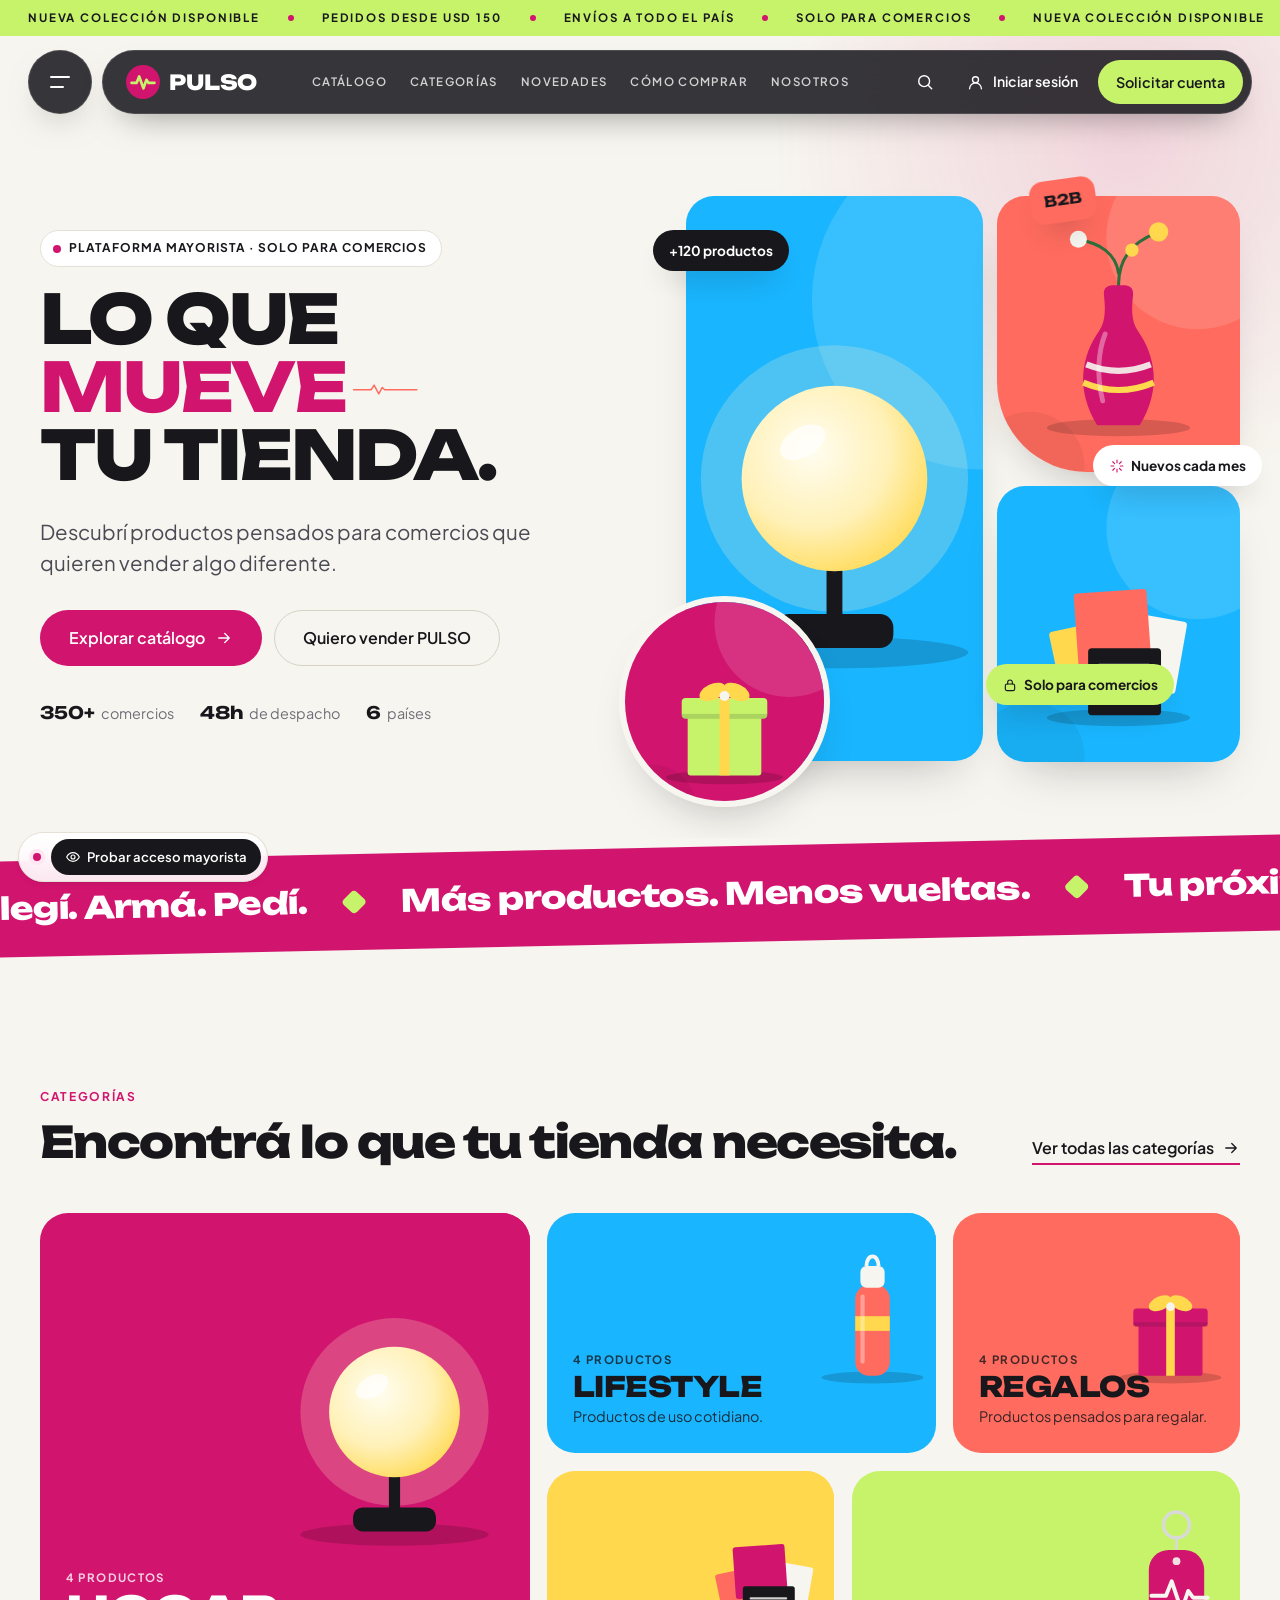
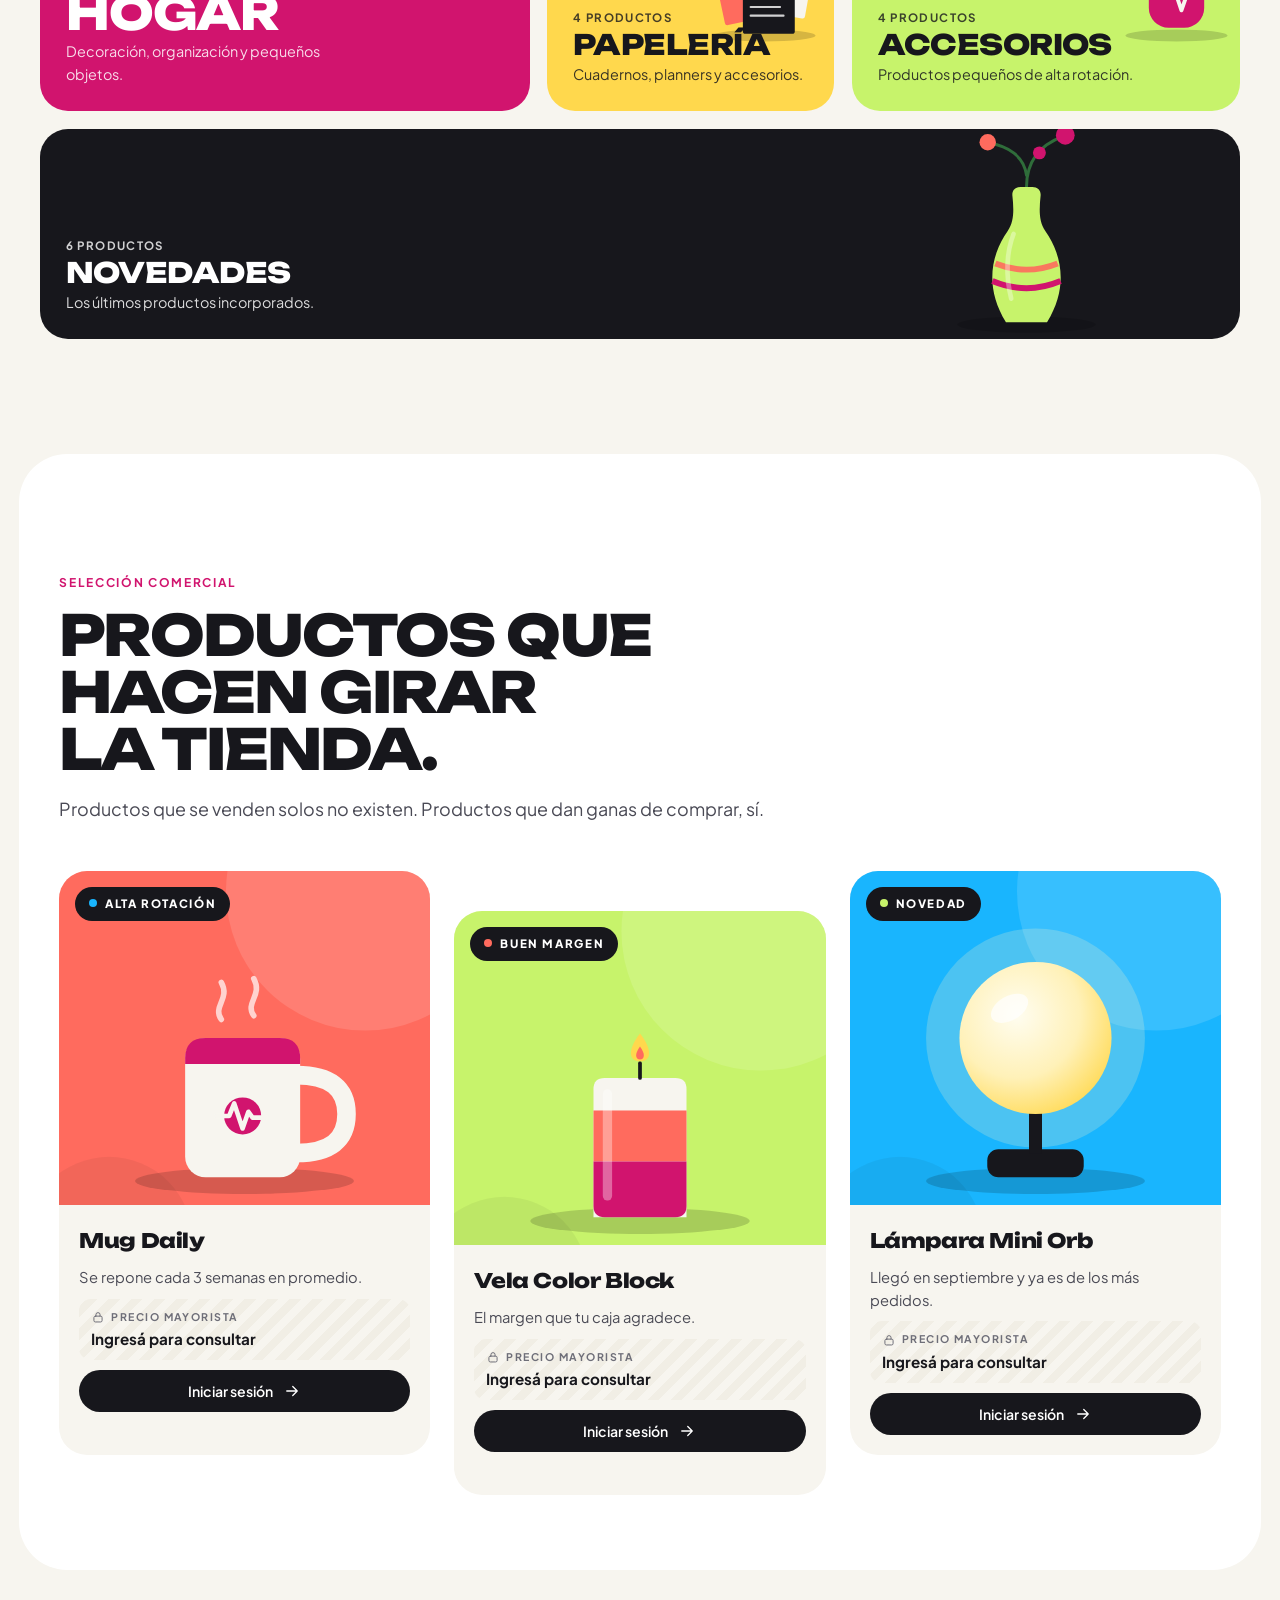
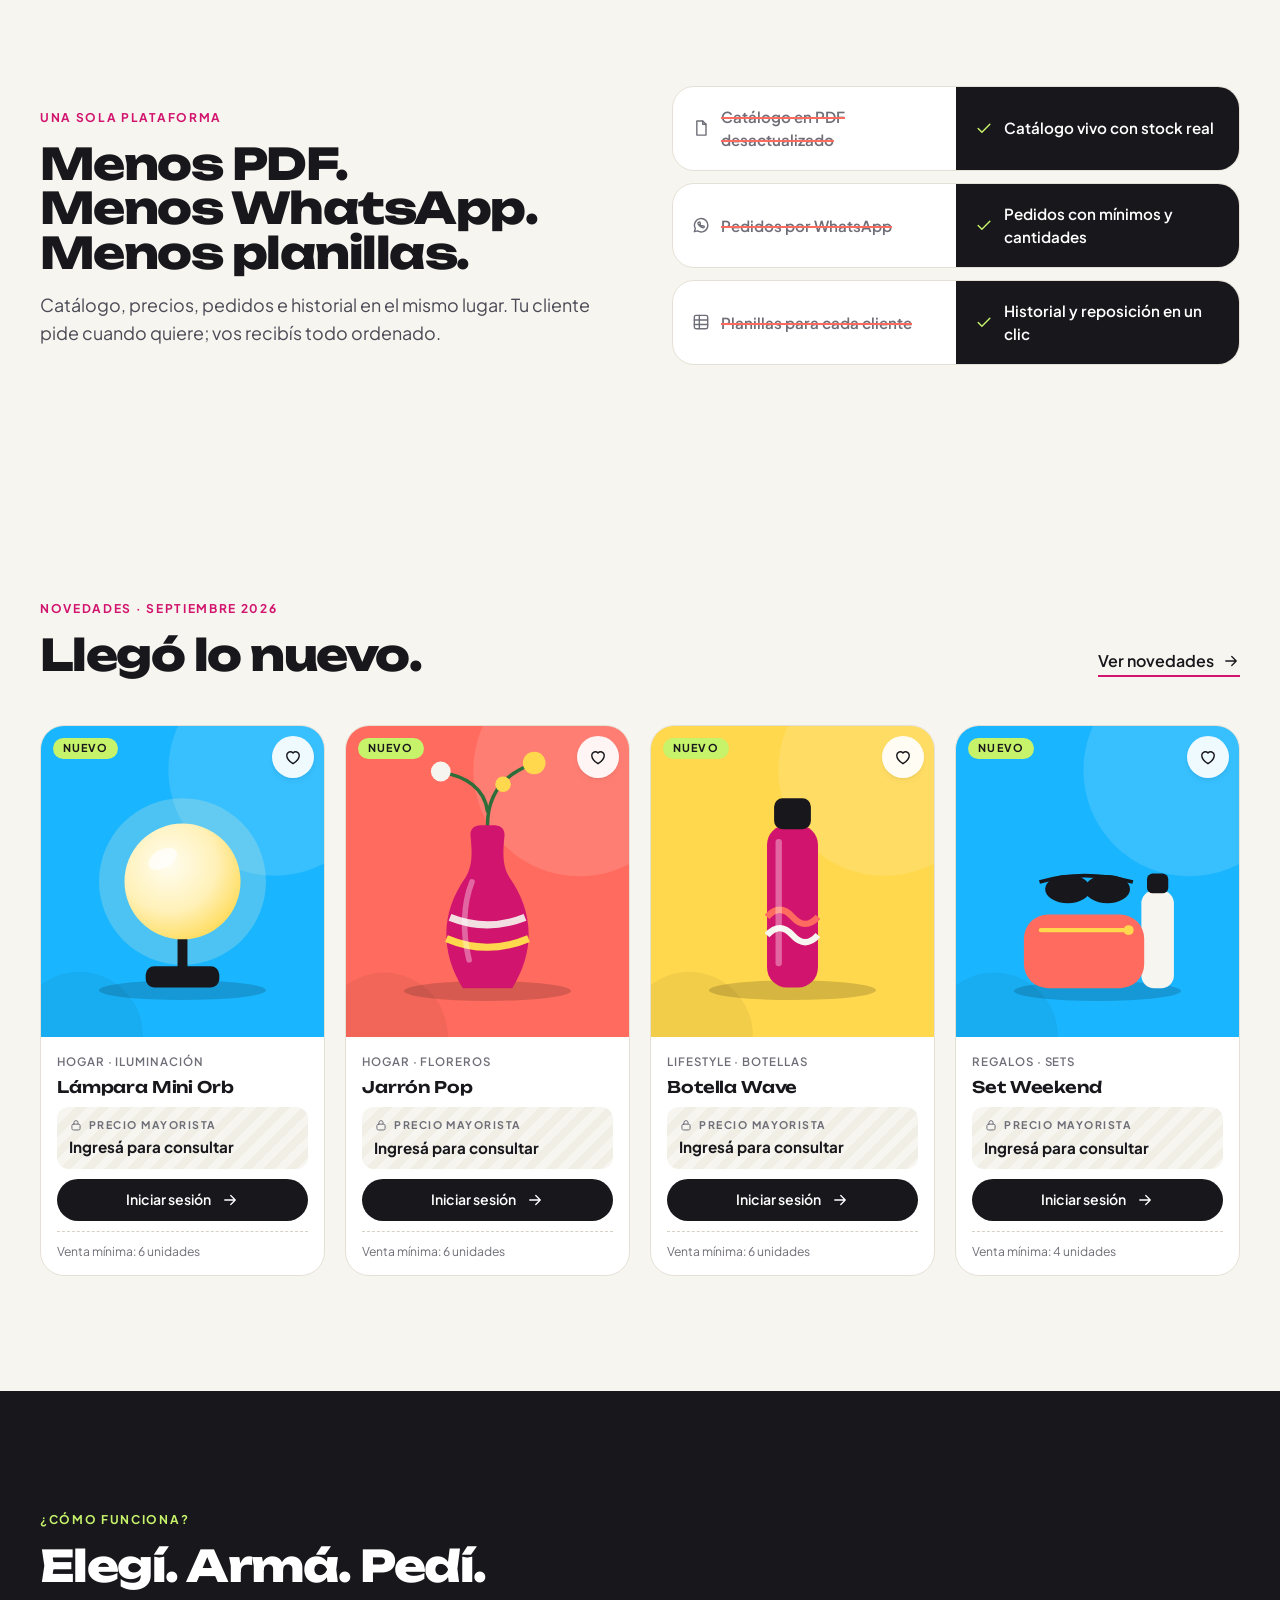
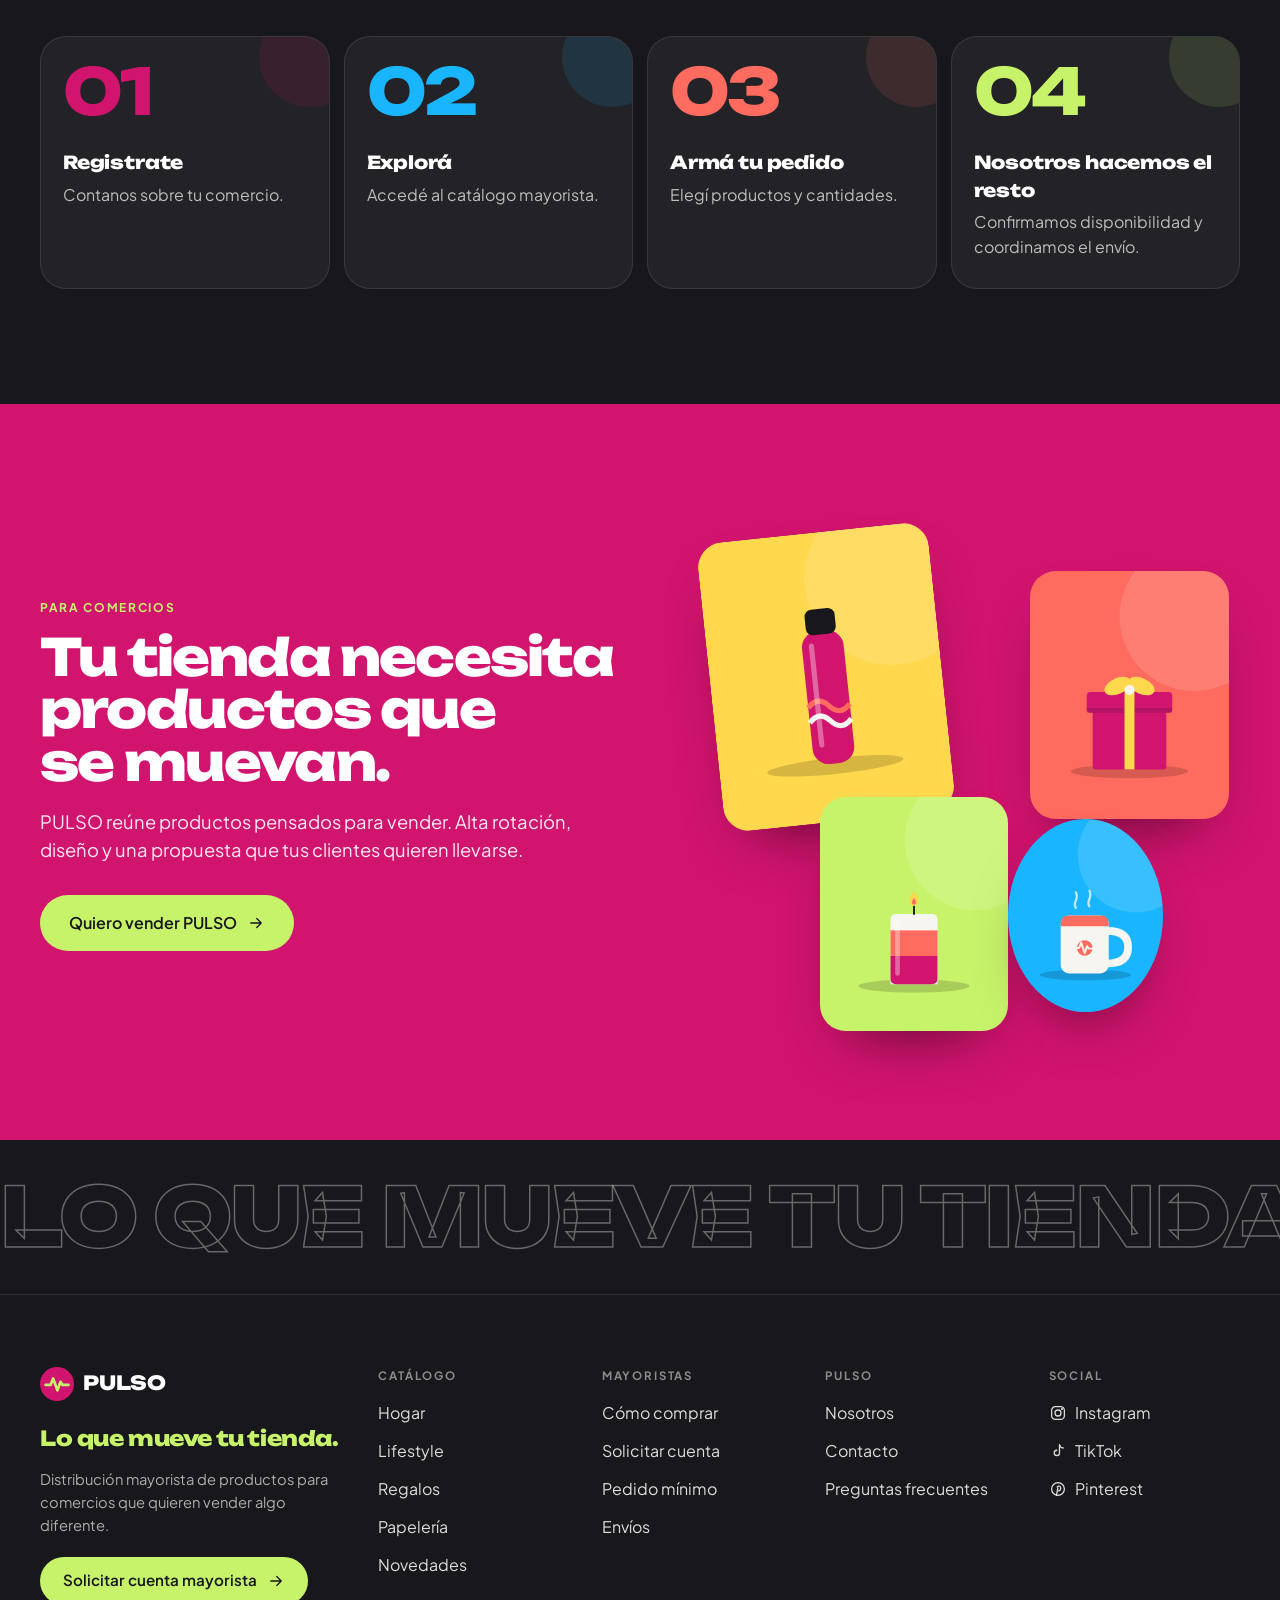
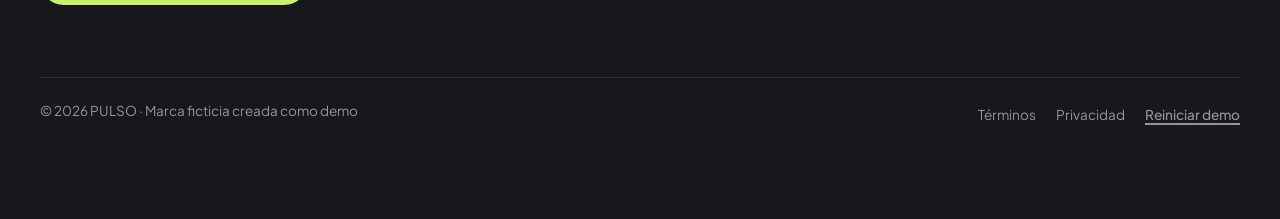
==== commit 49ee30ff: "Color principal: violeta #6C4DFF → magenta #D1146E Reemplazo en tokens, hover, tintes, sombras, logo" ====
--- a/index.html
+++ b/index.html
@@ -5,7 +5,7 @@
   <meta name="viewport" content="width=device-width, initial-scale=1, viewport-fit=cover">
   <title>PULSO · Lo que mueve tu tienda</title>
   <meta name="description" content="PULSO: plataforma mayorista B2B para comercios. Catálogo, precios exclusivos, pedidos con mínimo de compra e historial. Demo ficticia.">
-  <meta name="theme-color" content="#6C4DFF">
+  <meta name="theme-color" content="#D1146E">
   <meta property="og:title" content="PULSO · Lo que mueve tu tienda">
   <meta property="og:description" content="Demo de plataforma mayorista B2B: catálogo, precios privados, pedidos y cuenta de cliente.">
   <meta property="og:image" content="assets/img/og.svg">
@@ -39,7 +39,7 @@
     <div class="ns-bar">
       <a class="ns-brand" href="#/" aria-label="PULSO, ir al inicio">
         <span class="pl-logo">
-          <svg class="pl-mark" viewBox="0 0 40 40" aria-hidden="true" focusable="false"><circle cx="20" cy="20" r="20" fill="#6C4DFF"/><path class="pl-mark__line" pathLength="1" d="M6.5 21h6l3-7.5 5 14 3.5-10 2.5 3.5h7" fill="none" stroke="#C7F36B" stroke-width="3.2" stroke-linecap="round" stroke-linejoin="round"/></svg>
+          <svg class="pl-mark" viewBox="0 0 40 40" aria-hidden="true" focusable="false"><circle cx="20" cy="20" r="20" fill="#D1146E"/><path class="pl-mark__line" pathLength="1" d="M6.5 21h6l3-7.5 5 14 3.5-10 2.5 3.5h7" fill="none" stroke="#C7F36B" stroke-width="3.2" stroke-linecap="round" stroke-linejoin="round"/></svg>
           <span class="pl-logo__word">PULSO</span>
         </span>
       </a>
--- a/assets/css/base.css
+++ b/assets/css/base.css
@@ -6,9 +6,9 @@
 
 :root {
   /* Marca */
-  --purple: #6C4DFF;
-  --purple-600: #5A3BEE;
-  --purple-50: #F0ECFF;
+  --primary: #D1146E;
+  --primary-600: #B00E5C;
+  --primary-50: #FFE6F1;
   --electric-blue: #19B5FE;
   --lime: #C7F36B;
   --coral: #FF6B5E;
@@ -48,7 +48,7 @@
   --pl-top: 36px;
 
   /* Firma NS adaptada a PULSO */
-  --ns-accent: #6C4DFF;
+  --ns-accent: #D1146E;
   --ns-on-accent: #FFFFFF;
   --ns-bar: #17171C;
   --ns-panel-bg: #17171C;
@@ -128,7 +128,7 @@
 .pl-eyebrow {
   display: inline-flex; align-items: center; gap: 8px;
   font-size: .75rem; font-weight: 700; letter-spacing: .14em; text-transform: uppercase;
-  color: var(--purple); margin-bottom: 14px;
+  color: var(--primary); margin-bottom: 14px;
 }
 .pl-eyebrow--light { color: var(--lime); }
 .pl-head { margin-bottom: clamp(28px, 4vw, 48px); max-width: 900px; }
@@ -136,12 +136,12 @@
 .pl-link {
   display: inline-flex; align-items: center; gap: 8px;
   font-weight: 600; text-decoration: none; color: var(--ink);
-  border-bottom: 2px solid var(--purple); padding-bottom: 2px;
+  border-bottom: 2px solid var(--primary); padding-bottom: 2px;
 }
 .pl-link .i { width: 18px; height: 18px; transition: transform .35s var(--ease); }
 .pl-link:hover .i { transform: translateX(4px); }
 .pl-dot { display: inline-block; width: 10px; height: 10px; border-radius: 50%; flex: none; }
-.pl-dot--purple { background: var(--purple); } .pl-dot--blue { background: var(--electric-blue); }
+.pl-dot--purple { background: var(--primary); } .pl-dot--blue { background: var(--electric-blue); }
 .pl-dot--coral { background: var(--coral); } .pl-dot--yellow { background: var(--yellow); }
 .pl-dot--lime { background: var(--lime); } .pl-dot--dark { background: var(--dark); }
 
@@ -174,8 +174,8 @@
 .pl-btn:hover .pl-btn__arrow { transform: translateX(4px); }
 .pl-btn .i { width: 18px; height: 18px; }
 
-.pl-btn--primary { --bg: var(--purple); }
-.pl-btn--primary:hover { --bg: var(--purple-600); box-shadow: 0 14px 28px -14px rgb(108 77 255 / .8); }
+.pl-btn--primary { --bg: var(--primary); }
+.pl-btn--primary:hover { --bg: var(--primary-600); box-shadow: 0 14px 28px -14px rgb(209 20 110 / .8); }
 .pl-btn--dark { --bg: var(--dark); }
 .pl-btn--lime { --bg: var(--lime); --fg: var(--dark); }
 .pl-btn--lime::before { background: rgb(255 255 255 / .35); }
@@ -198,11 +198,11 @@
 @keyframes pl-spin { to { transform: rotate(360deg); } }
 
 .pl-linkbtn {
-  background: none; border: 0; padding: 4px 0; color: var(--purple); font-weight: 600; font-size: .9rem;
+  background: none; border: 0; padding: 4px 0; color: var(--primary); font-weight: 600; font-size: .9rem;
   text-decoration: underline; text-underline-offset: 3px; text-decoration-thickness: 1.5px;
   display: inline-flex; align-items: center; gap: 6px;
 }
-.pl-linkbtn:hover { color: var(--purple-600); }
+.pl-linkbtn:hover { color: var(--primary-600); }
 .pl-linkbtn--light { color: #fff; opacity: .85; }
 .pl-linkbtn .i { width: 16px; height: 16px; }
 
@@ -226,7 +226,7 @@
 .pl-badge--yellow { background: var(--yellow); color: var(--dark); }
 .pl-badge--coral { background: var(--coral); color: var(--dark); }
 .pl-badge--blue { background: var(--electric-blue); color: var(--dark); }
-.pl-badge--purple { background: var(--purple); color: #fff; }
+.pl-badge--purple { background: var(--primary); color: #fff; }
 .pl-badge--light { background: #fff; color: var(--ink); }
 .pl-badge--dark { background: var(--dark); color: #fff; }
 
@@ -245,10 +245,10 @@
 .pl-chip span { color: var(--ink-3); font-size: .78rem; }
 .pl-chip.is-on span { color: rgb(255 255 255 / .7); }
 .pl-chip .i { width: 16px; height: 16px; }
-.pl-chip--active { background: var(--purple-50); border-color: transparent; color: var(--purple); font-weight: 600; }
+.pl-chip--active { background: var(--primary-50); border-color: transparent; color: var(--primary); font-weight: 600; }
 .pl-chip--active .i { width: 14px; height: 14px; }
-.pl-chip--active:hover { border-color: var(--purple); }
-.pl-chip--purple { background: var(--purple); color: #fff; border-color: transparent; }
+.pl-chip--active:hover { border-color: var(--primary); }
+.pl-chip--purple { background: var(--primary); color: #fff; border-color: transparent; }
 .pl-chip--blue { background: var(--electric-blue); border-color: transparent; }
 .pl-chip--coral { background: var(--coral); border-color: transparent; }
 .pl-chip--yellow { background: var(--yellow); border-color: transparent; }
@@ -285,7 +285,7 @@
 .pl-field input::placeholder, textarea::placeholder { color: #9d9da6; }
 .pl-field input:hover, .pl-select select:hover { border-color: #b7b1a1; }
 .pl-field input:focus, .pl-field textarea:focus, .pl-select select:focus {
-  outline: none; border-color: var(--purple); box-shadow: 0 0 0 4px rgb(108 77 255 / .15);
+  outline: none; border-color: var(--primary); box-shadow: 0 0 0 4px rgb(209 20 110 / .15);
 }
 .pl-field [aria-invalid="true"] { border-color: var(--coral); box-shadow: 0 0 0 4px rgb(255 107 94 / .15); }
 .pl-field__msg { font-size: .8rem; color: #C23A2E; min-height: 0; }
@@ -296,7 +296,7 @@
   position: absolute; right: 4px; top: 50%; translate: 0 -50%;
   width: 44px; height: 44px; display: grid; place-items: center; border: 0; background: none; color: var(--ink-3); border-radius: 10px;
 }
-.pl-field__toggle[aria-pressed="true"] { color: var(--purple); }
+.pl-field__toggle[aria-pressed="true"] { color: var(--primary); }
 .pl-form__row { display: flex; justify-content: space-between; align-items: center; gap: 12px; flex-wrap: wrap; }
 .pl-form__error {
   padding: 12px 14px; border-radius: 12px; background: #FFE9E6; color: #A42D22; font-size: .9rem; font-weight: 500;
@@ -321,9 +321,9 @@
   content: ''; width: 10px; height: 6px; border: 2.5px solid #fff; border-top: 0; border-right: 0;
   transform: rotate(-45deg) scale(0); margin-top: -3px; transition: transform .25s var(--ease-back);
 }
-.pl-check input:checked + span { background: var(--purple); border-color: var(--purple); }
+.pl-check input:checked + span { background: var(--primary); border-color: var(--primary); }
 .pl-check input:checked + span::after { transform: rotate(-45deg) scale(1); }
-.pl-check input:focus-visible + span, .pl-switch input:focus-visible + span { outline: 2px solid var(--purple); outline-offset: 3px; }
+.pl-check input:focus-visible + span, .pl-switch input:focus-visible + span { outline: 2px solid var(--primary); outline-offset: 3px; }
 .pl-check input[aria-invalid="true"] + span { border-color: var(--coral); }
 .pl-switch > span {
   width: 40px; height: 24px; border-radius: 999px; background: var(--line-2); position: relative; flex: none; transition: background-color .25s;
@@ -332,7 +332,7 @@
   content: ''; position: absolute; left: 3px; top: 3px; width: 18px; height: 18px; border-radius: 50%; background: #fff;
   box-shadow: var(--shadow-sm); transition: transform .3s var(--ease);
 }
-.pl-switch input:checked + span { background: var(--purple); }
+.pl-switch input:checked + span { background: var(--primary); }
 .pl-switch input:checked + span::after { transform: translateX(16px); }
 
 /* ---------- Revelado al hacer scroll ---------- */
--- a/assets/css/components.css
+++ b/assets/css/components.css
@@ -15,7 +15,7 @@
   font-size: .72rem; font-weight: 700; letter-spacing: .16em; text-transform: uppercase; white-space: nowrap;
   animation: pl-marquee 36s linear infinite;
 }
-.pl-topbar__track i { width: 6px; height: 6px; border-radius: 50%; background: var(--purple); flex: none; }
+.pl-topbar__track i { width: 6px; height: 6px; border-radius: 50%; background: var(--primary); flex: none; }
 .pl-topbar:hover .pl-topbar__track { animation-play-state: paused; }
 @keyframes pl-marquee { to { transform: translateX(-50%); } }
 
@@ -86,16 +86,16 @@
   border: 0; border-radius: 12px; background: none; text-decoration: none; font-size: .92rem; font-weight: 500; text-align: left;
 }
 .pl-user__menu a:hover, .pl-user__menu button:hover { background: var(--cream); }
-.pl-user__menu .i { width: 18px; height: 18px; color: var(--purple); }
+.pl-user__menu .i { width: 18px; height: 18px; color: var(--primary); }
 .pl-user__menu button { color: #B03A2E; }
 .pl-user__menu button .i { color: currentColor; }
 
 .pl-cartbtn {
   position: relative; display: inline-flex; align-items: center; gap: 8px; height: 44px; padding: 0 16px 0 14px;
-  border: 0; border-radius: 999px; background: var(--purple); color: #fff; font-weight: 600; font-size: .88rem;
+  border: 0; border-radius: 999px; background: var(--primary); color: #fff; font-weight: 600; font-size: .88rem;
   transition: background-color .25s, transform .35s var(--ease);
 }
-.pl-cartbtn:hover { background: var(--purple-600); transform: scale(1.03); }
+.pl-cartbtn:hover { background: var(--primary-600); transform: scale(1.03); }
 .pl-cartbtn .i { width: 19px; height: 19px; }
 
 /* =========================================================
@@ -110,7 +110,7 @@
   background:
     radial-gradient(circle at 100% 0, rgb(255 255 255 / .12) 0 190px, transparent 191px),
     radial-gradient(circle at 0 100%, rgb(199 243 107 / .16) 0 120px, transparent 121px),
-    var(--purple);
+    var(--primary);
 }
 .pl-menu .ns-panel__label { color: rgb(255 255 255 / .6); margin: 0 0 12px; }
 
@@ -246,7 +246,7 @@
 .pl-card__title { font-family: var(--font-display); font-size: 1rem; font-weight: 600; letter-spacing: -.01em; line-height: 1.25; margin-top: -4px; }
 .pl-card__title a { text-decoration: none; }
 .pl-card__title a::after { content: ''; position: absolute; inset: 0 0 auto 0; aspect-ratio: 4 / 4.4; }
-.pl-card__title a:hover { color: var(--purple); }
+.pl-card__title a:hover { color: var(--primary); }
 .pl-card__foot { display: flex; justify-content: space-between; gap: 8px; flex-wrap: wrap; margin-top: auto; padding-top: 10px; border-top: 1px dashed var(--line-2); font-size: .76rem; color: var(--ink-3); }
 
 /* ---------- Precio ---------- */
@@ -268,14 +268,14 @@
   border: 1.5px solid var(--line-2); border-radius: 999px; background: #fff; overflow: hidden;
 }
 .pl-qty__btn { width: 36px; height: 100%; display: grid; place-items: center; border: 0; background: none; padding: 0; transition: background-color .2s, color .2s; }
-.pl-qty__btn:hover { background: var(--cream); color: var(--purple); }
+.pl-qty__btn:hover { background: var(--cream); color: var(--primary); }
 .pl-qty__btn .i { width: 16px; height: 16px; }
 .pl-qty__input {
   width: 42px; height: 100%; border: 0; background: none; text-align: center; font-weight: 700; font-size: .95rem;
   -moz-appearance: textfield; appearance: textfield;
 }
 .pl-qty__input::-webkit-inner-spin-button, .pl-qty__input::-webkit-outer-spin-button { -webkit-appearance: none; margin: 0; }
-.pl-qty__input:focus { outline: none; background: var(--purple-50); }
+.pl-qty__input:focus { outline: none; background: var(--primary-50); }
 .pl-qty--sm { height: 36px; }
 .pl-qty--sm .pl-qty__btn { width: 32px; }
 .pl-qty--sm .pl-qty__input { width: 38px; font-size: .88rem; }
@@ -303,7 +303,7 @@
   font-size: .78rem; font-weight: 600; white-space: nowrap; background: var(--cream); color: var(--ink);
 }
 .pl-status i { width: 8px; height: 8px; border-radius: 50%; background: currentColor; }
-.pl-status--recibido { background: var(--purple-50); color: #4B30D6; }
+.pl-status--recibido { background: var(--primary-50); color: #A30F57; }
 .pl-status--confirmado { background: #E0F4FF; color: #0B6FA0; }
 .pl-status--preparando { background: #FFF4CC; color: #7A5B00; }
 .pl-status--enviado { background: #FFE6E3; color: #A8342A; }
@@ -345,7 +345,7 @@
 .pl-progress__bar { position: relative; height: 10px; margin-top: 12px; border-radius: 999px; background: #E6E1D4; overflow: hidden; }
 .pl-progress__bar span {
   position: absolute; inset: 0; transform-origin: left; transform: scaleX(var(--p, 0));
-  border-radius: inherit; background: linear-gradient(90deg, var(--purple), var(--electric-blue));
+  border-radius: inherit; background: linear-gradient(90deg, var(--primary), var(--electric-blue));
   transition: transform .7s var(--ease), background .4s;
 }
 .pl-progress.is-done { background: #EEFAD9; }
@@ -364,7 +364,7 @@
 .pl-line__img img { width: 64px; height: 80px; object-fit: cover; border-radius: 12px; }
 .pl-line__info { display: grid; gap: 3px; min-width: 0; }
 .pl-line__name { font-weight: 700; text-decoration: none; line-height: 1.2; }
-.pl-line__name:hover { color: var(--purple); }
+.pl-line__name:hover { color: var(--primary); }
 .pl-line__sku { font-size: .74rem; color: var(--ink-3); }
 .pl-line__calc { font-size: .85rem; color: var(--ink-2); margin-bottom: 6px; }
 .pl-line__end { display: grid; justify-items: end; gap: 10px; }
@@ -375,7 +375,7 @@
 .pl-note { display: grid; gap: 6px; margin-top: 16px; font-size: .85rem; font-weight: 600; }
 .pl-note small { font-weight: 400; color: var(--ink-3); }
 .pl-note textarea { width: 100%; resize: vertical; min-height: 64px; padding: 10px 14px; border-radius: 14px; border: 1.5px solid var(--line-2); font-size: .9rem; font-weight: 400; }
-.pl-note textarea:focus { outline: none; border-color: var(--purple); }
+.pl-note textarea:focus { outline: none; border-color: var(--primary); }
 
 .pl-totals { display: grid; gap: 6px; font-size: .9rem; }
 .pl-totals div { display: flex; justify-content: space-between; gap: 12px; }
@@ -409,7 +409,7 @@
 .pl-modal--search { place-items: start center; padding-top: clamp(16px, 10vh, 110px); }
 .pl-modal--search .pl-modal__card { width: min(680px, 100%); padding: 10px; }
 .pl-search__form { display: flex; align-items: center; gap: 12px; padding: 6px 12px 6px 18px; border-bottom: 1px solid var(--line); }
-.pl-search__form > .i { width: 22px; height: 22px; color: var(--purple); }
+.pl-search__form > .i { width: 22px; height: 22px; color: var(--primary); }
 .pl-search__form input { flex: 1; min-width: 0; height: 58px; border: 0; background: none; font-size: 1.2rem; font-weight: 500; }
 .pl-search__form input:focus { outline: none; }
 .pl-search__form input::-webkit-search-cancel-button { display: none; }
@@ -448,7 +448,7 @@
 .pl-toast.is-out { opacity: 0; transform: translateX(30px); }
 .pl-toast__icon { width: 32px; height: 32px; border-radius: 50%; display: grid; place-items: center; background: var(--lime); color: var(--dark); flex: none; }
 .pl-toast__icon .i { width: 18px; height: 18px; }
-.pl-toast--purple { background: var(--purple); }
+.pl-toast--purple { background: var(--primary); }
 .pl-toast--coral .pl-toast__icon { background: var(--coral); }
 .pl-toast__text { flex: 1; }
 .pl-toast__action { color: var(--lime); font-weight: 700; font-size: .85rem; white-space: nowrap; }
@@ -465,12 +465,12 @@
   animation: pl-rise .6s 1.2s var(--ease) both;
   transition: opacity .3s, visibility .3s;
 }
-.pl-demo__dot { width: 8px; height: 8px; border-radius: 50%; background: var(--purple); box-shadow: 0 0 0 4px var(--purple-50); }
+.pl-demo__dot { width: 8px; height: 8px; border-radius: 50%; background: var(--primary); box-shadow: 0 0 0 4px var(--primary-50); }
 .pl-demo button {
   display: inline-flex; align-items: center; gap: 6px; min-height: 36px; padding: 0 14px; border: 0; border-radius: 999px;
   background: var(--dark); color: #fff; font-weight: 600; font-size: .82rem; transition: background-color .25s;
 }
-.pl-demo button:hover { background: var(--purple); }
+.pl-demo button:hover { background: var(--primary); }
 .pl-demo button .i { width: 16px; height: 16px; }
 html.is-member .pl-demo__dot { background: var(--lime); box-shadow: 0 0 0 4px #EEFAD9; }
 html.is-member .pl-demo button { background: var(--cream); color: var(--ink); border: 1px solid var(--line-2); }
@@ -486,7 +486,7 @@
 .pl-demo-card code { font-size: .95rem; color: #fff; }
 .pl-demo-steps { display: grid; gap: 8px; margin-top: 18px; }
 .pl-demo-steps li { display: flex; align-items: center; gap: 12px; font-size: .92rem; }
-.pl-demo-steps span { width: 26px; height: 26px; border-radius: 50%; display: grid; place-items: center; background: var(--purple-50); color: var(--purple); font-weight: 700; font-size: .8rem; }
+.pl-demo-steps span { width: 26px; height: 26px; border-radius: 50%; display: grid; place-items: center; background: var(--primary-50); color: var(--primary); font-weight: 700; font-size: .8rem; }
 
 /* ---------- Estados vacíos ---------- */
 .pl-empty { display: grid; justify-items: center; text-align: center; gap: 10px; padding: clamp(32px, 6vw, 64px) 16px; }
@@ -512,7 +512,7 @@
 .pl-table tr.is-fresh { animation: pl-fresh 2.4s var(--ease); }
 @keyframes pl-fresh { 0%, 40% { background: #EEFAD9; } }
 .pl-order-link { border: 0; background: none; padding: 0; font-weight: 700; font-family: ui-monospace, Consolas, monospace; font-size: .9rem; color: var(--ink); }
-.pl-order-link:hover { color: var(--purple); text-decoration: underline; }
+.pl-order-link:hover { color: var(--primary); text-decoration: underline; }
 
 .pl-dl { display: grid; gap: 0; }
 .pl-dl div { display: flex; justify-content: space-between; gap: 12px; padding: 10px 0; border-bottom: 1px solid var(--line); font-size: .92rem; }
@@ -528,8 +528,8 @@
 .pl-timeline span { position: relative; z-index: 1; width: 28px; height: 28px; border-radius: 50%; display: grid; place-items: center; background: var(--line); color: #fff; }
 .pl-timeline span .i { width: 14px; height: 14px; }
 .pl-timeline li.is-done, .pl-timeline li.is-current { color: var(--ink); }
-.pl-timeline li.is-done::before, .pl-timeline li.is-current::before { background: var(--purple); }
-.pl-timeline li.is-done span { background: var(--purple); }
+.pl-timeline li.is-done::before, .pl-timeline li.is-current::before { background: var(--primary); }
+.pl-timeline li.is-done span { background: var(--primary); }
 .pl-timeline li.is-current span { background: var(--lime); color: var(--dark); box-shadow: 0 0 0 5px #EEFAD9; }
 
 .pl-mini-lines { display: grid; }
@@ -537,7 +537,7 @@
 .pl-mini-lines img { width: 48px; height: 60px; object-fit: cover; border-radius: 10px; }
 .pl-mini-lines span { display: grid; font-weight: 600; }
 .pl-mini-lines span a { text-decoration: none; }
-.pl-mini-lines span a:hover { color: var(--purple); }
+.pl-mini-lines span a:hover { color: var(--primary); }
 .pl-mini-lines small { font-weight: 400; color: var(--ink-3); }
 .pl-mini-total { display: flex; justify-content: space-between; align-items: baseline; padding-top: 14px; }
 .pl-mini-total strong { font-family: var(--font-display); font-size: 1.3rem; font-weight: 800; }
--- a/assets/css/pages.css
+++ b/assets/css/pages.css
@@ -11,12 +11,12 @@
 .pl-hero { position: relative; padding: clamp(120px, 13vw, 160px) 0 clamp(48px, 6vw, 80px); overflow: hidden; }
 .pl-hero::before {
   content: ''; position: absolute; width: 60vw; height: 60vw; max-width: 900px; max-height: 900px; right: -18vw; top: -22vw;
-  border-radius: 50%; background: radial-gradient(circle, rgb(108 77 255 / .14), transparent 65%); pointer-events: none;
+  border-radius: 50%; background: radial-gradient(circle, rgb(209 20 110 / .14), transparent 65%); pointer-events: none;
 }
 .pl-hero__grid { position: relative; display: grid; grid-template-columns: 1.05fr 1fr; gap: clamp(32px, 5vw, 72px); align-items: center; }
 .pl-hero__eyebrow { background: #fff; border: 1px solid var(--line); padding: 8px 14px 8px 12px; border-radius: 999px; color: var(--ink); letter-spacing: .08em; }
-.pl-hero__eyebrow .pl-live { background: var(--purple); animation-name: pl-live-purple; }
-@keyframes pl-live-purple { 70% { box-shadow: 0 0 0 10px rgb(108 77 255 / 0); } from { box-shadow: 0 0 0 0 rgb(108 77 255 / .6); } }
+.pl-hero__eyebrow .pl-live { background: var(--primary); animation-name: pl-live-purple; }
+@keyframes pl-live-purple { 70% { box-shadow: 0 0 0 10px rgb(209 20 110 / 0); } from { box-shadow: 0 0 0 0 rgb(209 20 110 / .6); } }
 .pl-hero__title {
   font-family: var(--font-display); font-weight: 800; letter-spacing: -.035em; line-height: .96;
   font-size: clamp(2.4rem, 5.3vw, 5.4rem); margin-top: 6px;
@@ -26,7 +26,7 @@
 .pl-hero__line:nth-child(2) > span { animation-delay: .08s; }
 .pl-hero__line:nth-child(3) > span { animation-delay: .16s; }
 @keyframes pl-line-up { from { transform: translateY(105%); } }
-.pl-hero__line--accent { color: var(--purple); }
+.pl-hero__line--accent { color: var(--primary); }
 .pl-pulse-line { width: .95em; height: .3em; color: var(--coral); flex: none; margin-top: .06em; }
 .pl-pulse-line path { stroke-dasharray: 1; stroke-dashoffset: 1; animation: pl-draw 1.4s .6s var(--ease) forwards, pl-beat 2.4s 2.2s ease-in-out infinite; }
 @keyframes pl-beat { 0%, 100% { opacity: 1; } 50% { opacity: .55; } }
@@ -50,19 +50,19 @@
   font-weight: 700; font-size: .85rem; white-space: nowrap;
   animation: pl-chip-in .7s var(--ease-back) both, pl-float 6s ease-in-out infinite;
 }
-.pl-chipf .i { width: 16px; height: 16px; color: var(--purple); }
+.pl-chipf .i { width: 16px; height: 16px; color: var(--primary); }
 .pl-chipf--1 { top: 6%; left: -6%; background: var(--dark); color: #fff; animation-delay: .7s, 1.4s; }
 .pl-chipf--2 { top: 44%; right: -4%; animation-delay: .85s, 2s; }
 .pl-chipf--3 { bottom: 10%; right: 12%; background: var(--lime); animation-delay: 1s, 2.6s; }
 .pl-chipf--3 .i { color: var(--dark); }
 .pl-chipf--4 { top: -3%; right: 26%; background: var(--coral); font-family: var(--font-display); font-size: .92rem; padding: 10px 14px; border-radius: 14px; transform: rotate(-8deg); animation-delay: 1.1s, 3s; }
-.pl-chipf--price { bottom: 40%; left: 24%; background: var(--purple); color: #fff; flex-direction: column; align-items: start; gap: 0; border-radius: 18px; font-size: .75rem; font-weight: 500; animation-delay: 1.2s, 1.8s; }
+.pl-chipf--price { bottom: 40%; left: 24%; background: var(--primary); color: #fff; flex-direction: column; align-items: start; gap: 0; border-radius: 18px; font-size: .75rem; font-weight: 500; animation-delay: 1.2s, 1.8s; }
 .pl-chipf--price strong { font-family: var(--font-display); font-size: 1.08rem; }
 @keyframes pl-chip-in { from { opacity: 0; scale: .6; } }
 
 /* Banda de frases */
 .pl-band-wrap { overflow: hidden; padding-block: 24px; margin-top: -14px; }
-.pl-band { background: var(--purple); color: #fff; overflow: hidden; padding-block: clamp(16px, 2vw, 24px); transform: rotate(-1.2deg) scaleX(1.04); }
+.pl-band { background: var(--primary); color: #fff; overflow: hidden; padding-block: clamp(16px, 2vw, 24px); transform: rotate(-1.2deg) scaleX(1.04); }
 .pl-band__track { display: flex; align-items: center; gap: 36px; width: max-content; animation: pl-marquee 30s linear infinite; }
 .pl-band__track span { font-family: var(--font-display); font-weight: 800; font-size: clamp(1.25rem, 2.4vw, 2.1rem); letter-spacing: -.02em; white-space: nowrap; }
 .pl-band__track i { width: 18px; height: 18px; background: var(--lime); border-radius: 4px; transform: rotate(45deg); flex: none; }
@@ -70,7 +70,7 @@
 /* ---------- Categorías ---------- */
 .pl-cats { display: grid; grid-template-columns: repeat(12, 1fr); grid-auto-rows: minmax(210px, auto); gap: clamp(12px, 1.4vw, 18px); }
 .pl-cat {
-  --bg: var(--purple); --fg: #fff;
+  --bg: var(--primary); --fg: #fff;
   position: relative; display: flex; flex-direction: column; justify-content: flex-end; gap: 4px;
   padding: clamp(18px, 2vw, 26px); border-radius: 28px; overflow: hidden; background: var(--bg); color: var(--fg);
   text-decoration: none; min-height: 240px; isolation: isolate;
@@ -82,7 +82,7 @@
 .pl-cat:nth-child(4) { grid-column: span 3; }
 .pl-cat:nth-child(5) { grid-column: span 4; }
 .pl-cat:nth-child(6) { grid-column: 1 / -1; min-height: 180px; }
-.pl-cat--purple { --bg: var(--purple); --fg: #fff; }
+.pl-cat--purple { --bg: var(--primary); --fg: #fff; }
 .pl-cat--blue { --bg: var(--electric-blue); --fg: var(--dark); }
 .pl-cat--coral { --bg: var(--coral); --fg: var(--dark); }
 .pl-cat--yellow { --bg: var(--yellow); --fg: var(--dark); }
@@ -141,7 +141,7 @@
 .pl-steps-wrap { background: var(--dark); color: #fff; }
 .pl-steps-wrap .pl-eyebrow { color: var(--lime); }
 .pl-steps { display: grid; grid-template-columns: repeat(4, 1fr); gap: 14px; }
-.pl-step { --c: var(--purple); position: relative; padding: 26px 22px 28px; border-radius: 26px; background: rgb(255 255 255 / .05); border: 1px solid rgb(255 255 255 / .1); overflow: hidden; transition: background-color .3s, transform .45s var(--ease); }
+.pl-step { --c: var(--primary); position: relative; padding: 26px 22px 28px; border-radius: 26px; background: rgb(255 255 255 / .05); border: 1px solid rgb(255 255 255 / .1); overflow: hidden; transition: background-color .3s, transform .45s var(--ease); }
 .pl-step:hover { background: rgb(255 255 255 / .09); transform: translateY(-4px); }
 .pl-step--blue { --c: var(--electric-blue); } .pl-step--coral { --c: var(--coral); } .pl-step--lime { --c: var(--lime); }
 .pl-step__n { display: block; font-family: var(--font-display); font-weight: 800; font-size: clamp(3rem, 5vw, 4.6rem); line-height: .9; letter-spacing: -.04em; color: var(--c); margin-bottom: 28px; }
@@ -150,7 +150,7 @@
 .pl-step::after { content: ''; position: absolute; right: -30px; top: -30px; width: 100px; height: 100px; border-radius: 50%; background: var(--c); opacity: .12; }
 
 /* ---------- Vendedores ---------- */
-.pl-sellers { background: var(--purple); color: #fff; overflow: hidden; }
+.pl-sellers { background: var(--primary); color: #fff; overflow: hidden; }
 .pl-sellers__grid { display: grid; grid-template-columns: 1.1fr 1fr; gap: 40px; align-items: center; padding-block: clamp(72px, 10vw, 130px); }
 .pl-sellers .pl-h2 { font-size: clamp(1.9rem, 4vw, 3.4rem); }
 .pl-sellers p:not(.pl-eyebrow) { font-size: 1.15rem; opacity: .9; max-width: 44ch; margin: 20px 0 30px; }
@@ -176,7 +176,7 @@
 .pl-filter__cats button.is-on { background: var(--dark); color: #fff; font-weight: 600; }
 .pl-filter__cats button.is-on span { color: rgb(255 255 255 / .6); }
 .pl-filter .pl-chip { min-height: 34px; font-size: .8rem; }
-.pl-filter__promo { padding: 18px; border-radius: 20px; background: var(--purple); color: #fff; gap: 12px; }
+.pl-filter__promo { padding: 18px; border-radius: 20px; background: var(--primary); color: #fff; gap: 12px; }
 .pl-filter__promo > .i { width: 26px; height: 26px; color: var(--lime); }
 .pl-filter__promo p { font-size: .88rem; }
 .pl-filter__promo .pl-btn { --bg: var(--lime); --fg: var(--dark); }
@@ -187,7 +187,7 @@
 .pl-toolbar__search input {
   width: 100%; height: 50px; padding: 0 16px 0 46px; border-radius: 999px; border: 1.5px solid var(--line-2); background: #fff; font-weight: 500;
 }
-.pl-toolbar__search input:focus { outline: none; border-color: var(--purple); box-shadow: 0 0 0 4px rgb(108 77 255 / .15); }
+.pl-toolbar__search input:focus { outline: none; border-color: var(--primary); box-shadow: 0 0 0 4px rgb(209 20 110 / .15); }
 .pl-toolbar .pl-select select { height: 50px; min-height: 50px; border-radius: 999px; padding-left: 18px; background: #fff; border: 1.5px solid var(--line-2); }
 .pl-toolbar__filters { display: none; min-height: 50px; }
 .pl-toolbar__meta { display: flex; align-items: center; gap: 12px; flex-wrap: wrap; margin: 16px 0 20px; min-height: 36px; }
@@ -197,7 +197,7 @@
 .pl-pdp { padding-top: clamp(120px, 12vw, 150px); padding-bottom: 40px; }
 .pl-crumbs { display: flex; flex-wrap: wrap; gap: 8px; font-size: .85rem; color: var(--ink-3); margin-bottom: 20px; }
 .pl-crumbs a { text-decoration: none; }
-.pl-crumbs a:hover { color: var(--purple); }
+.pl-crumbs a:hover { color: var(--primary); }
 .pl-pdp__grid { display: grid; grid-template-columns: 1.1fr 1fr; gap: clamp(28px, 4vw, 64px); align-items: start; }
 .pl-gallery { position: sticky; top: 110px; display: grid; grid-template-columns: 84px 1fr; gap: 14px; }
 .pl-gallery__main { position: relative; grid-column: 2; grid-row: 1; border-radius: 32px; overflow: hidden; aspect-ratio: 4 / 5; }
@@ -209,7 +209,7 @@
 .pl-gallery__thumb { padding: 0; border: 2px solid transparent; border-radius: 16px; overflow: hidden; background: none; transition: border-color .2s, transform .3s var(--ease); }
 .pl-gallery__thumb img { width: 100%; aspect-ratio: 4 / 5; object-fit: cover; }
 .pl-gallery__thumb:hover { transform: translateY(-2px); }
-.pl-gallery__thumb.is-on { border-color: var(--purple); }
+.pl-gallery__thumb.is-on { border-color: var(--primary); }
 
 .pl-pdp__info { display: grid; gap: 16px; }
 .pl-pdp__cat { display: flex; gap: 8px; flex-wrap: wrap; }
@@ -230,17 +230,17 @@
 .pl-pdp__facts dd { font-weight: 600; margin-top: 2px; }
 .pl-pdp__buy { display: grid; grid-template-columns: auto 1fr; gap: 10px; }
 .pl-pdp__subtotal { font-size: .9rem; color: var(--ink-2); }
-.pl-pdp__incart { display: flex; align-items: center; gap: 8px; flex-wrap: wrap; padding: 10px 14px; border-radius: 14px; background: var(--purple-50); font-size: .9rem; }
-.pl-pdp__incart .i { color: var(--purple); width: 18px; }
+.pl-pdp__incart { display: flex; align-items: center; gap: 8px; flex-wrap: wrap; padding: 10px 14px; border-radius: 14px; background: var(--primary-50); font-size: .9rem; }
+.pl-pdp__incart .i { color: var(--primary); width: 18px; }
 .pl-pdp__min { display: flex; align-items: center; gap: 8px; font-size: .92rem; }
-.pl-pdp__min .i { color: var(--purple); }
+.pl-pdp__min .i { color: var(--primary); }
 .pl-pdp__perks { display: grid; grid-template-columns: 1fr 1fr; gap: 8px; margin-top: 4px; }
 .pl-pdp__perks li { display: flex; align-items: center; gap: 8px; font-size: .9rem; font-weight: 500; }
-.pl-pdp__perks .i { width: 18px; height: 18px; color: var(--purple); }
+.pl-pdp__perks .i { width: 18px; height: 18px; color: var(--primary); }
 
 /* Bloqueo para visitantes */
 .pl-unlock { position: relative; border-radius: 28px; overflow: hidden; background: var(--dark); color: #fff; isolation: isolate; }
-.pl-unlock::before { content: ''; position: absolute; z-index: -1; width: 320px; height: 320px; right: -80px; top: -120px; border-radius: 50%; background: var(--purple); filter: blur(10px); opacity: .9; animation: pl-float 8s ease-in-out infinite; }
+.pl-unlock::before { content: ''; position: absolute; z-index: -1; width: 320px; height: 320px; right: -80px; top: -120px; border-radius: 50%; background: var(--primary); filter: blur(10px); opacity: .9; animation: pl-float 8s ease-in-out infinite; }
 .pl-unlock::after { content: ''; position: absolute; z-index: -1; width: 160px; height: 160px; left: -40px; bottom: -70px; border-radius: 50%; background: var(--coral); opacity: .55; }
 .pl-unlock__price { display: grid; padding: 18px 22px; border-bottom: 1px dashed rgb(255 255 255 / .2); filter: blur(5px); user-select: none; opacity: .75; }
 .pl-unlock__price span { font-size: .75rem; letter-spacing: .1em; text-transform: uppercase; }
@@ -253,7 +253,7 @@
 
 .pl-pdp__details { display: grid; grid-template-columns: 1fr 1fr 1fr; gap: 16px; margin-top: clamp(48px, 6vw, 80px); }
 .pl-pdp__block { padding: 26px; border-radius: 26px; background: #fff; border: 1px solid var(--line); display: grid; gap: 12px; align-content: start; }
-.pl-pdp__block h2 { font-size: .75rem; font-weight: 800; letter-spacing: .16em; text-transform: uppercase; color: var(--purple); }
+.pl-pdp__block h2 { font-size: .75rem; font-weight: 800; letter-spacing: .16em; text-transform: uppercase; color: var(--primary); }
 .pl-pdp__block--store { background: var(--yellow); border-color: transparent; }
 .pl-pdp__block--store h2 { color: var(--dark); }
 .pl-pdp__block--store .pl-chip { background: rgb(255 255 255 / .6); border-color: transparent; }
@@ -268,7 +268,7 @@
 
 /* ---------- Novedades ---------- */
 .pl-news-hero { position: relative; background: var(--dark); color: #fff; padding: clamp(140px, 15vw, 190px) 0 clamp(60px, 8vw, 100px); overflow: hidden; }
-.pl-news-hero::before { content: ''; position: absolute; left: 50%; top: 40%; width: 70vw; height: 70vw; border-radius: 50%; background: radial-gradient(circle, rgb(108 77 255 / .45), transparent 60%); }
+.pl-news-hero::before { content: ''; position: absolute; left: 50%; top: 40%; width: 70vw; height: 70vw; border-radius: 50%; background: radial-gradient(circle, rgb(209 20 110 / .45), transparent 60%); }
 .pl-news-hero .pl-container { position: relative; }
 .pl-news-hero__title { font-family: var(--font-display); font-weight: 800; font-size: clamp(2.8rem, 9vw, 7.4rem); letter-spacing: -.04em; line-height: .95; }
 .pl-news-hero__lead { font-size: 1.2rem; max-width: 44ch; margin-top: 26px; opacity: .85; }
@@ -297,7 +297,7 @@
 
 /* ---------- Cómo comprar ---------- */
 .pl-info { display: grid; grid-template-columns: repeat(3, 1fr); gap: 14px; }
-.pl-info__card { --c: var(--purple); display: grid; gap: 8px; align-content: start; padding: 26px; border-radius: 26px; background: #fff; border: 1px solid var(--line); transition: transform .45s var(--ease), box-shadow .45s var(--ease); }
+.pl-info__card { --c: var(--primary); display: grid; gap: 8px; align-content: start; padding: 26px; border-radius: 26px; background: #fff; border: 1px solid var(--line); transition: transform .45s var(--ease), box-shadow .45s var(--ease); }
 .pl-info__card:hover { transform: translateY(-4px); box-shadow: var(--shadow); }
 .pl-info__card--blue { --c: var(--electric-blue); } .pl-info__card--coral { --c: var(--coral); } .pl-info__card--yellow { --c: var(--yellow); } .pl-info__card--lime { --c: var(--lime); }
 .pl-info__icon { width: 52px; height: 52px; border-radius: 16px; display: grid; place-items: center; background: var(--c); color: var(--dark); margin-bottom: 8px; }
@@ -306,7 +306,7 @@
 .pl-info__card h2 { font-size: .75rem; font-weight: 800; letter-spacing: .14em; text-transform: uppercase; color: var(--ink-3); }
 .pl-info__big { font-family: var(--font-display); font-size: 1.75rem; font-weight: 800; letter-spacing: -.03em; line-height: 1; }
 .pl-info__card p:last-child { color: var(--ink-2); font-size: .95rem; }
-.pl-info__card--cta { background: var(--purple); color: #fff; border-color: transparent; }
+.pl-info__card--cta { background: var(--primary); color: #fff; border-color: transparent; }
 .pl-info__card--cta h2 { font-family: var(--font-display); font-size: 1.55rem; letter-spacing: -.02em; text-transform: none; color: #fff; }
 .pl-info__card--cta p:not(:last-child) { opacity: .85; }
 .pl-info__card--cta .pl-btn { justify-self: start; margin-top: 10px; }
@@ -350,7 +350,7 @@
 .pl-stat > span { color: rgb(255 255 255 / .75); }
 .pl-values { display: grid; grid-template-columns: repeat(3, 1fr); gap: 14px; }
 .pl-value { padding: 28px; border-radius: 26px; border: 1px solid var(--line); background: #fff; display: grid; gap: 8px; }
-.pl-value span { font-family: var(--font-display); font-weight: 800; font-size: 1.1rem; color: var(--purple); }
+.pl-value span { font-family: var(--font-display); font-weight: 800; font-size: 1.1rem; color: var(--primary); }
 .pl-value h2 { font-family: var(--font-display); font-size: 1.3rem; font-weight: 800; letter-spacing: -.02em; }
 .pl-value p { color: var(--ink-2); }
 
@@ -359,7 +359,7 @@
 .pl-auth { display: grid; grid-template-columns: 1fr 1fr; min-height: 100svh; }
 .pl-auth__brand {
   position: relative; display: flex; flex-direction: column; justify-content: center; gap: 28px;
-  padding: clamp(130px, 14vw, 160px) clamp(24px, 5vw, 72px) clamp(40px, 5vw, 72px); background: var(--purple); color: #fff; overflow: hidden;
+  padding: clamp(130px, 14vw, 160px) clamp(24px, 5vw, 72px) clamp(40px, 5vw, 72px); background: var(--primary); color: #fff; overflow: hidden;
 }
 .pl-auth__logo { text-decoration: none; }
 .pl-auth__title { position: relative; z-index: 1; font-family: var(--font-display); font-weight: 800; font-size: clamp(2rem, 3.8vw, 3.6rem); letter-spacing: -.035em; line-height: 1; max-width: 12ch; }
@@ -377,13 +377,13 @@
 .pl-auth__form .pl-h2 { font-size: clamp(1.6rem, 2.6vw, 2.2rem); margin-bottom: 8px; }
 .pl-auth__form .pl-eyebrow { margin-bottom: 0; }
 .pl-auth__alt { text-align: center; font-size: .92rem; color: var(--ink-2); }
-.pl-auth__alt a { color: var(--purple); font-weight: 700; }
+.pl-auth__alt a { color: var(--primary); font-weight: 700; }
 .pl-auth__demo {
   width: min(440px, 100%); display: flex; align-items: center; justify-content: space-between; gap: 14px; padding: 14px 14px 14px 18px;
   border-radius: 18px; background: #fff; border: 1.5px dashed var(--line-2); font-size: .85rem;
 }
 .pl-auth__demo-title { display: flex; align-items: center; gap: 6px; font-weight: 700; }
-.pl-auth__demo-title .i { width: 16px; color: var(--purple); }
+.pl-auth__demo-title .i { width: 16px; color: var(--primary); }
 .pl-auth__demo code { background: var(--cream); padding: 1px 6px; border-radius: 6px; }
 
 /* ---------- Registro ---------- */
@@ -421,7 +421,7 @@
 .pl-account__nav a:hover, .pl-account__nav button:hover { background: var(--cream); }
 .pl-account__nav a.is-on { background: var(--dark); color: #fff; }
 .pl-account__nav a.is-on .i { color: var(--lime); }
-.pl-account__nav .i { width: 19px; color: var(--purple); }
+.pl-account__nav .i { width: 19px; color: var(--primary); }
 .pl-account__nav em { margin-left: auto; font-style: normal; font-size: .75rem; min-width: 22px; height: 22px; display: grid; place-items: center; border-radius: 999px; background: var(--cream); color: var(--ink); }
 .pl-account__nav a.is-on em { background: rgb(255 255 255 / .15); color: #fff; }
 .pl-account__nav button { color: #B03A2E; }
@@ -438,10 +438,10 @@
 .pl-kpi { display: grid; gap: 8px; padding: 20px; border-radius: 22px; background: #fff; border: 1px solid var(--line); transition: transform .4s var(--ease), box-shadow .4s var(--ease); }
 .pl-kpi:hover { transform: translateY(-3px); box-shadow: var(--shadow); }
 .pl-kpi__label { display: flex; align-items: center; gap: 8px; font-size: .7rem; font-weight: 700; letter-spacing: .14em; text-transform: uppercase; color: var(--ink-3); }
-.pl-kpi__label .i { width: 18px; color: var(--purple); }
+.pl-kpi__label .i { width: 18px; color: var(--primary); }
 .pl-kpi__value { font-family: var(--font-display); font-weight: 800; font-size: clamp(1.35rem, 2.1vw, 2rem); letter-spacing: -.03em; line-height: 1; font-variant-numeric: tabular-nums; overflow-wrap: anywhere; }
 .pl-kpi__meta { font-size: .82rem; color: var(--ink-3); }
-.pl-kpi--accent { background: var(--purple); color: #fff; border-color: transparent; }
+.pl-kpi--accent { background: var(--primary); color: #fff; border-color: transparent; }
 .pl-kpi--accent .pl-kpi__label, .pl-kpi--accent .pl-kpi__meta { color: rgb(255 255 255 / .75); }
 .pl-kpi--accent .pl-kpi__label .i { color: var(--lime); }
 .pl-account__two { display: grid; grid-template-columns: 1.4fr 1fr; gap: 18px; }
@@ -455,11 +455,11 @@
 .pl-chart__bars { position: relative; height: 100%; display: grid; grid-auto-flow: column; grid-auto-columns: 1fr; gap: 2px; }
 .pl-chart__col { position: relative; display: flex; justify-content: center; align-items: flex-end; padding-bottom: 26px; outline: none; cursor: default; }
 .pl-chart__bar {
-  width: min(28px, 60%); height: calc(var(--h) * 100%); border-radius: 4px 4px 0 0; background: var(--purple);
+  width: min(28px, 60%); height: calc(var(--h) * 100%); border-radius: 4px 4px 0 0; background: var(--primary);
   transform-origin: bottom; animation: pl-bar-grow .9s calc(var(--d) * 70ms + .2s) var(--ease) both; transition: background-color .2s;
 }
 @keyframes pl-bar-grow { from { transform: scaleY(0); } }
-.pl-chart__col:hover .pl-chart__bar, .pl-chart__col:focus-visible .pl-chart__bar { background: var(--purple-600); }
+.pl-chart__col:hover .pl-chart__bar, .pl-chart__col:focus-visible .pl-chart__bar { background: var(--primary-600); }
 .pl-chart__x { position: absolute; bottom: 0; font-size: .75rem; color: var(--ink-3); }
 .pl-chart__label { position: absolute; bottom: calc(26px + (100% - 26px) * var(--h) + 4px); font-size: .75rem; font-weight: 700; color: var(--ink); white-space: nowrap; }
 .pl-chart__tip {
@@ -469,7 +469,7 @@
 }
 .pl-chart__tip strong { color: #fff; font-size: .9rem; }
 .pl-chart__col:hover .pl-chart__tip, .pl-chart__col:focus-visible .pl-chart__tip { opacity: 1; transform: translate(-50%, 0); }
-.pl-chart__col:focus-visible { outline: 2px solid var(--purple); outline-offset: 2px; border-radius: 8px; }
+.pl-chart__col:focus-visible { outline: 2px solid var(--primary); outline-offset: 2px; border-radius: 8px; }
 
 /* ---------- Confirmación ---------- */
 .pl-confirm { position: relative; padding: clamp(130px, 14vw, 170px) 0 clamp(64px, 8vw, 110px); overflow: hidden; }
@@ -480,7 +480,7 @@
 .pl-confirm__burst { position: absolute; left: 12%; top: 190px; width: 0; height: 0; }
 .pl-confirm__burst i {
   position: absolute; width: 12px; height: 12px; border-radius: 3px;
-  background: var(--purple); animation: pl-burst 1.4s .5s var(--ease) both;
+  background: var(--primary); animation: pl-burst 1.4s .5s var(--ease) both;
   --a: calc(var(--i) * 25.7deg);
 }
 .pl-confirm__burst i:nth-child(4n+1) { background: var(--lime); border-radius: 50%; }
@@ -500,8 +500,8 @@
 .pl-ticket__meta dt { font-size: .7rem; font-weight: 700; letter-spacing: .12em; text-transform: uppercase; color: var(--ink-3); }
 .pl-ticket__meta dd { font-weight: 600; }
 .pl-ticket .pl-mini-lines { max-height: 280px; overflow-y: auto; }
-.pl-ticket__foot { display: flex; align-items: center; gap: 8px; margin-top: 16px; padding: 12px 14px; border-radius: 14px; background: var(--purple-50); font-size: .88rem; }
-.pl-ticket__foot .i { color: var(--purple); width: 18px; }
+.pl-ticket__foot { display: flex; align-items: center; gap: 8px; margin-top: 16px; padding: 12px 14px; border-radius: 14px; background: var(--primary-50); font-size: .88rem; }
+.pl-ticket__foot .i { color: var(--primary); width: 18px; }
 
 /* ---------- 404 ---------- */
 .pl-404 { padding: clamp(140px, 15vw, 190px) 0 clamp(64px, 8vw, 110px); }
